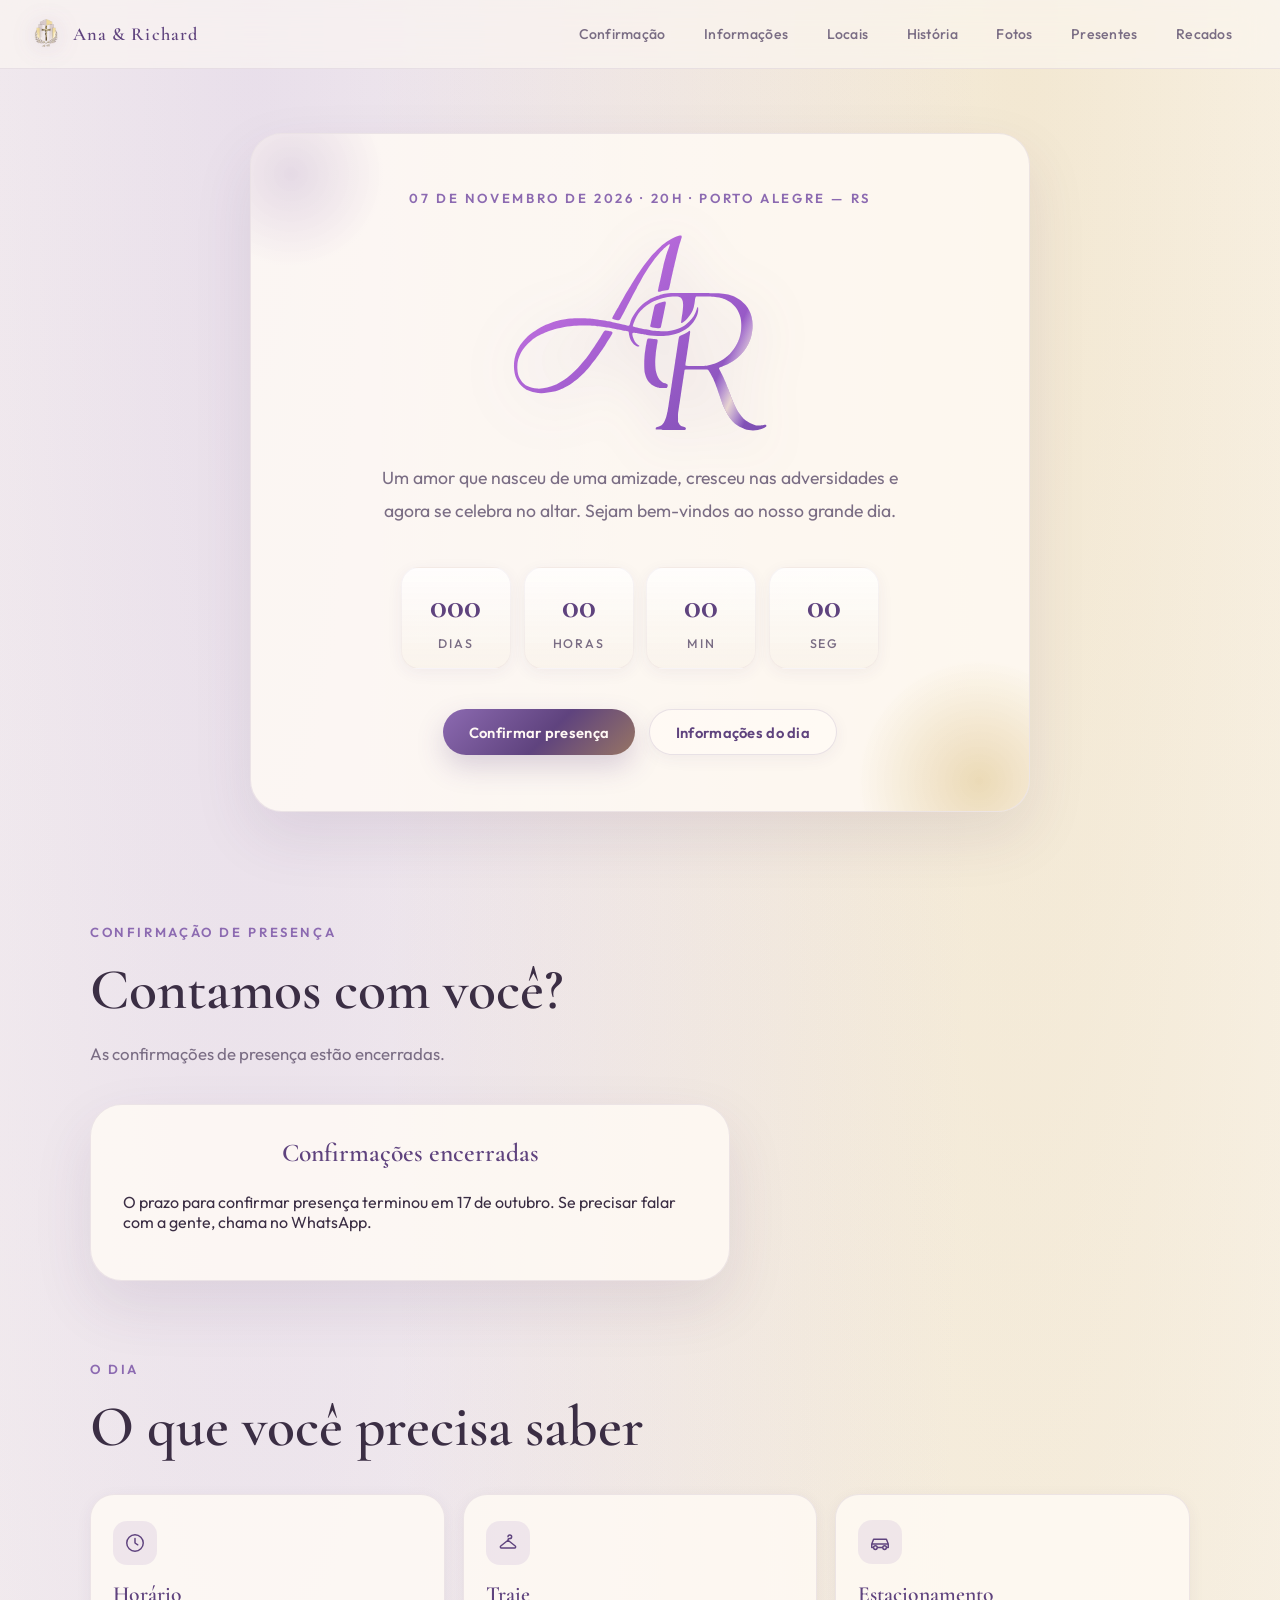
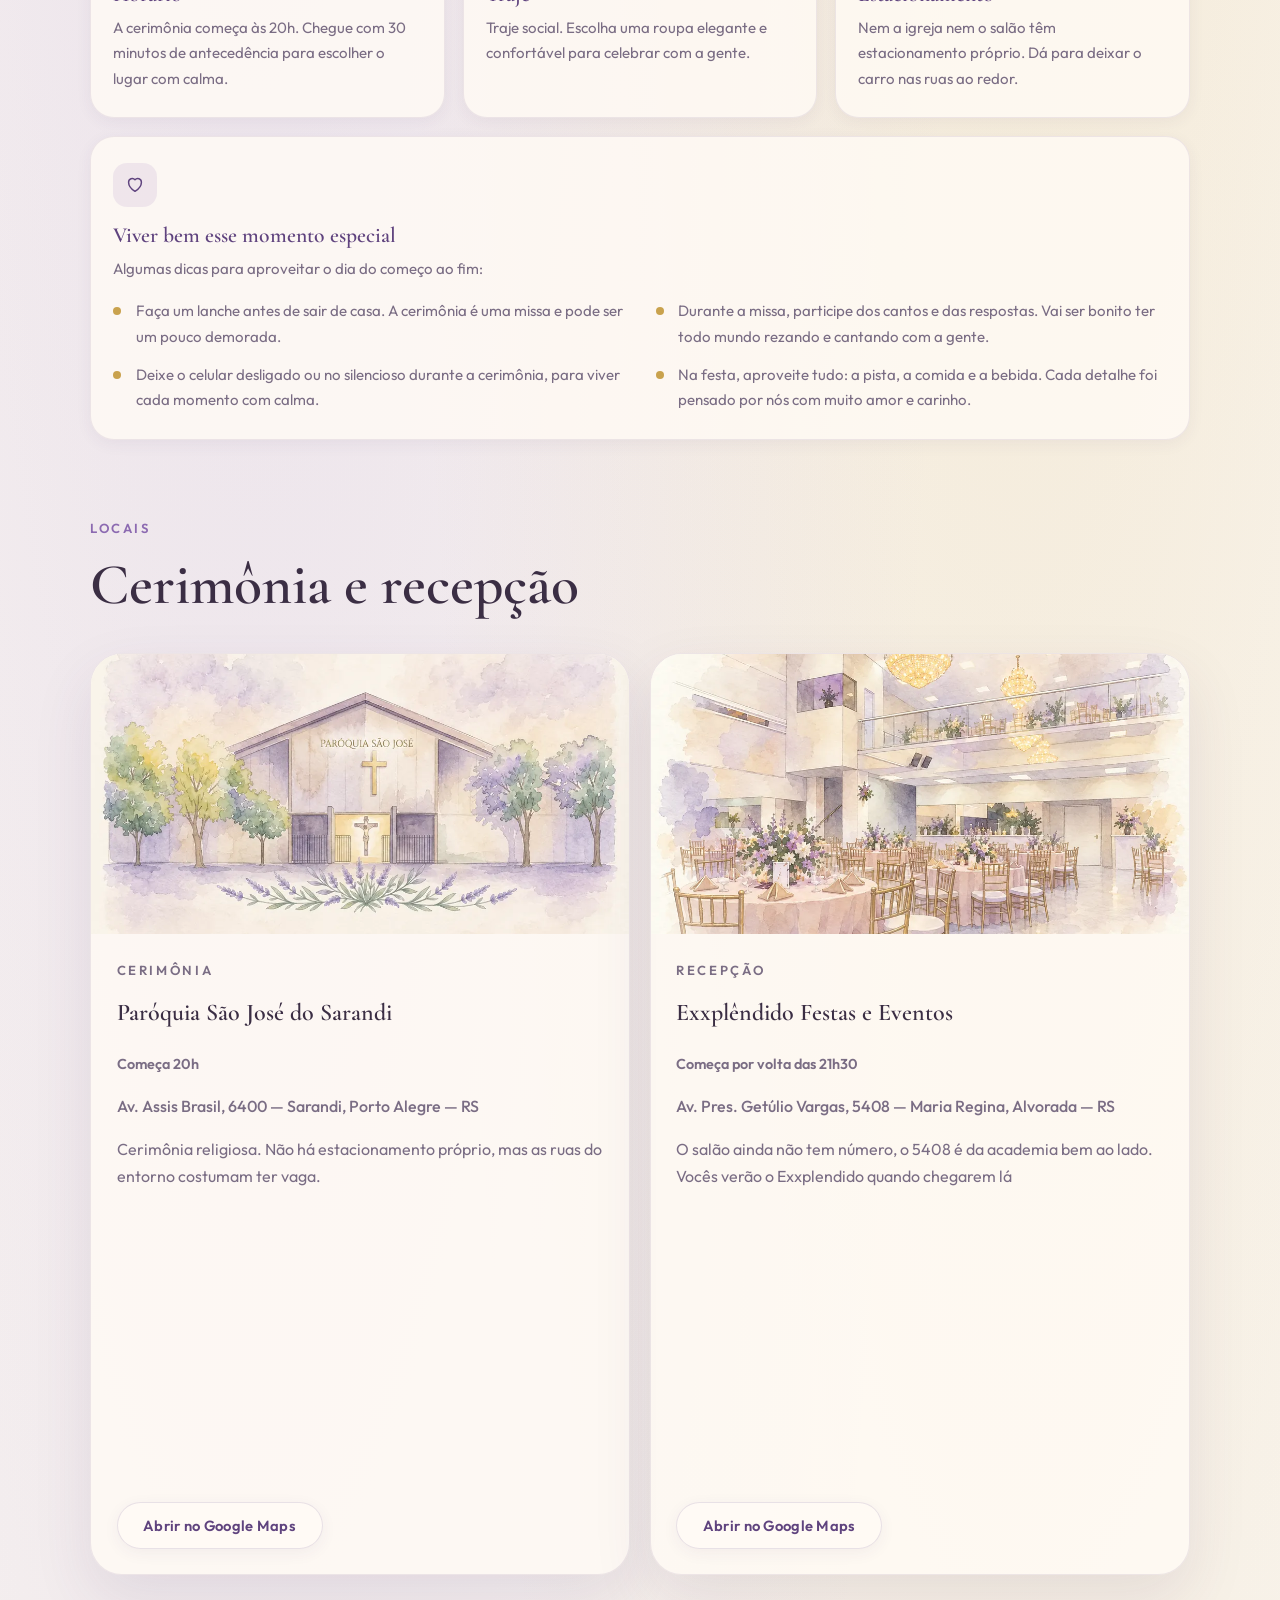
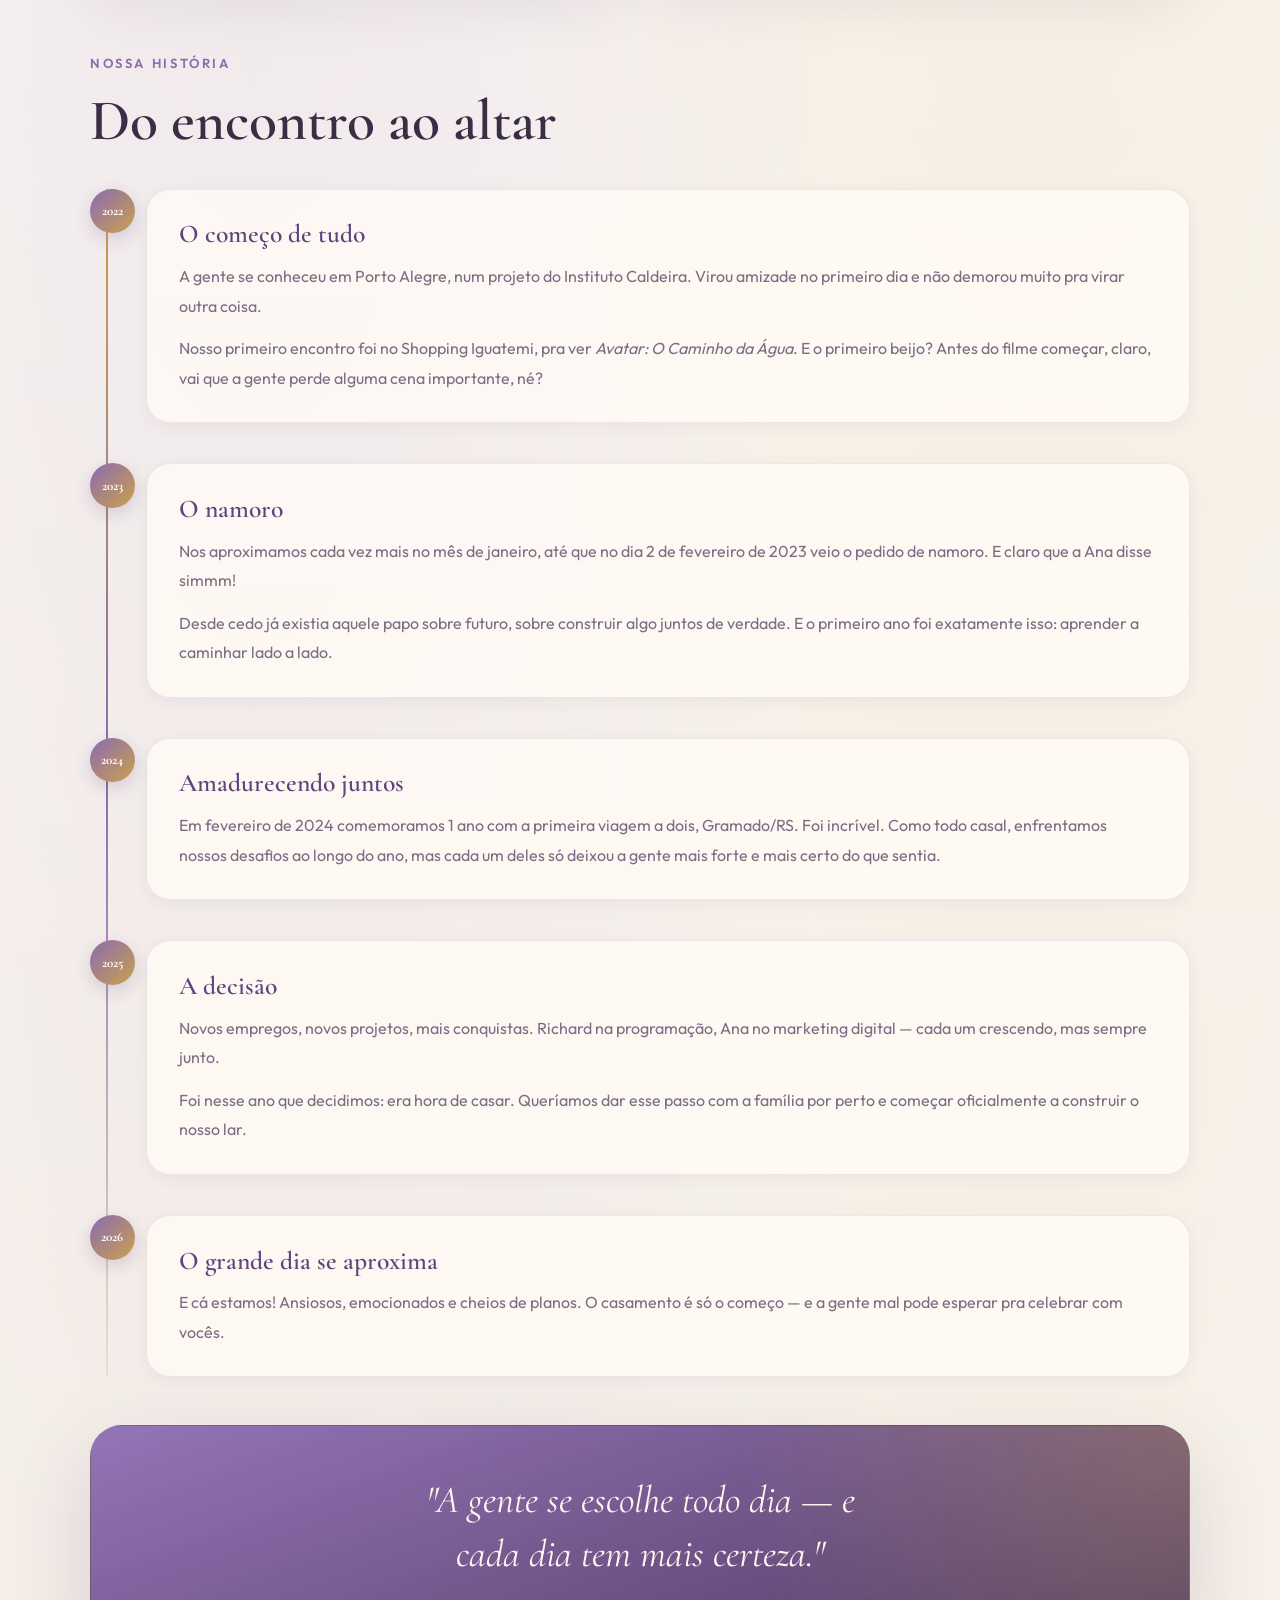
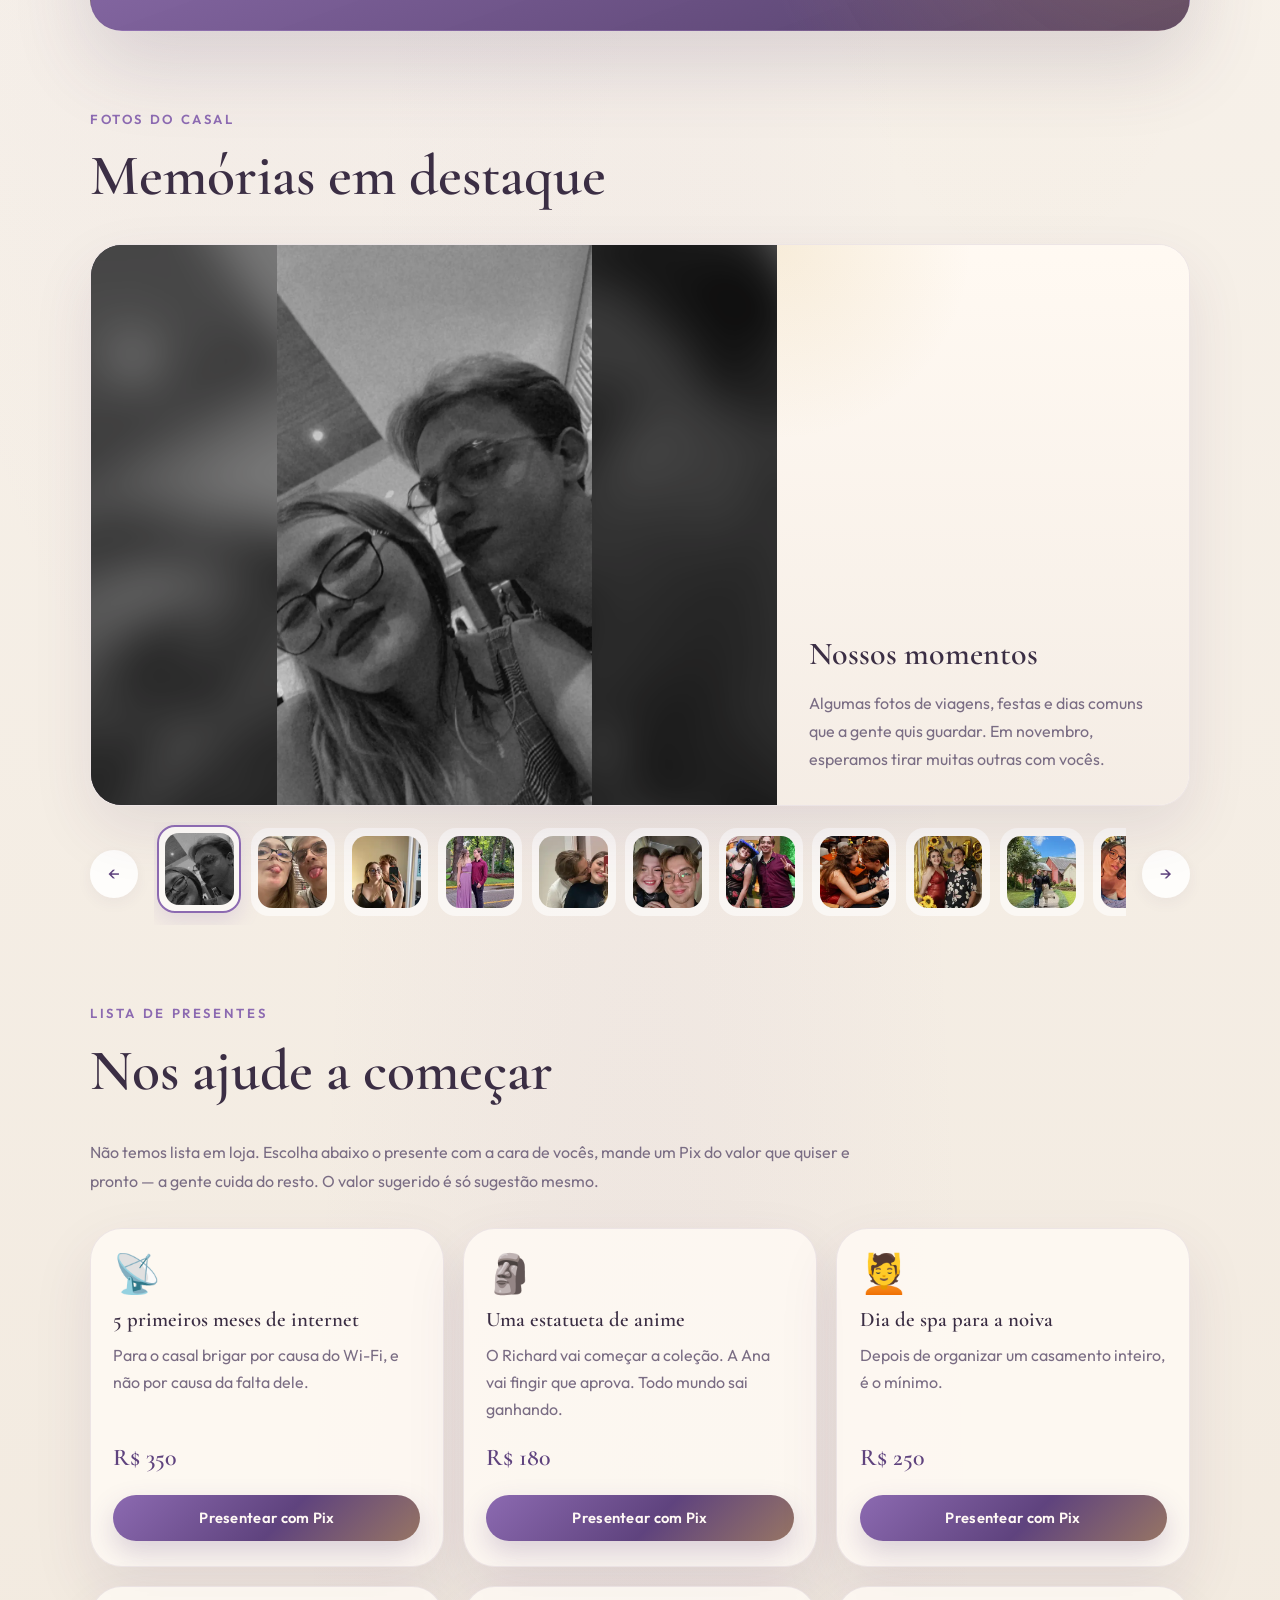
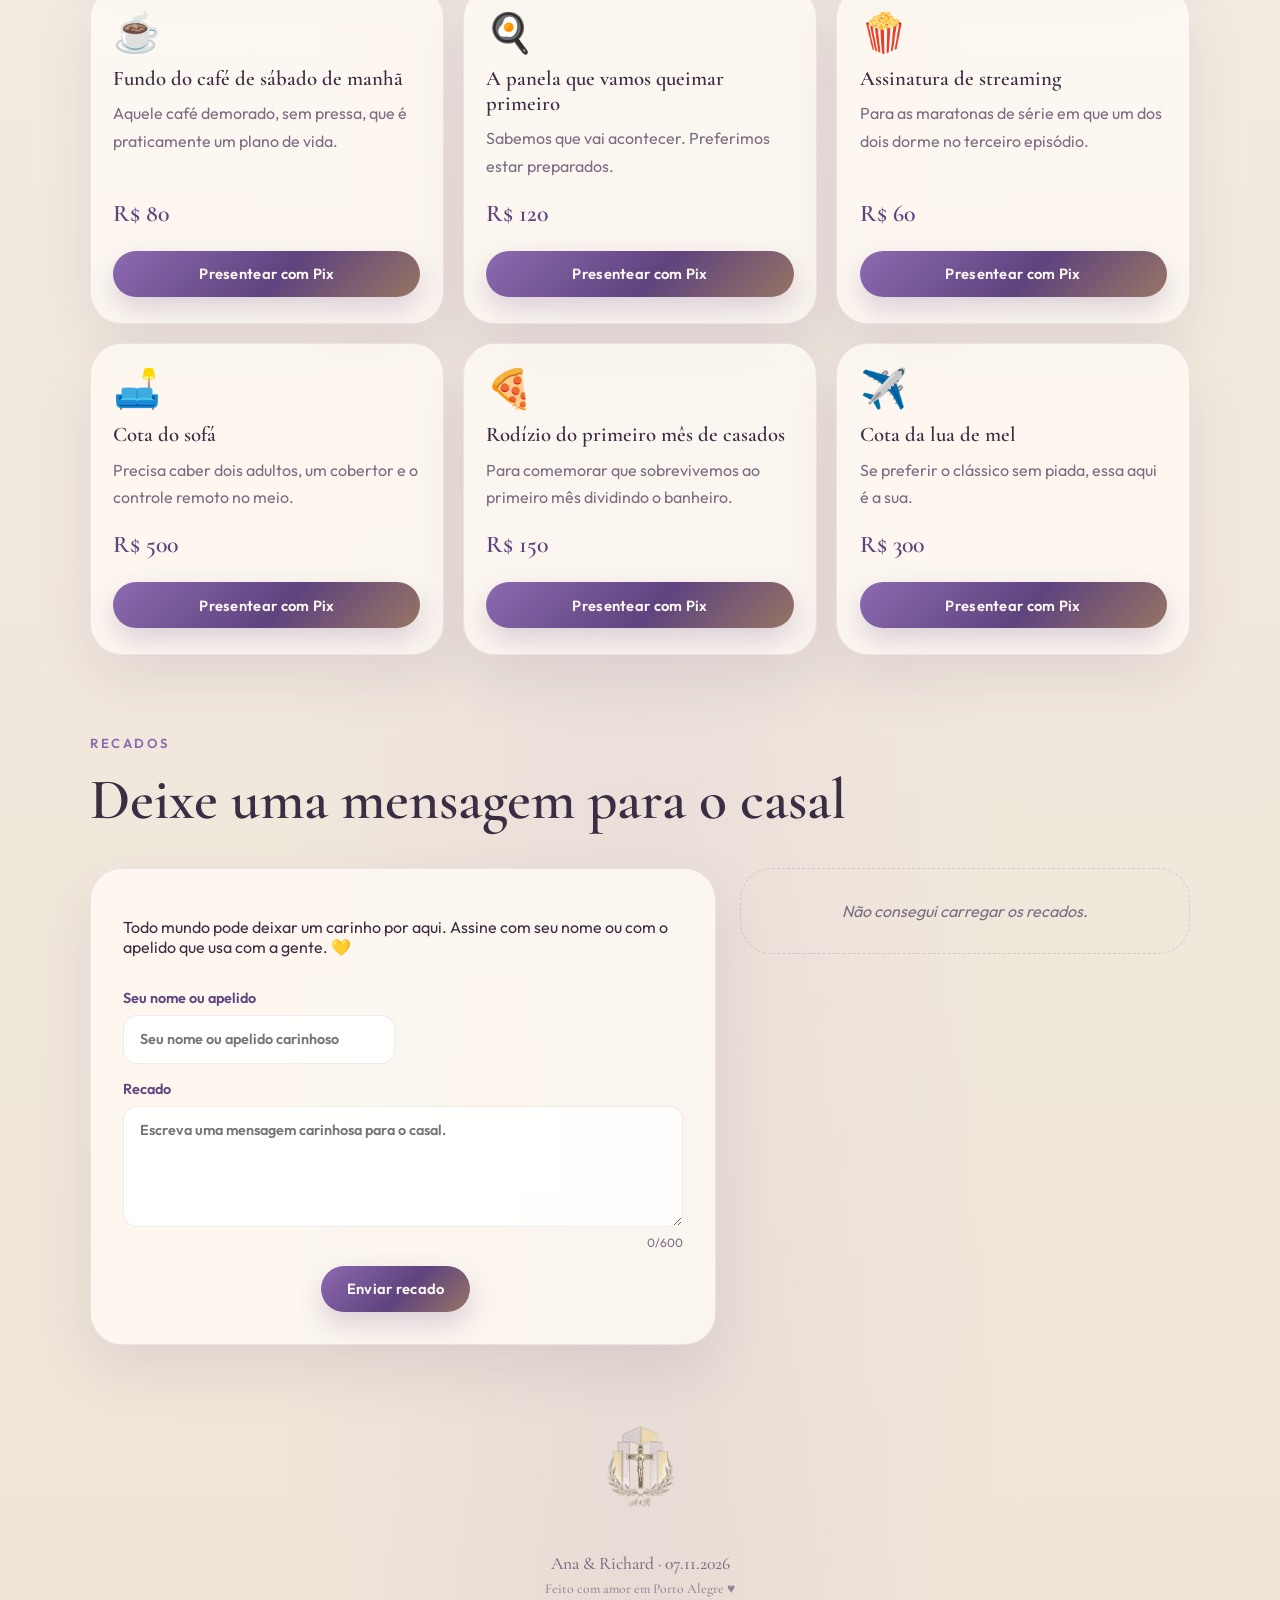
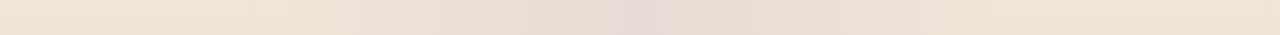
==== index.html @ f7d7b6b7 "Publica site (2026-09-29 02:08 UTC)" ====
<!DOCTYPE html>
<html lang="pt-BR">

<head>
  <meta charset="UTF-8" />
  <meta name="viewport" content="width=device-width, initial-scale=1.0, viewport-fit=cover" />
  <meta name="theme-color" content="#faf6f1" />

  <title>Ana &amp; Richard | 07 de novembro de 2026</title>
  <meta name="description"
    content="Ana e Richard vão casar em 07 de novembro de 2026, às 20h, em Porto Alegre. Confirme sua presença, veja os locais e deixe um recado." />

  <!-- Preview do link (WhatsApp, Instagram, iMessage) -->
  <meta property="og:type" content="website" />
  <meta property="og:locale" content="pt_BR" />
  <meta property="og:site_name" content="Ana &amp; Richard" />
  <meta property="og:title" content="Ana &amp; Richard vão casar!" />
  <meta property="og:description"
    content="07 de novembro de 2026, às 20h, em Porto Alegre. Abra para confirmar sua presença." />
  <meta property="og:url" content="https://rixhards.github.io/casamento/" />
  <meta property="og:image" content="https://rixhards.github.io/casamento/assets/og-convite.jpg?v=3a384e11" />
  <meta property="og:image:width" content="1200" />
  <meta property="og:image:height" content="630" />
  <meta property="og:image:alt" content="Monograma AR — Ana e Richard, 07 de novembro de 2026" />
  <meta name="twitter:card" content="summary_large_image" />

  <link rel="canonical" href="https://rixhards.github.io/casamento/" />
  <link rel="icon" href="./assets/favicon-32.png?v=09eaf8c3" sizes="32x32" type="image/png" />
  <link rel="icon" href="./assets/favicon-64.png?v=bd033d4a" sizes="64x64" type="image/png" />
  <link rel="apple-touch-icon" href="./assets/apple-touch-icon.png?v=81f79ce5" />

  <link rel="preconnect" href="https://fonts.googleapis.com" />
  <link rel="preconnect" href="https://fonts.gstatic.com" crossorigin />
  <link
    href="https://fonts.googleapis.com/css2?family=Cormorant+Garamond:ital,wght@0,400;0,500;0,600;0,700;1,400&family=Outfit:wght@300;400;500;600&display=swap"
    rel="stylesheet" />

  <link rel="stylesheet" href="./styles.css?v=9831dfb0" />
  <script type="module" src="./main.js?v=76864391"></script>
</head>

<body>
  <a class="skip-link" href="#conteudo">Pular para o conteúdo</a>

  <header class="topbar">
    <a class="brand" href="#inicio" aria-label="Ana e Richard — ir para o início">
      <picture>
        <source srcset="./assets/brasao-main.webp?v=7b367770" type="image/webp" />
        <img class="brand__brasao" src="./assets/brasao-main.png?v=a44445bd" alt="" width="42" height="63" />
      </picture>
      <span class="brand__names">Ana &amp; Richard</span>
    </a>

    <button class="menu-toggle" id="menu-toggle" type="button" aria-expanded="false" aria-controls="menu">
      <span class="menu-toggle__bars" aria-hidden="true"></span>
      <span class="menu-toggle__label">Menu</span>
    </button>

    <nav class="menu" id="menu" aria-label="Navegação principal">
      <a href="#rsvp">Confirmação</a>
      <a href="#informacoes">Informações</a>
      <a href="#locais">Locais</a>
      <a href="#historia">História</a>
      <a href="#fotos">Fotos</a>
      <a href="#presentes">Presentes</a>
      <a href="#recados">Recados</a>
    </nav>
  </header>

  <main id="conteudo">

    <!-- ============ HERO ============ -->
    <section class="hero" id="inicio">
      <div class="hero__content">
        <p class="eyebrow" id="hero-date">07 de novembro de 2026 · 20h · Porto Alegre — RS</p>
        <h1 class="hero__title">
          <img class="hero__logo" src="./assets/logo-ar.svg?v=6f6c7d0e" alt="Ana &amp; Richard" width="254" height="200"
            fetchpriority="high" />
        </h1>
        <p class="hero__lead">
          Um amor que nasceu de uma amizade, cresceu nas adversidades e agora
          se celebra no altar. Sejam bem-vindos ao nosso grande dia.
        </p>

        <div class="countdown" aria-label="Contagem regressiva para o casamento">
          <div class="countdown__item"><strong id="days">000</strong><span>dias</span></div>
          <div class="countdown__item"><strong id="hours">00</strong><span>horas</span></div>
          <div class="countdown__item"><strong id="minutes">00</strong><span>min</span></div>
          <div class="countdown__item"><strong id="seconds">00</strong><span>seg</span></div>
        </div>

        <div class="hero__actions">
          <a class="button button--solid" href="#rsvp">Confirmar presença</a>
          <a class="button button--ghost" href="#informacoes">Informações do dia</a>
        </div>
      </div>
    </section>

    <!-- ============ RSVP ============ -->
    <section class="rsvp section" id="rsvp">
      <div class="section__heading">
        <p class="eyebrow">Confirmação de presença</p>
        <h2>Contamos com você?</h2>
        <p class="rsvp-deadline">Confirme até <strong>15 de outubro de 2026</strong>.</p>
      </div>

      <div class="rsvp-flow panel" id="rsvp-flow">

        <div class="rsvp-step" id="rsvp-carregando">
          <p class="rsvp-loading">Carregando seu convite…</p>
        </div>

        <div class="rsvp-step rsvp-step--hidden" id="rsvp-busca">
          <h3 class="rsvp-confirm__title">Encontre seu convite</h3>
          <p>Comece a digitar seu nome e selecione na lista. Depois, você pode responder por toda a família.</p>
          <form id="rsvp-search-form" class="form-grid">
            <div class="form-grid__full rsvp-autocomplete">
              <label for="rsvp-name">Seu nome</label>
              <input id="rsvp-name" name="nome" type="text" autocomplete="off" maxlength="160" required
                placeholder="Comece pelo seu nome ou sobrenome" role="combobox" aria-autocomplete="list"
                aria-expanded="false" aria-controls="rsvp-suggestions" aria-describedby="rsvp-search-status" />
              <ul id="rsvp-suggestions" class="rsvp-suggestions" role="listbox" aria-label="Nomes encontrados" hidden>
              </ul>
            </div>
            <div class="form-grid__full">
              <button class="button button--solid" type="submit">Buscar nomes</button>
              <p id="rsvp-search-status" class="status-message" aria-live="polite"></p>
            </div>
          </form>
          <p class="rsvp-hint">Não encontrou? Tente seu sobrenome ou o nome de um familiar, ou fale com a gente pelo
            WhatsApp.</p>
        </div>

        <div class="rsvp-step rsvp-step--hidden" id="rsvp-encerrado">
          <h3 class="rsvp-confirm__title">Confirmações encerradas</h3>
          <p>O prazo para confirmar presença terminou em 17 de outubro. Se precisar falar com a gente, chama no
            WhatsApp.</p>
        </div>

        <div class="rsvp-step rsvp-step--hidden" id="rsvp-erro">
          <h3 class="rsvp-confirm__title">Não deu certo</h3>
          <p class="status-message is-error" id="rsvp-erro-msg" aria-live="polite"></p>
          <p class="rsvp-hint">Se continuar assim, chama a gente no WhatsApp.</p>
          <button class="button button--ghost" id="rsvp-retry" type="button">Buscar pelo nome</button>
        </div>

        <div class="rsvp-step rsvp-step--hidden" id="rsvp-confirm">
          <h3 class="rsvp-confirm__title" id="rsvp-family-title" tabindex="-1"></h3>
          <p class="rsvp-summary" id="rsvp-summary" aria-live="polite"></p>
          <div class="rsvp-member-list" id="rsvp-member-list"></div>
          <p class="status-message" id="rsvp-saved-msg" aria-live="polite"></p>
          <p class="rsvp-hint">
            Responda por cada pessoa acima. Caso mude de ideia, basta voltar ao site, buscar seu nome e trocar a
            resposta.
          </p>
          <button class="button button--ghost" id="rsvp-change" type="button">Buscar outro convite</button>
        </div>

      </div>
    </section>

    <!-- ============ INFORMAÇÕES ============ -->
    <section class="info section" id="informacoes">
      <div class="section__heading">
        <p class="eyebrow">O dia</p>
        <h2>O que você precisa saber</h2>
      </div>
      <div class="info-grid" id="info-grid"></div>
    </section>

    <!-- ============ LOCAIS ============ -->
    <section class="venues section" id="locais">
      <div class="section__heading">
        <p class="eyebrow">Locais</p>
        <h2>Cerimônia e recepção</h2>
      </div>
      <div class="venue-grid" id="venue-grid"></div>
    </section>

    <!-- ============ HISTÓRIA ============ -->
    <section class="story section" id="historia">
      <div class="section__heading">
        <p class="eyebrow">Nossa história</p>
        <h2>Do encontro ao altar</h2>
      </div>

      <div class="story__timeline">
        <article class="story__chapter">
          <div class="story__year">2022</div>
          <div class="story__body">
            <h3>O começo de tudo</h3>
            <p>
              A gente se conheceu em Porto Alegre, num projeto do Instituto
              Caldeira. Virou amizade no primeiro dia e não demorou muito pra
              virar outra coisa.
            </p>
            <p>
              Nosso primeiro encontro foi no Shopping Iguatemi, pra ver
              <em>Avatar: O Caminho da Água</em>. E o primeiro beijo? Antes do
              filme começar, claro, vai que a gente perde alguma cena importante, né?
            </p>
          </div>
        </article>

        <article class="story__chapter">
          <div class="story__year">2023</div>
          <div class="story__body">
            <h3>O namoro</h3>
            <p>
              Nos aproximamos cada vez mais no mês de janeiro, até que no dia 2 de fevereiro de 2023 veio o pedido de
              namoro. E claro que a Ana disse simmm!
            </p>
            <p>
              Desde cedo já existia aquele papo sobre futuro, sobre construir algo juntos de verdade. E o primeiro ano
              foi exatamente isso: aprender a caminhar lado a lado.
            </p>
          </div>
        </article>

        <article class="story__chapter">
          <div class="story__year">2024</div>
          <div class="story__body">
            <h3>Amadurecendo juntos</h3>
            <p>
              Em fevereiro de 2024 comemoramos 1 ano com a primeira viagem a dois, Gramado/RS. Foi incrível. Como todo
              casal, enfrentamos nossos desafios ao longo do ano, mas cada um deles só deixou a gente mais forte e mais
              certo do que sentia.
            </p>
          </div>
        </article>

        <article class="story__chapter">
          <div class="story__year">2025</div>
          <div class="story__body">
            <h3>A decisão</h3>
            <p>
              Novos empregos, novos projetos, mais conquistas. Richard na
              programação, Ana no marketing digital — cada um crescendo, mas
              sempre junto.
            </p>
            <p>
              Foi nesse ano que decidimos: era hora de casar. Queríamos dar
              esse passo com a família por perto e começar oficialmente a
              construir o nosso lar.
            </p>
          </div>
        </article>

        <article class="story__chapter">
          <div class="story__year">2026</div>
          <div class="story__body">
            <h3>O grande dia se aproxima</h3>
            <p>
              E cá estamos! Ansiosos, emocionados e cheios de planos. O
              casamento é só o começo — e a gente mal pode esperar pra
              celebrar com vocês.
            </p>
          </div>
        </article>
      </div>

      <div class="story__highlight">
        <p class="story__quote">
          "A gente se escolhe todo dia — e cada dia tem mais certeza."
        </p>
      </div>
    </section>

    <!-- ============ FOTOS ============ -->
    <section class="gallery section" id="fotos">
      <div class="section__heading">
        <p class="eyebrow">Fotos do casal</p>
        <h2>Memórias em destaque</h2>
      </div>

      <div class="carousel" id="carousel" tabindex="0" role="group" aria-roledescription="carrossel"
        aria-label="Fotos do casal — use as setas do teclado para navegar">
        <div class="carousel__stage">
          <div class="carousel__frame" id="carousel-frame">
            <img id="carousel-image" src="./assets/fotos/foto-0003.webp?v=d44427f1" alt="" decoding="async" />
          </div>
          <div class="carousel__caption">
            <h3 id="carousel-title">Richard &amp; Ana</h3>
            <p id="carousel-description"></p>
          </div>
        </div>

        <div class="carousel__controls">
          <button class="carousel__arrow" id="prev-slide" type="button" aria-label="Foto anterior">←</button>
          <div class="carousel__thumbs" id="carousel-thumbs"></div>
          <button class="carousel__arrow" id="next-slide" type="button" aria-label="Próxima foto">→</button>
        </div>
      </div>
    </section>

    <!-- ============ PRESENTES ============ -->
    <section class="gifts section" id="presentes">
      <div class="section__heading">
        <p class="eyebrow">Lista de presentes</p>
        <h2>Nos ajude a começar</h2>
      </div>

      <div class="section__intro">
        <p>
          Não temos lista em loja. Escolha abaixo o presente com a cara de
          vocês, mande um Pix do valor que quiser e pronto — a gente cuida do
          resto. O valor sugerido é só sugestão mesmo.
        </p>
      </div>

      <div class="gift-grid" id="gift-grid"></div>
    </section>

    <!-- ============ RECADOS ============ -->
    <section class="messages section" id="recados">
      <div class="section__heading">
        <p class="eyebrow">Recados</p>
        <h2>Deixe uma mensagem para o casal</h2>
      </div>

      <div class="messages__layout">
        <div>
          <form class="panel form-grid" id="message-form">
            <p class="form-grid__full">Todo mundo pode deixar um carinho por aqui. Assine com seu nome ou com o apelido
              que usa com a gente. 💛</p>
            <label>
              Seu nome ou apelido
              <input id="message-name" name="messageName" type="text" autocomplete="name"
                placeholder="Seu nome ou apelido carinhoso" maxlength="60" required />
            </label>

            <label class="form-grid__full">
              Recado
              <textarea id="message-text" name="messageText" rows="5"
                placeholder="Escreva uma mensagem carinhosa para o casal." maxlength="600" required></textarea>
              <span class="form-counter" id="message-counter" aria-hidden="true"></span>
            </label>

            <div class="form-grid__full form-actions">
              <button class="button button--solid" type="submit">Enviar recado</button>
              <p class="status-message" id="message-status" aria-live="polite"></p>
            </div>
          </form>
        </div>

        <div class="message-wall" id="message-wall"></div>
      </div>
    </section>

    <footer class="site-footer">
      <picture>
        <source srcset="./assets/brasao-main.webp?v=7b367770" type="image/webp" />
        <img class="footer__brasao" src="./assets/brasao-main.png?v=a44445bd" alt="" width="64" height="96" loading="lazy" />
      </picture>
      <p>Ana &amp; Richard · 07.11.2026</p>
      <p class="footer__tagline">Feito com amor em Porto Alegre ♥</p>
    </footer>
  </main>

  <!-- ============ MODAL DO PIX ============ -->
  <dialog class="pix-modal" id="pix-modal" aria-labelledby="pix-modal-title">
    <div class="pix-modal__box">
      <button class="pix-modal__close" id="pix-modal-close" type="button" aria-label="Fechar">✕</button>

      <h3 id="pix-modal-title"></h3>
      <p class="pix-modal__description" id="pix-modal-description"></p>
      <p class="pix-modal__value" id="pix-modal-value"></p>

      <img class="pix-modal__qr" id="pix-qr" src="" alt="QR Code do Pix para presentear o casal" width="240"
        height="240" />

      <p class="pix-modal__label">Ou copie a chave Pix:</p>
      <code class="pix-modal__key" id="pix-key"></code>

      <button class="button button--solid" id="pix-copy" type="button">Copiar chave Pix</button>
      <p class="status-message" id="pix-copy-status" aria-live="polite"></p>
    </div>
  </dialog>
</body>

</html>
---- styles.css ----
/* ========================================
   Ana & Richard — Wedding Site
   ======================================== */

[hidden] { display: none !important; }
.admin-page { max-width: 1200px; margin: auto; padding: 40px 20px; }
.admin-page h1 { margin: 20px 0; }
.admin-actions { display: flex; gap: 12px; flex-wrap: wrap; margin: 24px 0; }
.admin-summary { display: grid; grid-template-columns: repeat(auto-fit, minmax(200px, 1fr)); gap: 16px; margin: 24px 0; }
.admin-summary strong { font-size: 1.8rem; }
.admin-table-scroll { overflow-x: auto; }
.admin-table { width: 100%; border-collapse: collapse; text-align: left; }
.admin-table th, .admin-table td { padding: 12px; border-bottom: 1px solid #d8ccd8; }
.admin-page select { font: inherit; padding: 12px; border-radius: 8px; width: 100%; }
.rsvp-toggle:disabled { opacity: .6; cursor: wait; }
.admin-summary .admin-card--vai { background: #e6f4eb; }
.admin-summary .admin-card--vai strong { color: #1f6b43; }
.admin-summary .admin-card--nao-vai { background: #fbe8ec; }
.admin-summary .admin-card--nao-vai strong { color: #8f2c40; }
.admin-summary .admin-card--sem-resposta strong { color: #5d5268; }
.admin-row--vai { background: rgba(63, 157, 107, 0.08); }
.admin-row--nao-vai { background: rgba(194, 86, 107, 0.08); }
.admin-badge { display: inline-block; padding: 4px 12px; border-radius: 999px; font-size: .88rem; font-weight: 600; white-space: nowrap; }
.admin-badge--vai { background: #dcf1e4; color: #1f6b43; }
.admin-badge--nao-vai { background: #f8dde2; color: #8f2c40; }
.admin-badge--sem-resposta { background: #ece7f0; color: #5d5268; }
.rsvp-deadline { margin: 1rem 0 0; color: var(--muted); font-size: 1.05rem; }
.hero__title { line-height: 1; }
.hero__logo {
  display: block;
  height: clamp(140px, 24vw, 210px);
  width: auto;
  margin: 1.4rem auto 0.6rem;
  animation: float 5s ease-in-out infinite;
  filter: drop-shadow(0 10px 28px rgba(95, 67, 126, 0.18));
}
@media (prefers-reduced-motion: reduce) { .hero__logo { animation: none; } }
.rsvp-deadline strong { color: var(--accent-dark); }

:root {
  --bg: #faf6f1;
  --bg-soft: #fffaf4;
  --surface: rgba(255, 250, 245, 0.82);
  --surface-strong: rgba(74, 53, 97, 0.95);
  --text: #3b2e44;
  --muted: #7a6d84;
  --accent: #8c6ab1;
  --accent-dark: #5f437e;
  --accent-light: rgba(140, 106, 177, 0.12);
  --gold: #c9a24d;
  --gold-soft: rgba(201, 162, 77, 0.18);
  --border: rgba(112, 88, 143, 0.12);
  --shadow-sm: 0 4px 16px rgba(74, 53, 97, 0.06);
  --shadow: 0 24px 60px rgba(74, 53, 97, 0.1);
  --shadow-lg: 0 32px 80px rgba(74, 53, 97, 0.16);
  --radius-xl: 32px;
  --radius-lg: 24px;
  --radius-md: 18px;
  --content-width: 1100px;
  --font-display: "Cormorant Garamond", "Iowan Old Style", "Palatino Linotype", serif;
  --font-body: "Outfit", "Avenir Next", "Segoe UI", sans-serif;
}

/* --- Reset & base ---------------------- */

* {
  box-sizing: border-box;
}

html {
  scroll-behavior: smooth;
}

body {
  margin: 0;
  min-height: 100vh;
  font-family: var(--font-body);
  font-weight: 400;
  color: var(--text);
  background:
    radial-gradient(ellipse at 20% 0%, rgba(160, 130, 204, 0.22), transparent 50%),
    radial-gradient(ellipse at 80% 0%, rgba(201, 162, 77, 0.2), transparent 45%),
    radial-gradient(ellipse at 50% 100%, rgba(139, 106, 177, 0.08), transparent 40%),
    linear-gradient(180deg, #fdf9f3 0%, var(--bg) 40%, #efe5d8 100%);
}

body::before {
  content: "";
  position: fixed;
  inset: 0;
  pointer-events: none;
  background-image:
    linear-gradient(rgba(255, 255, 255, 0.1) 1px, transparent 1px),
    linear-gradient(90deg, rgba(255, 255, 255, 0.06) 1px, transparent 1px);
  background-size: 40px 40px;
  mask-image: radial-gradient(circle at center, black 30%, transparent 80%);
  opacity: 0.18;
}

img {
  display: block;
  max-width: 100%;
}

a {
  color: inherit;
  text-decoration: none;
}

button,
input,
select,
textarea {
  font: inherit;
}

button {
  cursor: pointer;
}

/* --- Animations / entrance ------------- */

@keyframes fadeInUp {
  from {
    opacity: 0;
    transform: translateY(28px);
  }
  to {
    opacity: 1;
    transform: translateY(0);
  }
}

@keyframes fadeIn {
  from { opacity: 0; }
  to { opacity: 1; }
}

@keyframes float {
  0%, 100% { transform: translateY(0); }
  50% { transform: translateY(-8px); }
}

@keyframes shimmer {
  0% { background-position: -200% center; }
  100% { background-position: 200% center; }
}

.section,
.hero {
  animation: fadeInUp 0.8s ease both;
}

/* --- Topbar / Navigation --------------- */

.topbar {
  position: sticky;
  top: 0;
  z-index: 20;
  display: flex;
  align-items: center;
  justify-content: space-between;
  gap: 1.5rem;
  width: 100%;
  padding: 0.8rem 2rem;
  backdrop-filter: blur(20px) saturate(1.4);
  background: rgba(250, 246, 241, 0.7);
  border-bottom: 1px solid var(--border);
}

.brand {
  display: inline-flex;
  align-items: center;
  gap: 0.8rem;
}

.brand__brasao {
  height: 42px;
  width: auto;
  object-fit: contain;
  filter: drop-shadow(0 4px 12px rgba(95, 67, 126, 0.2));
  transition: transform 0.3s ease;
}

.brand:hover .brand__brasao {
  transform: scale(1.08) rotate(-2deg);
}

.brand__names {
  font-family: var(--font-display);
  font-weight: 600;
  font-size: 1.15rem;
  letter-spacing: 0.06em;
  color: var(--accent-dark);
}

.menu {
  display: flex;
  flex-wrap: wrap;
  justify-content: flex-end;
  gap: 0.4rem;
}

.menu a {
  padding: 0.6rem 1rem;
  border-radius: 999px;
  color: var(--muted);
  font-size: 0.88rem;
  font-weight: 500;
  letter-spacing: 0.02em;
  transition: background-color 200ms ease, color 200ms ease, transform 200ms ease;
}

.menu a:hover,
.menu a:focus-visible {
  background: rgba(255, 250, 245, 0.9);
  color: var(--accent-dark);
  transform: translateY(-1px);
}

/* --- Shared layout --------------------- */

main {
  padding: 0 1.5rem 0;
}

.section,
.hero {
  max-width: var(--content-width);
  margin: 0 auto;
}

/* --- Hero ------------------------------ */

.hero {
  display: flex;
  flex-direction: column;
  align-items: center;
  text-align: center;
  padding: 4rem 0 2rem;
}

.hero__content {
  position: relative;
  overflow: hidden;
  padding: 3.5rem 3rem;
  border-radius: var(--radius-xl);
  background: var(--surface);
  border: 1px solid var(--border);
  box-shadow: var(--shadow);
  backdrop-filter: blur(14px);
  max-width: 780px;
  width: 100%;
}

.hero__content::after {
  content: "";
  position: absolute;
  inset: auto -80px -100px auto;
  width: 260px;
  height: 260px;
  border-radius: 50%;
  background: radial-gradient(circle, rgba(201, 162, 77, 0.35), transparent 66%);
  pointer-events: none;
}

.hero__content::before {
  content: "";
  position: absolute;
  top: -60px;
  left: -60px;
  width: 200px;
  height: 200px;
  border-radius: 50%;
  background: radial-gradient(circle, rgba(140, 106, 177, 0.2), transparent 66%);
  pointer-events: none;
}

.hero__brasao {
  height: 120px;
  width: auto;
  margin: 0 auto 1.5rem;
  animation: float 5s ease-in-out infinite;
  filter: drop-shadow(0 8px 24px rgba(95, 67, 126, 0.15));
}

.eyebrow {
  margin: 0 0 0.8rem;
  color: var(--accent);
  font-size: 0.82rem;
  font-weight: 600;
  letter-spacing: 0.2em;
  text-transform: uppercase;
}

.hero h1,
.section__heading h2 {
  margin: 0;
  font-family: var(--font-display);
  font-weight: 600;
  line-height: 0.95;
}

.hero h1 {
  font-size: clamp(3.5rem, 8vw, 6.5rem);
  background: linear-gradient(135deg, var(--accent-dark) 0%, var(--gold) 100%);
  -webkit-background-clip: text;
  -webkit-text-fill-color: transparent;
  background-clip: text;
}

.hero__lead {
  max-width: 34rem;
  margin: 1.5rem auto 2.5rem;
  font-size: 1.1rem;
  line-height: 1.85;
  color: var(--muted);
}

.countdown {
  display: grid;
  grid-template-columns: repeat(4, minmax(0, 110px));
  gap: 0.8rem;
  justify-content: center;
  margin-bottom: 2.5rem;
}

.countdown__item {
  padding: 1rem 0.6rem;
  border-radius: var(--radius-md);
  background: linear-gradient(180deg, rgba(255, 255, 255, 0.78), rgba(249, 242, 234, 0.85));
  text-align: center;
  border: 1px solid rgba(112, 88, 143, 0.06);
  box-shadow: var(--shadow-sm);
  transition: transform 0.3s ease;
}

.countdown__item:hover {
  transform: translateY(-3px);
}

.countdown__item strong {
  display: block;
  margin-bottom: 0.3rem;
  font-family: var(--font-display);
  font-size: 2.2rem;
  font-weight: 700;
  color: var(--accent-dark);
}

.countdown__item span {
  color: var(--muted);
  font-size: 0.78rem;
  text-transform: uppercase;
  letter-spacing: 0.14em;
  font-weight: 500;
}

/* --- Buttons --------------------------- */

.hero__actions,
.form-actions {
  display: flex;
  flex-wrap: wrap;
  gap: 0.9rem;
  align-items: center;
  justify-content: center;
}

.button {
  display: inline-flex;
  align-items: center;
  justify-content: center;
  min-height: 3rem;
  padding: 0.8rem 1.6rem;
  border: none;
  border-radius: 999px;
  font-weight: 600;
  font-size: 0.92rem;
  letter-spacing: 0.02em;
  transition: transform 220ms ease, box-shadow 220ms ease, background-color 220ms ease;
}

.button:hover,
.button:focus-visible {
  transform: translateY(-2px);
}

.button--solid {
  background: linear-gradient(135deg, var(--accent) 0%, var(--accent-dark) 55%, var(--gold) 140%);
  color: #fff9f5;
  box-shadow: 0 12px 28px rgba(95, 67, 126, 0.22);
}

.button--solid:hover {
  box-shadow: 0 16px 36px rgba(95, 67, 126, 0.3);
}

.button--ghost {
  background: rgba(255, 250, 245, 0.8);
  color: var(--accent-dark);
  border: 1px solid rgba(112, 88, 143, 0.16);
  box-shadow: var(--shadow-sm);
}

.button--ghost:hover {
  background: rgba(255, 250, 245, 1);
}

.button:disabled {
  cursor: not-allowed;
  opacity: 0.5;
  transform: none;
  box-shadow: none;
}

/* --- Section shared -------------------- */

.section {
  padding: 5rem 0 0;
}

.section__heading {
  display: flex;
  flex-direction: column;
  gap: 0.6rem;
  margin-bottom: 2.5rem;
}

.section__heading h2 {
  font-size: clamp(2.4rem, 4.5vw, 4rem);
}

.section__intro {
  max-width: 48rem;
  margin-bottom: 2rem;
  color: var(--muted);
  line-height: 1.8;
}

/* --- Story / Timeline ------------------ */

.story__timeline {
  position: relative;
  padding-left: 3.5rem;
  margin-bottom: 3rem;
}

.story__timeline::before {
  content: "";
  position: absolute;
  left: 1rem;
  top: 0;
  bottom: 0;
  width: 2px;
  background: linear-gradient(180deg, var(--gold), var(--accent), var(--gold-soft));
  border-radius: 999px;
}

.story__chapter {
  position: relative;
  margin-bottom: 2.5rem;
  animation: fadeInUp 0.6s ease both;
}

.story__chapter:last-child {
  margin-bottom: 0;
}

.story__year {
  position: absolute;
  left: -3.5rem;
  top: 0;
  width: 2.8rem;
  height: 2.8rem;
  display: grid;
  place-items: center;
  background: linear-gradient(135deg, var(--accent), var(--gold));
  color: #fff;
  font-family: var(--font-display);
  font-size: 0.82rem;
  font-weight: 700;
  border-radius: 50%;
  box-shadow: 0 6px 18px rgba(95, 67, 126, 0.2);
  z-index: 1;
}

.story__body {
  padding: 1.8rem 2rem;
  border-radius: var(--radius-lg);
  background: var(--surface);
  border: 1px solid var(--border);
  box-shadow: var(--shadow-sm);
  backdrop-filter: blur(12px);
  transition: transform 0.3s ease, box-shadow 0.3s ease;
}

.story__body:hover {
  transform: translateY(-3px);
  box-shadow: var(--shadow);
}

.story__body h3 {
  margin: 0 0 0.8rem;
  font-family: var(--font-display);
  font-size: 1.6rem;
  font-weight: 600;
  color: var(--accent-dark);
}

.story__body p {
  margin: 0 0 0.8rem;
  line-height: 1.85;
  color: var(--muted);
}

.story__body p:last-child {
  margin-bottom: 0;
}

.story__highlight {
  display: grid;
  place-items: center;
  padding: 3rem 2.5rem;
  border-radius: var(--radius-xl);
  background:
    radial-gradient(circle at top right, rgba(201, 162, 77, 0.3), transparent 40%),
    linear-gradient(160deg, rgba(140, 106, 177, 0.92), rgba(74, 53, 97, 0.96));
  border: 1px solid var(--border);
  box-shadow: var(--shadow-lg);
}

.story__quote {
  max-width: 28rem;
  margin: 0;
  color: #fff6f0;
  font-family: var(--font-display);
  font-size: clamp(1.5rem, 3vw, 2.4rem);
  font-style: italic;
  line-height: 1.4;
  text-align: center;
}

/* --- Shared glass cards ---------------- */

.hero__content,
.panel,
.carousel__stage,
.gift-card,
.venue-card,
.message-card {
  background: var(--surface);
  border: 1px solid var(--border);
  box-shadow: var(--shadow);
  backdrop-filter: blur(14px);
}

/* --- Gallery / Carousel ---------------- */

.carousel {
  display: grid;
  gap: 1rem;
}

.carousel__stage {
  display: grid;
  grid-template-columns: minmax(0, 1.25fr) minmax(280px, 0.75fr);
  overflow: hidden;
  border-radius: var(--radius-xl);
}

.carousel__stage img {
  width: 100%;
  height: 100%;
  min-height: 460px;
  object-fit: cover;
  transition: transform 0.6s ease;
}

.carousel__stage:hover img {
  transform: scale(1.03);
}

.carousel__caption {
  display: flex;
  flex-direction: column;
  justify-content: flex-end;
  gap: 1rem;
  padding: 2rem;
  background:
    radial-gradient(circle at top left, rgba(201, 162, 77, 0.15), transparent 28%),
    linear-gradient(180deg, rgba(255, 249, 242, 0.96), rgba(244, 236, 228, 0.96));
}

.carousel__caption h3 {
  margin: 0;
  font-family: var(--font-display);
  font-size: 2rem;
  font-weight: 600;
}

.carousel__caption p {
  margin: 0;
  color: var(--muted);
  line-height: 1.75;
}

.carousel__controls {
  display: grid;
  grid-template-columns: auto 1fr auto;
  gap: 1rem;
  align-items: center;
}

.carousel__arrow {
  width: 3rem;
  height: 3rem;
  border: none;
  border-radius: 999px;
  background: rgba(255, 255, 255, 0.85);
  color: var(--accent-dark);
  box-shadow: var(--shadow-sm);
  font-size: 1.1rem;
  transition: transform 0.2s ease, box-shadow 0.2s ease;
}

.carousel__arrow:hover {
  transform: scale(1.1);
  box-shadow: var(--shadow);
}

.carousel__thumbs {
  display: grid;
  grid-template-columns: repeat(4, minmax(0, 1fr));
  gap: 0.9rem;
}

.carousel__thumb {
  padding: 0.35rem;
  border: 2px solid transparent;
  border-radius: 18px;
  background: rgba(255, 255, 255, 0.6);
  transition: transform 200ms ease, border-color 200ms ease, box-shadow 200ms ease;
  cursor: pointer;
}

.carousel__thumb img {
  width: 100%;
  height: 80px;
  border-radius: 14px;
  object-fit: cover;
}

.carousel__thumb.is-active {
  border-color: var(--accent);
  transform: translateY(-3px);
  box-shadow: 0 8px 20px rgba(140, 106, 177, 0.18);
}

.carousel__thumb:hover:not(.is-active) {
  border-color: rgba(140, 106, 177, 0.3);
  transform: translateY(-2px);
}

/* --- Forms ----------------------------- */

.inline-form,
.form-grid {
  display: grid;
  gap: 1rem;
}

.inline-form {
  max-width: 26rem;
}

.form-grid {
  grid-template-columns: repeat(2, minmax(0, 1fr));
}

.form-grid__full {
  grid-column: 1 / -1;
}

.panel {
  padding: 2rem;
  border-radius: var(--radius-xl);
}

label {
  display: grid;
  gap: 0.5rem;
  font-weight: 600;
  font-size: 0.9rem;
  color: var(--accent-dark);
}

input,
select,
textarea {
  width: 100%;
  padding: 0.9rem 1rem;
  border-radius: 14px;
  border: 1px solid var(--border);
  background: rgba(255, 255, 255, 0.85);
  color: var(--text);
  outline: none;
  transition: border-color 180ms ease, box-shadow 180ms ease, background-color 180ms ease;
}

input:focus,
select:focus,
textarea:focus {
  border-color: rgba(140, 106, 177, 0.7);
  box-shadow: 0 0 0 4px rgba(140, 106, 177, 0.1);
  background: #fffdfb;
}

textarea {
  resize: vertical;
}

/* --- Gift grid ------------------------- */

.gift-grid,
.venue-grid {
  display: grid;
  grid-template-columns: repeat(3, minmax(0, 1fr));
  gap: 1.2rem;
}

.gift-card,
.venue-card,
.message-card {
  overflow: hidden;
  border-radius: var(--radius-xl);
  transition: transform 0.3s ease, box-shadow 0.3s ease;
}

.gift-card:hover,
.venue-card:hover,
.message-card:hover {
  transform: translateY(-4px);
  box-shadow: var(--shadow-lg);
}

.gift-card__image {
  width: 100%;
  height: 220px;
  object-fit: cover;
  transition: transform 0.5s ease;
}

.venue-card__image {
  width: 100%;
  height: 280px;
  object-fit: cover;
  transition: transform 0.5s ease;
}

.gift-card:hover .gift-card__image,
.venue-card:hover .venue-card__image {
  transform: scale(1.05);
}

.gift-card__body,
.venue-card__body,
.message-card__body {
  padding: 1.4rem;
}

.gift-card__body h3,
.venue-card__body h3,
.message-card__body h3 {
  margin: 0 0 0.6rem;
  font-family: var(--font-display);
  font-size: 1.5rem;
  font-weight: 600;
}

.gift-card__body p,
.venue-card__body p,
.message-card__body p {
  margin: 0;
  color: var(--muted);
  line-height: 1.7;
}

.gift-card__meta {
  display: flex;
  justify-content: space-between;
  align-items: center;
  margin: 1rem 0;
  gap: 1rem;
}

.gift-card__price {
  color: var(--accent-dark);
  font-weight: 700;
  font-size: 1.1rem;
}

.gift-card__badge {
  display: inline-flex;
  align-items: center;
  min-height: 2rem;
  padding: 0.2rem 0.9rem;
  border-radius: 999px;
  font-size: 0.82rem;
  font-weight: 700;
  letter-spacing: 0.02em;
}

.gift-card__badge--available {
  background: rgba(95, 160, 71, 0.12);
  color: #4a7a3a;
}

.gift-card__badge--taken {
  background: var(--accent-light);
  color: var(--accent-dark);
}

.gift-card__actions {
  display: grid;
  gap: 0.75rem;
}

.gift-card__reservation {
  font-size: 0.88rem;
}

.status-message {
  min-height: 1.5rem;
  margin: 0;
  color: var(--accent-dark);
  font-weight: 600;
  font-size: 0.92rem;
}

.status-message.is-error {
  color: #8b425d;
}

.status-message.is-success {
  color: #5f6f47;
}

/* --- RSVP Flow ------------------------- */

.rsvp-flow {
  max-width: 640px;
}

.rsvp-step--hidden {
  display: none !important;
}

.rsvp-autocomplete {
  position: relative;
}

.rsvp-autocomplete input {
  margin-top: 0.5rem;
}

.rsvp-suggestions {
  position: absolute;
  z-index: 10;
  inset: 100% 0 auto;
  max-height: 18rem;
  overflow-y: auto;
  overscroll-behavior: contain;
  margin: 0.35rem 0 0;
  padding: 0.35rem;
  list-style: none;
  border: 1px solid var(--border);
  border-radius: var(--radius-md);
  background: var(--bg-soft);
  box-shadow: var(--shadow-sm);
}

.rsvp-suggestion {
  display: grid;
  gap: 0.15rem;
  padding: 0.8rem 1rem;
  border-radius: var(--radius-md);
  cursor: pointer;
  overflow-wrap: anywhere;
}

.rsvp-suggestion:hover,
.rsvp-suggestion[aria-selected="true"] {
  background: var(--accent-light);
}

.rsvp-suggestion__family {
  color: var(--muted);
  font-size: 0.85rem;
}

.rsvp-search-box {
  display: flex;
  gap: 0.8rem;
  align-items: stretch;
}

.rsvp-search-box input {
  flex: 1;
}

.rsvp-search-box .button {
  white-space: nowrap;
}

/* Results step */

.rsvp-results__count {
  margin: 0 0 1.2rem;
  color: var(--accent);
  font-weight: 600;
  font-size: 0.95rem;
}

.rsvp-results__list {
  display: grid;
  gap: 0.6rem;
  margin-bottom: 1.5rem;
}

.rsvp-result-item {
  display: flex;
  align-items: center;
  justify-content: space-between;
  gap: 1rem;
  padding: 1rem 1.2rem;
  border-radius: var(--radius-md);
  background: rgba(255, 255, 255, 0.6);
  border: 1px solid var(--border);
  transition: background-color 200ms ease;
}

.rsvp-result-item:hover {
  background: rgba(255, 255, 255, 0.9);
}

.rsvp-result-item__label {
  font-family: var(--font-display);
  font-size: 1.15rem;
  font-weight: 600;
  color: var(--text);
}

.rsvp-result-item__select {
  padding: 0.5rem 1.2rem;
  border: none;
  border-radius: 999px;
  background: none;
  color: var(--accent);
  font-weight: 700;
  font-size: 0.92rem;
  cursor: pointer;
  transition: color 200ms ease, background 200ms ease;
}

.rsvp-result-item__select:hover {
  background: var(--accent-light);
  color: var(--accent-dark);
}

/* Confirm step */

.rsvp-confirm__title {
  margin: 0 0 1.5rem;
  font-family: var(--font-display);
  font-size: 1.6rem;
  font-weight: 600;
  color: var(--accent-dark);
  text-align: center;
}

.rsvp-member-list {
  display: grid;
  gap: 0.8rem;
  margin-bottom: 1.5rem;
}

.rsvp-member {
  display: flex;
  align-items: center;
  justify-content: space-between;
  gap: 1rem;
  padding: 1rem 1.4rem;
  border-radius: var(--radius-md);
  background: rgba(255, 255, 255, 0.55);
  border: 1px solid var(--border);
  transition: background-color 200ms ease;
}

.rsvp-member:hover {
  background: rgba(255, 255, 255, 0.85);
}

.rsvp-member__name {
  font-family: var(--font-display);
  font-size: 1.15rem;
  font-weight: 600;
  color: var(--text);
}

.rsvp-member__controls {
  display: flex;
  gap: 0.5rem;
  flex-shrink: 0;
}

.rsvp-toggle {
  display: inline-flex;
  align-items: center;
  gap: 0.4rem;
  padding: 0.5rem 1rem;
  border: 1.5px solid var(--border);
  border-radius: 999px;
  background: rgba(255, 255, 255, 0.6);
  color: var(--muted);
  font-size: 0.85rem;
  font-weight: 600;
  cursor: pointer;
  transition: all 200ms ease;
}

.rsvp-toggle:hover {
  border-color: rgba(140, 106, 177, 0.4);
  background: rgba(255, 255, 255, 0.9);
}

.rsvp-toggle__icon {
  display: inline-flex;
  align-items: center;
  justify-content: center;
  width: 1.4rem;
  height: 1.4rem;
  border-radius: 50%;
  border: 1.5px solid var(--border);
  font-size: 0.7rem;
  transition: all 200ms ease;
}

.rsvp-toggle--active[data-value="sim"] {
  border-color: rgba(95, 160, 71, 0.4);
  background: rgba(95, 160, 71, 0.08);
  color: #4a7a3a;
}

.rsvp-toggle--active[data-value="sim"] .rsvp-toggle__icon {
  background: #6aaa55;
  border-color: #6aaa55;
  color: #fff;
}

.rsvp-toggle--active[data-value="nao"] {
  border-color: rgba(180, 80, 100, 0.35);
  background: rgba(180, 80, 100, 0.06);
  color: #8b425d;
}

.rsvp-toggle--active[data-value="nao"] .rsvp-toggle__icon {
  background: #b4506a;
  border-color: #b4506a;
  color: #fff;
}

.rsvp-confirm__footer {
  display: flex;
  flex-wrap: wrap;
  align-items: center;
  justify-content: space-between;
  gap: 1rem;
}

.rsvp-confirm__footer .status-message {
  flex: 1;
  min-width: 200px;
}

/* --- Venues ---------------------------- */

.venue-grid {
  grid-template-columns: repeat(2, minmax(0, 1fr));
}

.venue-card {
  display: grid;
  gap: 0;
  overflow: hidden;
}

.venue-card__body {
  display: grid;
  gap: 1rem;
  padding: 1.6rem;
}

.venue-card__map {
  width: 100%;
  min-height: 280px;
  border: 0;
  border-radius: 20px;
}

.venue-card__link {
  justify-self: flex-start;
}

/* --- Messages / Recados ---------------- */

.messages__layout {
  display: grid;
  grid-template-columns: minmax(0, 1.25fr) minmax(280px, 0.9fr);
  gap: 1.5rem;
}

.message-wall {
  display: grid;
  gap: 1rem;
  align-content: start;
}

.message-card__meta {
  margin-bottom: 0.5rem;
  color: var(--accent-dark);
  font-size: 0.85rem;
  font-weight: 700;
  letter-spacing: 0.04em;
  text-transform: uppercase;
}

.message-card--empty {
  padding: 2rem;
  border: 1px dashed rgba(112, 88, 143, 0.2);
  border-radius: var(--radius-xl);
  color: var(--muted);
  text-align: center;
  font-style: italic;
}

/* --- Footer ---------------------------- */

.site-footer {
  max-width: var(--content-width);
  margin: 0 auto;
  padding: 4rem 1.5rem 3rem;
  text-align: center;
  color: var(--muted);
  font-size: 0.92rem;
}

.footer__brasao {
  height: 120px;
  width: auto;
  margin: 0 auto 1.5rem;
  opacity: 0.8;
  filter: grayscale(0.2);
  transition: opacity 0.3s ease, filter 0.3s ease;
}

.footer__brasao:hover {
  opacity: 1;
  filter: grayscale(0);
}

.site-footer p {
  margin: 0 0 0.4rem;
  font-family: var(--font-display);
  font-size: 1.1rem;
  font-weight: 500;
}

.footer__tagline {
  font-family: var(--font-body);
  font-size: 0.85rem !important;
  font-weight: 400;
  color: var(--muted);
  opacity: 0.8;
}

/* --- Responsive ------------------------ */

@media (max-width: 980px) {
  .carousel__stage,
  .gift-grid,
  .venue-grid,
  .messages__layout {
    grid-template-columns: 1fr;
  }

  .topbar {
    flex-wrap: wrap;
    justify-content: center;
    padding: 0.8rem 1.5rem 0.4rem;
  }

  .menu {
    justify-content: center;
  }

  .countdown {
    grid-template-columns: repeat(2, minmax(0, 1fr));
  }

  .form-grid {
    grid-template-columns: 1fr;
  }

  .carousel__controls {
    grid-template-columns: 1fr;
  }

  .carousel__thumbs {
    grid-template-columns: repeat(2, minmax(0, 1fr));
  }

  .story__timeline {
    padding-left: 3rem;
  }

  .story__year {
    left: -3rem;
    width: 2.4rem;
    height: 2.4rem;
    font-size: 0.72rem;
  }
}

@media (max-width: 640px) {
  main {
    padding: 0 1rem 0;
  }

  .topbar {
    padding: 0.6rem 1rem;
  }

  .hero {
    padding-top: 2rem;
  }

  .hero__content {
    padding: 2rem 1.4rem;
  }

  .hero__brasao {
    height: 100px;
    width: auto;
  }

  .hero h1 {
    font-size: 3rem;
  }

  .panel {
    padding: 1.4rem;
  }

  .carousel__stage img {
    min-height: 280px;
  }

  .gift-card__image {
    height: 180px;
  }

  .venue-card__image {
    height: 220px;
  }

  .story__timeline {
    padding-left: 2.6rem;
  }

  .story__year {
    left: -2.6rem;
    width: 2.2rem;
    height: 2.2rem;
    font-size: 0.68rem;
  }

  .story__body {
    padding: 1.4rem;
  }

  .story__body h3 {
    font-size: 1.35rem;
  }

  .story__highlight {
    padding: 2rem 1.4rem;
  }

  .section {
    padding-top: 3.5rem;
  }
}

/* ============================================================
   Ajustes 2026 — mobile, acessibilidade e blocos novos
   ============================================================ */

/* --- Movimento reduzido ---------------- */

@media (prefers-reduced-motion: reduce) {
  html {
    scroll-behavior: auto;
  }

  *,
  *::before,
  *::after {
    animation-duration: 0.01ms !important;
    animation-iteration-count: 1 !important;
    transition-duration: 0.01ms !important;
  }
}

/* --- Foco visível ---------------------- */

:where(a, button, input, textarea, select, [tabindex]):focus-visible {
  outline: 3px solid rgba(140, 106, 177, 0.55);
  outline-offset: 3px;
  border-radius: 10px;
}

.skip-link {
  position: absolute;
  left: -9999px;
  top: 0;
  z-index: 100;
  padding: 0.8rem 1.2rem;
  background: var(--accent-dark);
  color: #fff;
  border-radius: 0 0 12px 0;
}

.skip-link:focus {
  left: 0;
}

/* --- Topbar e menu --------------------- */

.menu-toggle {
  display: none;
  align-items: center;
  gap: 0.55rem;
  min-height: 44px;
  padding: 0.5rem 0.9rem;
  border: 1px solid var(--border);
  border-radius: 999px;
  background: rgba(255, 250, 245, 0.9);
  color: var(--accent-dark);
  font-size: 0.85rem;
  font-weight: 600;
}

.menu-toggle__bars,
.menu-toggle__bars::before,
.menu-toggle__bars::after {
  display: block;
  width: 18px;
  height: 2px;
  border-radius: 2px;
  background: currentColor;
  content: "";
}

.menu-toggle__bars {
  position: relative;
}

.menu-toggle__bars::before {
  position: absolute;
  top: -6px;
}

.menu-toggle__bars::after {
  position: absolute;
  top: 6px;
}

@media (max-width: 900px) {
  .topbar {
    flex-wrap: wrap;
    justify-content: space-between;
    align-items: center;
    padding: 0.6rem 1rem;
    gap: 0.75rem;
  }

  .menu-toggle {
    display: inline-flex;
  }

  .menu {
    display: none;
    flex-basis: 100%;
    flex-direction: column;
    gap: 0.15rem;
    padding-bottom: 0.5rem;
  }

  .menu.is-open {
    display: flex;
    animation: fadeIn 180ms ease both;
  }

  .menu a {
    padding: 0.85rem 1rem;
    border-radius: 14px;
    font-size: 0.95rem;
    text-align: left;
  }
}

/* --- Alvos de toque -------------------- */

.button,
.rsvp-toggle,
.carousel__arrow,
.gift-card__button {
  min-height: 46px;
}

/* --- Hero: contagem em telas pequenas -- */

@media (max-width: 980px) {
  .countdown {
    grid-template-columns: repeat(4, minmax(0, 1fr));
    gap: 0.5rem;
  }

  .countdown__item {
    padding: 0.8rem 0.3rem;
  }
}

@media (max-width: 400px) {
  .hero h1 {
    font-size: 2.6rem;
  }

  .hero__actions {
    display: grid;
    gap: 0.7rem;
  }

  .hero__actions .button {
    width: 100%;
    justify-content: center;
  }
}

/* --- Informações do dia ---------------- */

.info-grid {
  display: grid;
  grid-template-columns: repeat(3, minmax(0, 1fr));
  gap: 1.1rem;
}

.info-card {
  padding: 1.6rem 1.4rem;
  border-radius: var(--radius-lg);
  background: var(--surface);
  border: 1px solid var(--border);
  box-shadow: var(--shadow-sm);
  backdrop-filter: blur(10px);
}

.info-card__icon {
  display: grid;
  place-items: center;
  width: 44px;
  height: 44px;
  margin-bottom: 1rem;
  border-radius: 14px;
  background: var(--accent-light);
  color: var(--accent-dark);
}

.info-card__icon svg {
  width: 22px;
  height: 22px;
}

.info-card h3 {
  margin: 0 0 0.5rem;
  font-family: var(--font-display);
  font-size: 1.35rem;
  font-weight: 600;
  color: var(--accent-dark);
}

.info-card p {
  margin: 0;
  font-size: 0.94rem;
  line-height: 1.7;
  color: var(--muted);
}

@media (max-width: 760px) {
  .info-grid {
    grid-template-columns: 1fr;
  }
}

@media (max-width: 560px) {
  .info-grid {
    grid-template-columns: 1fr;
  }
}

/* --- RSVP ------------------------------ */

.rsvp-loading,
.rsvp-hint {
  margin: 0;
  color: var(--muted);
  font-size: 0.92rem;
}

.rsvp-hint {
  margin-top: 1rem;
  font-size: 0.86rem;
}

.rsvp-summary {
  margin: 0 0 1.2rem;
  color: var(--muted);
  font-size: 0.95rem;
}

.rsvp-member {
  flex-wrap: wrap;
}

.rsvp-toggle[aria-pressed="true"] {
  font-weight: 600;
}

@media (max-width: 560px) {
  .rsvp-member {
    display: grid;
    gap: 0.7rem;
  }

  .rsvp-member__controls {
    display: grid;
    grid-template-columns: 1fr 1fr;
    gap: 0.5rem;
  }

  .rsvp-toggle {
    justify-content: center;
    width: 100%;
  }
}

/* --- Locais ---------------------------- */

.venue-card__time {
  margin: 0 0 0.3rem;
  color: var(--gold);
  font-weight: 600;
  font-size: 0.9rem;
}

.venue-card__address {
  font-weight: 500;
}

@media (max-width: 900px) {
  .venue-grid {
    grid-template-columns: 1fr;
  }
}

/* --- Presentes ------------------------- */

.gift-grid {
  grid-template-columns: repeat(3, minmax(0, 1fr));
}

.gift-card {
  display: flex;
  flex-direction: column;
  padding: 1.6rem 1.4rem;
}

.gift-card__emoji {
  font-size: 2.4rem;
  line-height: 1;
  margin-bottom: 0.9rem;
}

.gift-card__body {
  display: flex;
  flex: 1;
  flex-direction: column;
  padding: 0;
}

.gift-card__body h3 {
  font-size: 1.3rem;
}

.gift-card__body p {
  flex: 1;
}

.gift-card__price {
  margin: 0.9rem 0 1rem !important;
  font-family: var(--font-display);
  font-size: 1.5rem !important;
  font-weight: 600;
  color: var(--accent-dark) !important;
  flex: 0 !important;
}

.gift-card__button {
  width: 100%;
  justify-content: center;
}

@media (max-width: 900px) {
  .gift-grid {
    grid-template-columns: repeat(2, minmax(0, 1fr));
  }
}

@media (max-width: 560px) {
  .gift-grid {
    grid-template-columns: 1fr;
  }
}

/* --- Modal do Pix ---------------------- */

.pix-modal {
  width: min(420px, calc(100vw - 2rem));
  padding: 0;
  border: none;
  border-radius: var(--radius-lg);
  background: transparent;
  color: var(--text);
}

.pix-modal::backdrop {
  background: rgba(59, 46, 68, 0.55);
  backdrop-filter: blur(4px);
}

.pix-modal__box {
  position: relative;
  padding: 2rem 1.6rem 1.8rem;
  border-radius: var(--radius-lg);
  background: var(--bg-soft);
  border: 1px solid var(--border);
  box-shadow: var(--shadow-lg);
  text-align: center;
}

.pix-modal__close {
  position: absolute;
  top: 0.7rem;
  right: 0.7rem;
  width: 40px;
  height: 40px;
  border: none;
  border-radius: 50%;
  background: transparent;
  color: var(--muted);
  font-size: 1rem;
}

.pix-modal__close:hover {
  background: var(--accent-light);
  color: var(--accent-dark);
}

.pix-modal__box h3 {
  margin: 0 0 0.5rem;
  font-family: var(--font-display);
  font-size: 1.6rem;
  font-weight: 600;
  color: var(--accent-dark);
}

.pix-modal__description {
  margin: 0 0 0.8rem;
  color: var(--muted);
  font-size: 0.92rem;
  line-height: 1.6;
}

.pix-modal__value {
  margin: 0 0 1.2rem;
  font-weight: 600;
  color: var(--gold);
  font-size: 0.92rem;
}

.pix-modal__qr {
  width: 240px;
  height: 240px;
  margin: 0 auto 1.2rem;
  border-radius: 14px;
  background: #fff;
  padding: 10px;
  box-shadow: var(--shadow-sm);
}

.pix-modal__label {
  margin: 0 0 0.5rem;
  font-size: 0.85rem;
  color: var(--muted);
}

.pix-modal__key {
  display: block;
  margin: 0 0 1.1rem;
  padding: 0.8rem;
  border-radius: 12px;
  background: var(--accent-light);
  color: var(--accent-dark);
  font-family: ui-monospace, "SF Mono", Menlo, monospace;
  font-size: 0.8rem;
  word-break: break-all;
  user-select: all;
}

.pix-modal .button {
  width: 100%;
  justify-content: center;
}

/* --- Recados --------------------------- */

.form-counter {
  justify-self: end;
  font-size: 0.75rem;
  font-weight: 400;
  color: var(--muted);
}

.message-card__date {
  margin-left: 0.5rem;
  font-weight: 400;
  color: var(--muted);
  opacity: 0.8;
}

@media (max-width: 900px) {
  .messages__layout {
    grid-template-columns: 1fr;
  }
}

/* --- Rodapé ---------------------------- */

.site-footer {
  padding-bottom: max(2rem, env(safe-area-inset-bottom));
}

/* --- Carrossel: proporção estável ------ */

.carousel__stage img {
  min-height: 0;
  aspect-ratio: 4 / 3;
  max-height: 520px;
}

@media (max-width: 980px) {
  .carousel__stage {
    grid-template-columns: 1fr;
  }

  .carousel__stage img {
    aspect-ratio: 3 / 2;
    max-height: none;
  }

  .carousel__caption {
    padding: 1.4rem;
  }

  .carousel__controls {
    grid-template-columns: auto 1fr auto;
    align-items: center;
    gap: 0.6rem;
  }

  .carousel__thumbs {
    grid-template-columns: repeat(4, minmax(0, 1fr));
    gap: 0.5rem;
  }
}

/* --- Carrossel com fotos reais (em pé e deitadas) --- */
.carousel__frame {
  position: relative;
  overflow: hidden;
  background: #2b2233;
  min-height: 0;
}
.carousel__frame::before {
  content: "";
  position: absolute;
  inset: -24px;
  background: var(--fundo-foto) center / cover no-repeat;
  filter: blur(22px) brightness(0.75) saturate(1.1);
  transform: scale(1.1);
}
.carousel__stage .carousel__frame img {
  position: relative;
  display: block;
  width: 100%;
  height: 560px;
  max-height: none;
  aspect-ratio: auto;
  min-height: 0;
  object-fit: contain;
}
.carousel__stage:hover .carousel__frame img { transform: none; }
.carousel__caption p[hidden] { display: none; }
.carousel__thumbs {
  display: flex;
  grid-template-columns: none;
  gap: 0.6rem;
  overflow-x: auto;
  scroll-snap-type: x proximity;
  padding: 0.4rem 0.2rem 0.6rem;
  scrollbar-width: thin;
  min-width: 0;
}
.carousel__thumb {
  flex: 0 0 84px;
  scroll-snap-align: center;
}
.carousel__thumb img { height: 72px; }
@media (max-width: 980px) {
  .carousel__stage .carousel__frame img { height: min(70vh, 520px); }
  .carousel__thumbs { display: flex; grid-template-columns: none; }
  .carousel__thumb { flex-basis: 68px; }
  .carousel__thumb img { height: 58px; }
}

/* --- Card de dicas (largura toda) --- */
.info-card--dicas { grid-column: 1 / -1; }
.info-card__dicas {
  display: grid;
  grid-template-columns: repeat(2, minmax(0, 1fr));
  gap: 0.8rem 2rem;
  margin: 1rem 0 0;
  padding: 0;
  list-style: none;
}
.info-card__dicas li {
  position: relative;
  padding-left: 1.4rem;
  font-size: 0.94rem;
  line-height: 1.7;
  color: var(--muted);
}
.info-card__dicas li::before {
  content: "";
  position: absolute;
  left: 0;
  top: 0.62em;
  width: 0.5rem;
  height: 0.5rem;
  border-radius: 50%;
  background: var(--gold);
}
@media (max-width: 760px) {
  .info-card__dicas { grid-template-columns: 1fr; }
}
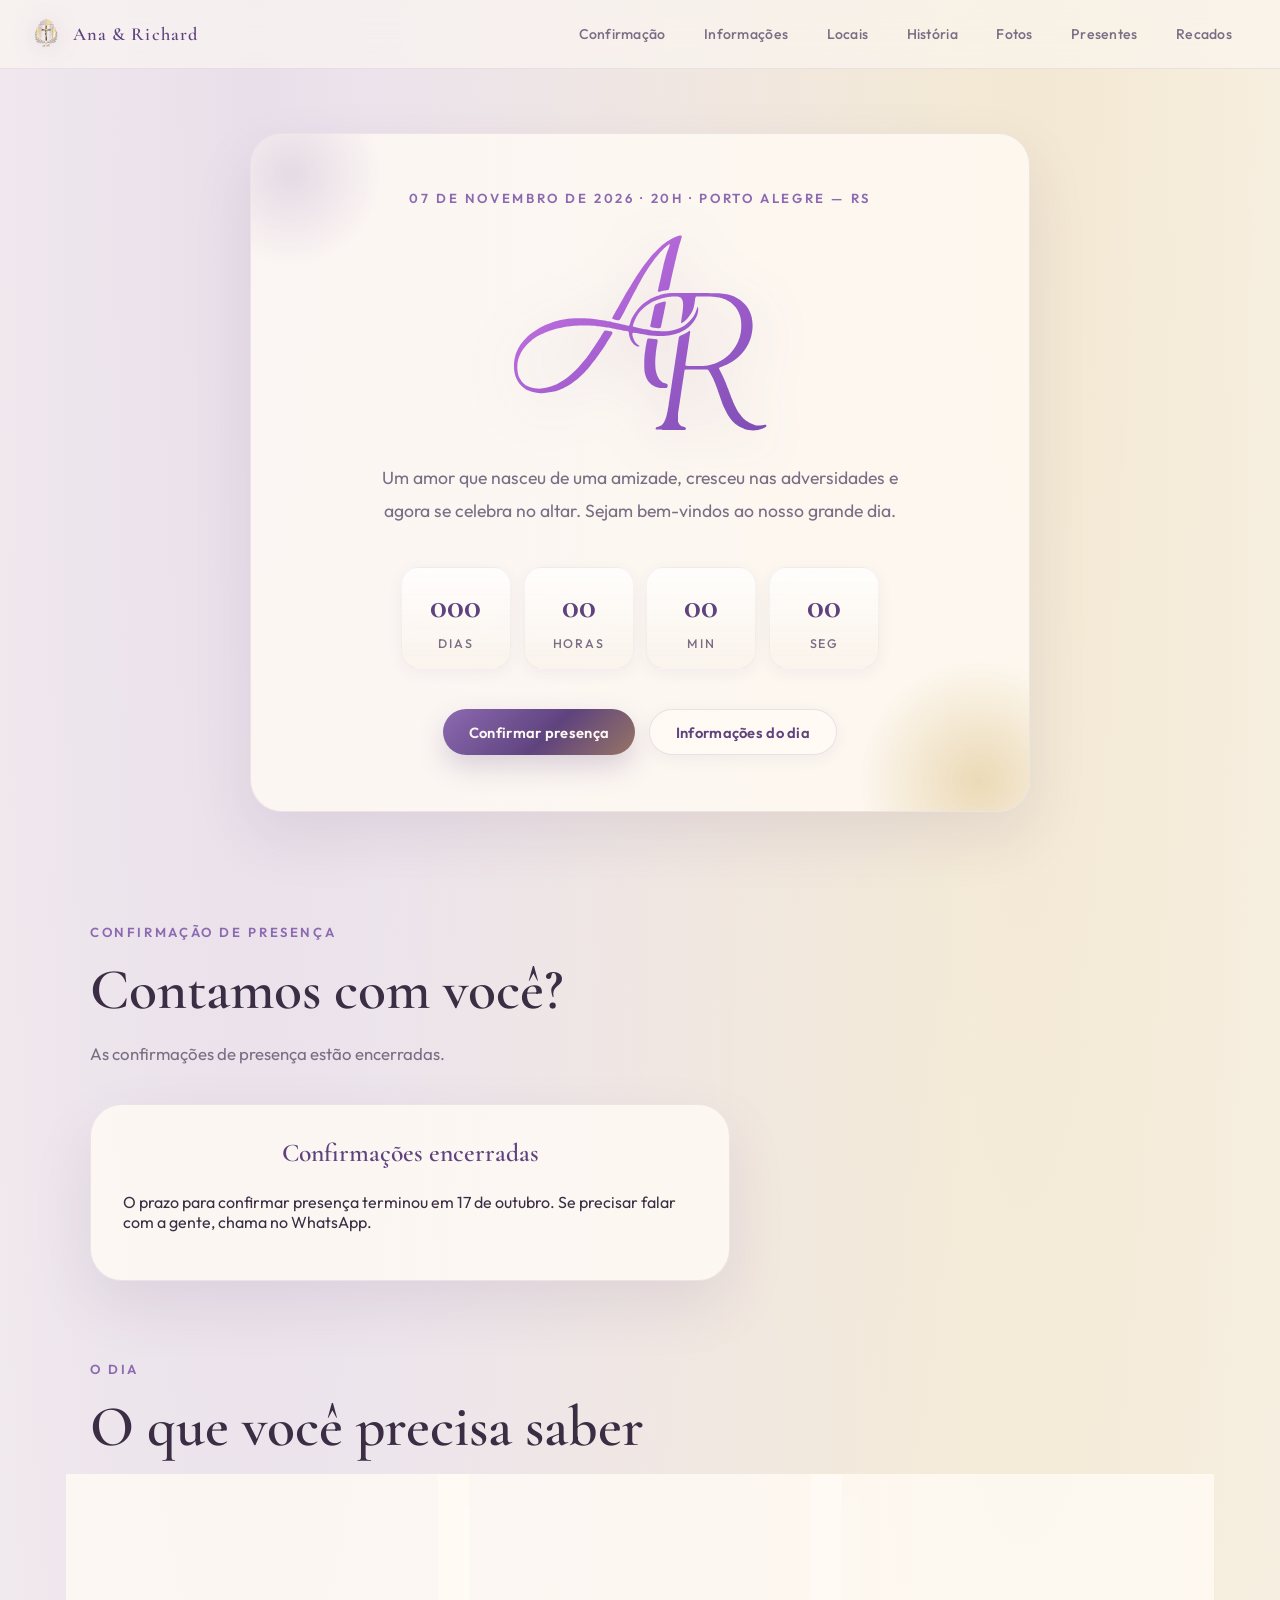
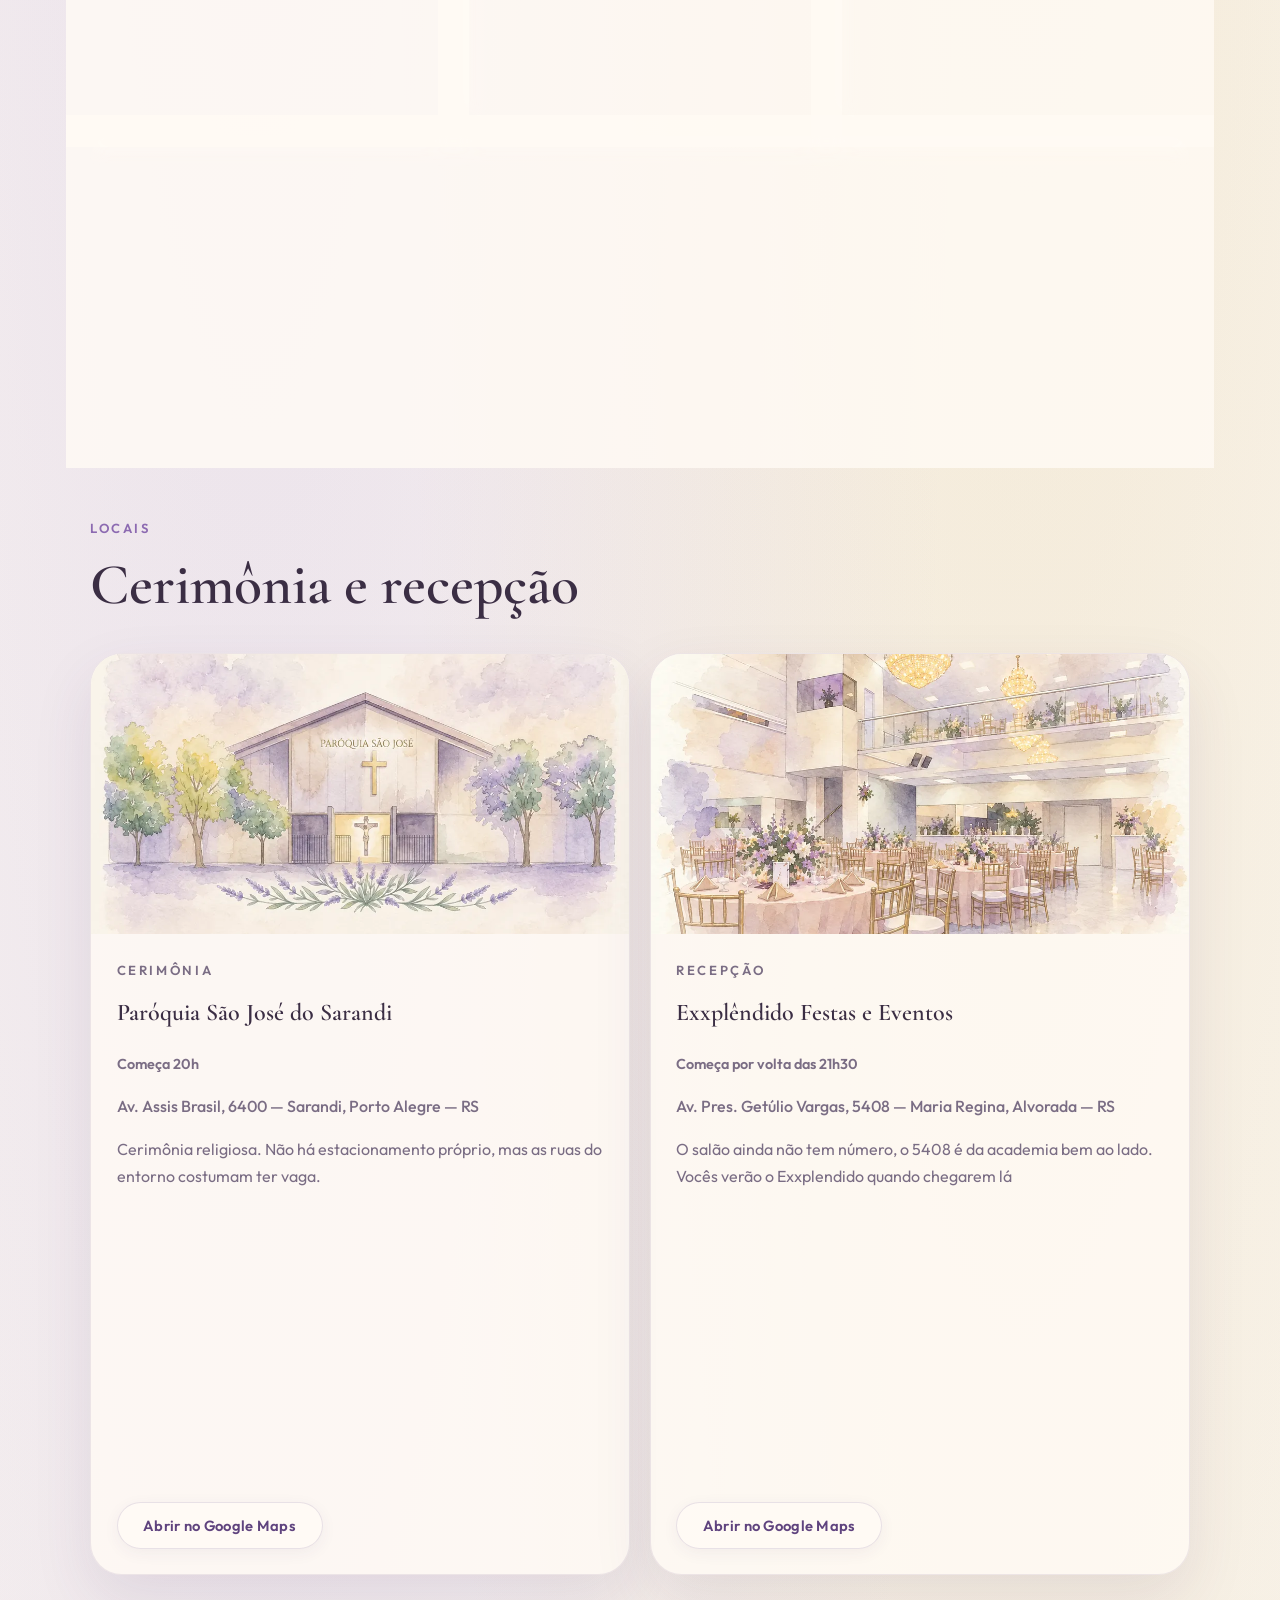
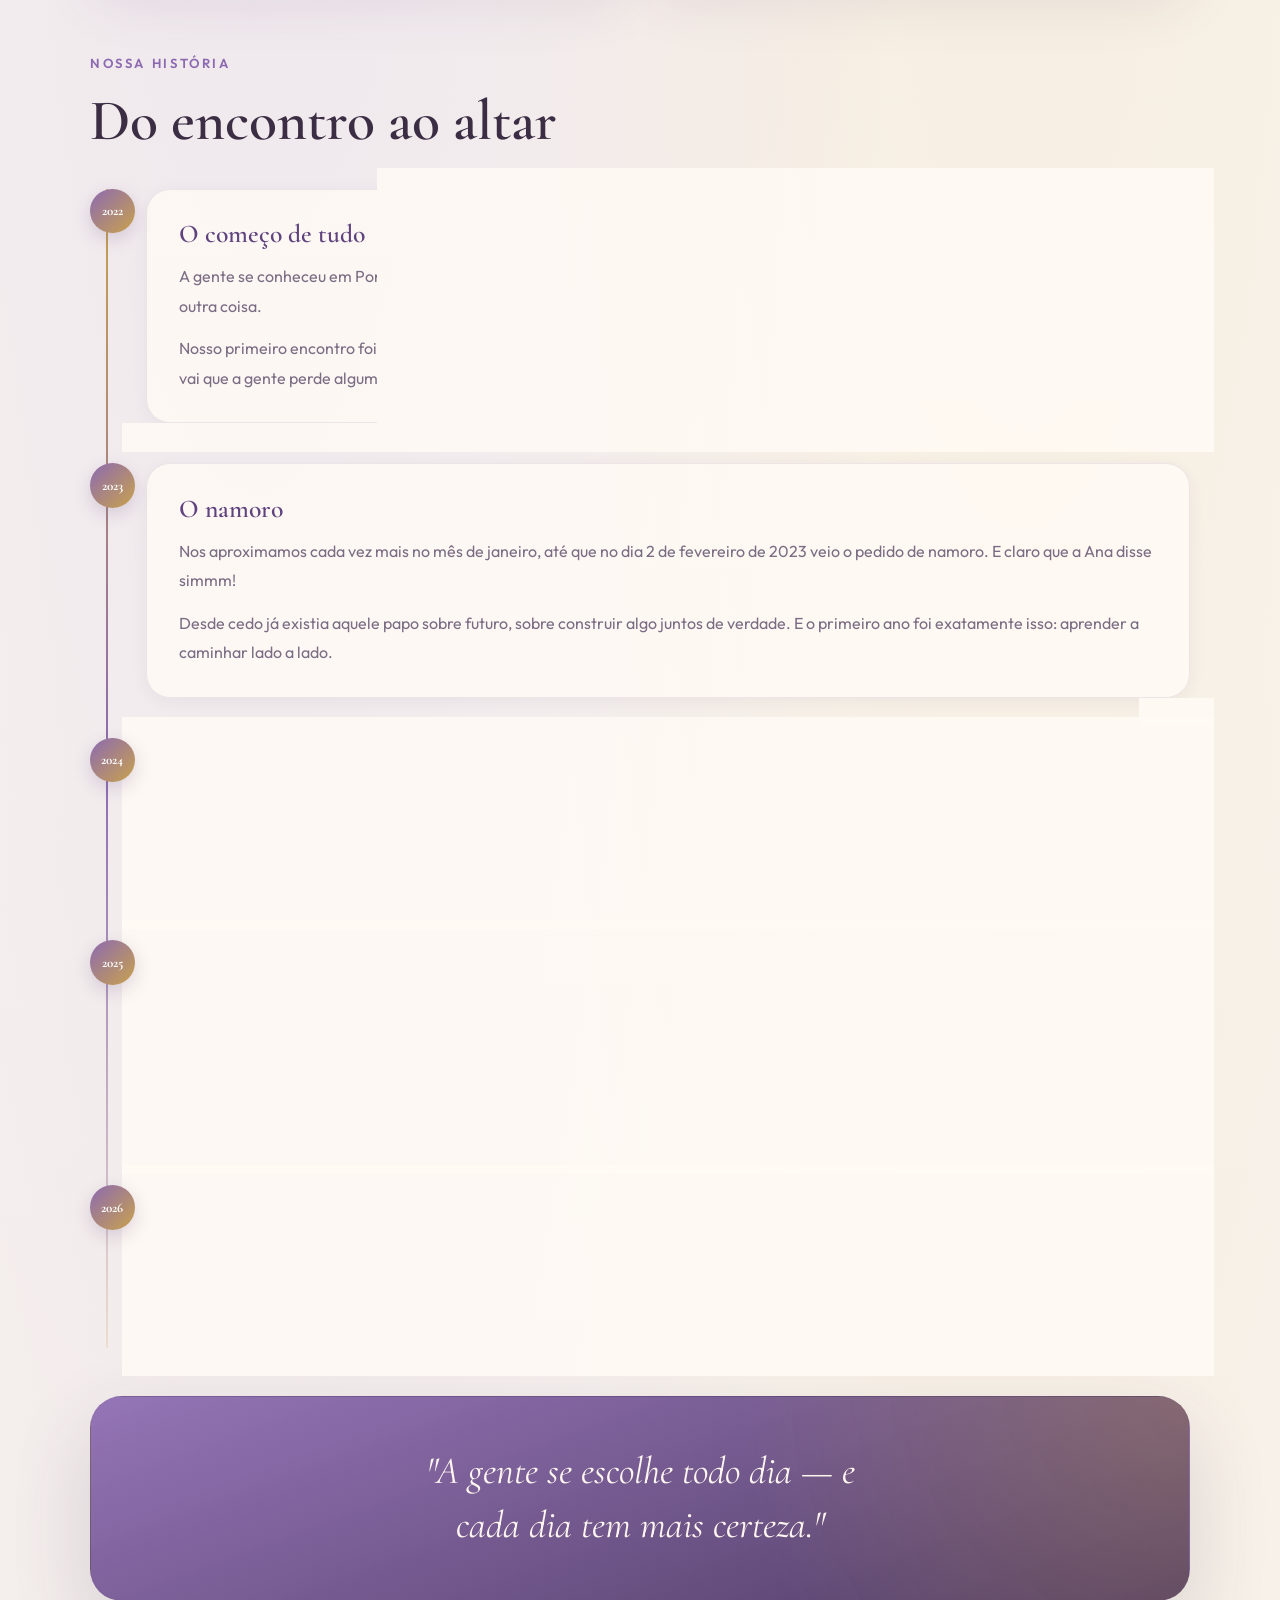
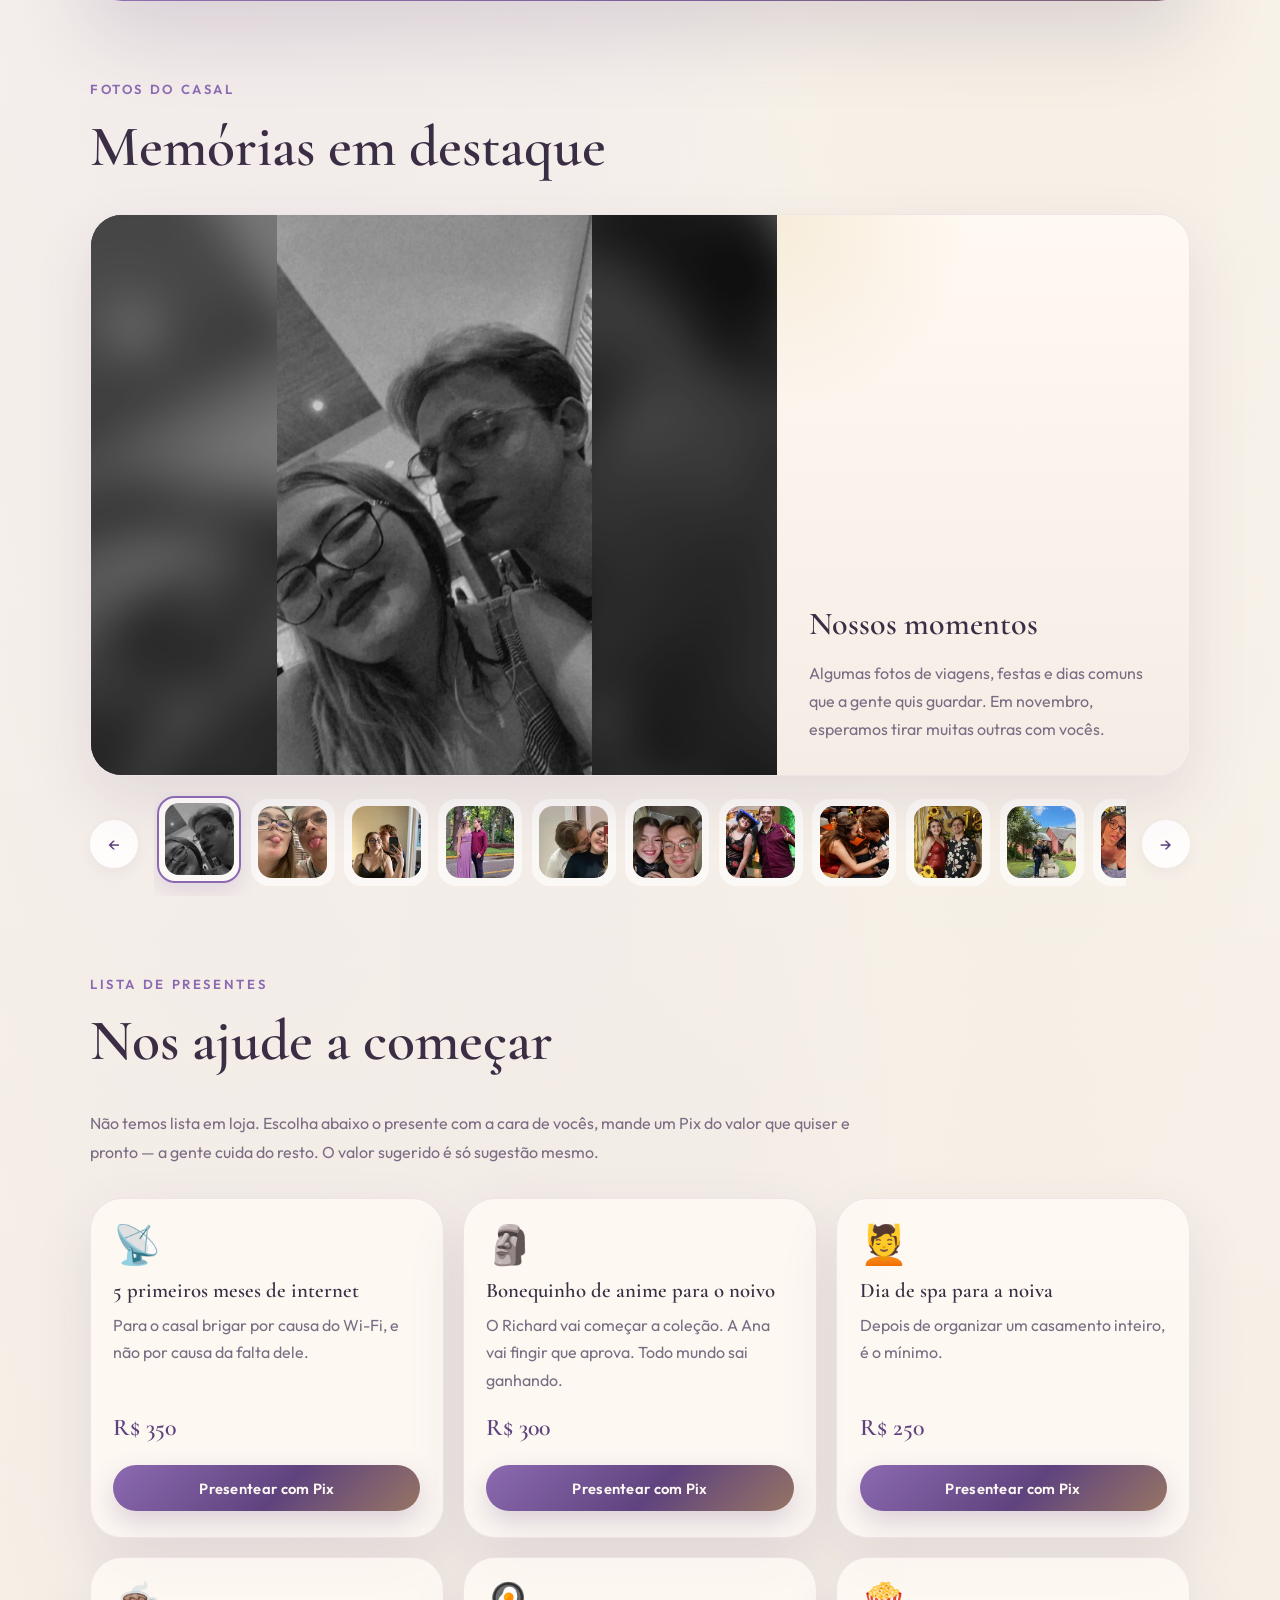
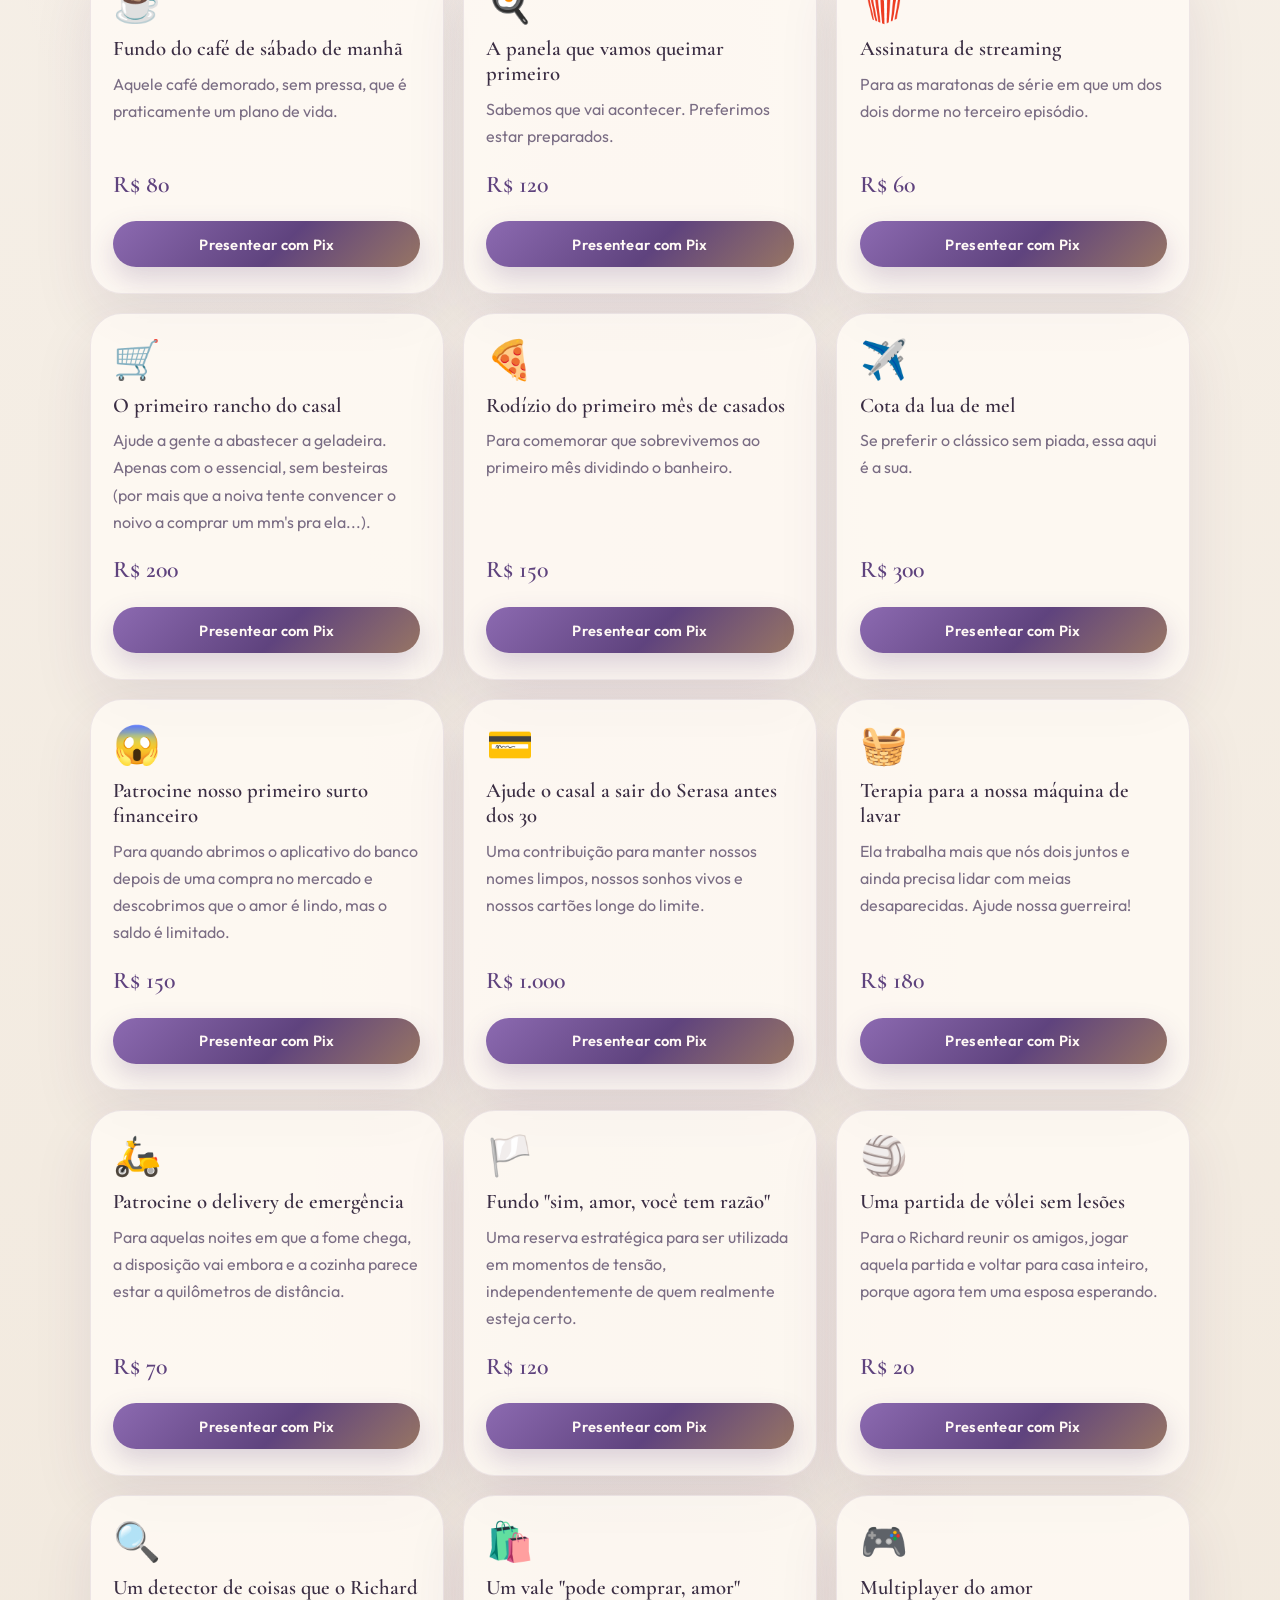
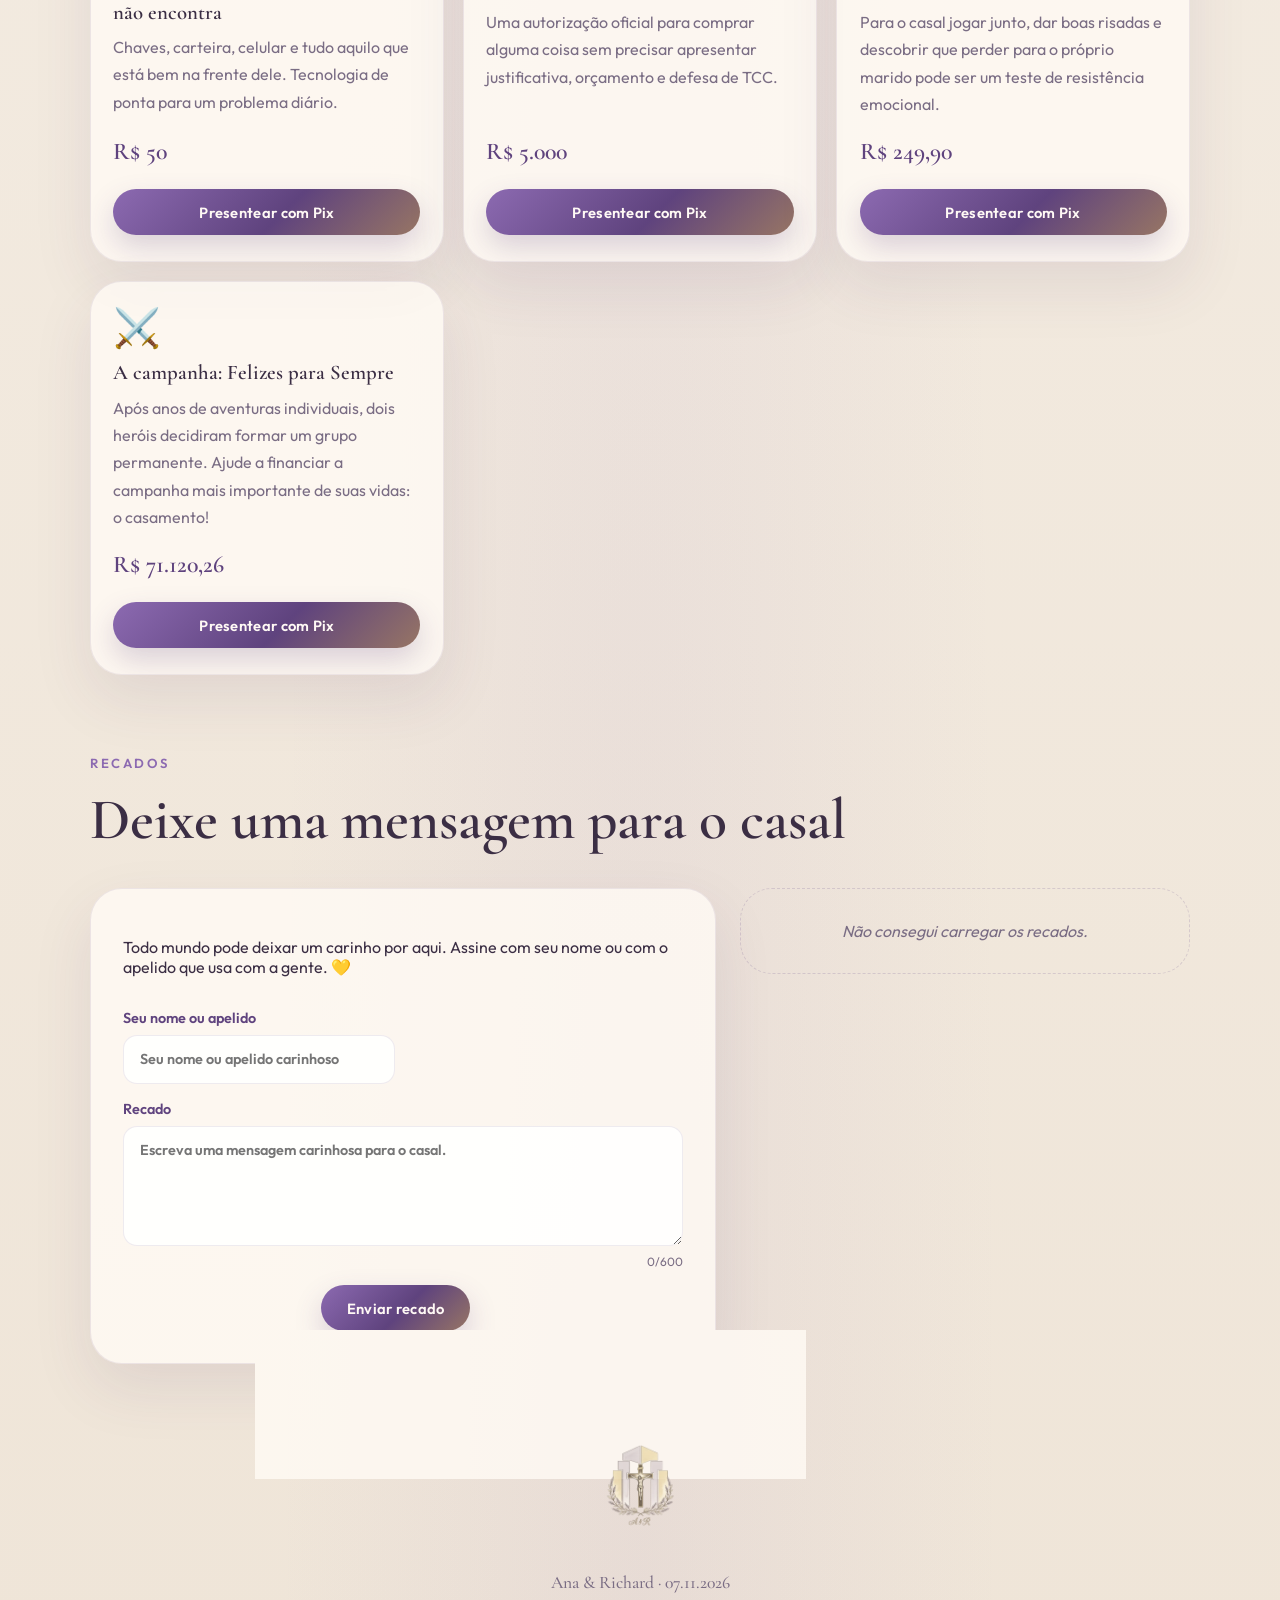
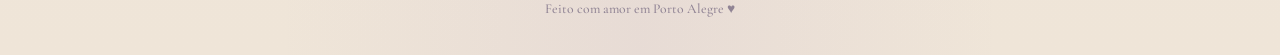
==== commit 30e0d279: "Publica site (2026-09-29 02:53 UTC)" ====
--- a/index.html
+++ b/index.html
@@ -36,7 +36,7 @@
     rel="stylesheet" />
 
   <link rel="stylesheet" href="./styles.css?v=9831dfb0" />
-  <script type="module" src="./main.js?v=76864391"></script>
+  <script type="module" src="./main.js?v=7193a5a3"></script>
 </head>
 
 <body>
@@ -234,14 +234,13 @@
           <div class="story__body">
             <h3>A decisão</h3>
             <p>
-              Novos empregos, novos projetos, mais conquistas. Richard na
-              programação, Ana no marketing digital — cada um crescendo, mas
-              sempre junto.
+              Novos empregos, projetos e conquistas. Richard na
+              programação, Ana se formando no marketing. Sempre crescendo juntos.
             </p>
             <p>
               Foi nesse ano que decidimos: era hora de casar. Queríamos dar
               esse passo com a família por perto e começar oficialmente a
-              construir o nosso lar.
+              construir o nosso lar. E assim veio o pedido no dia 13/09 durante a festa de formatura da Ana.
             </p>
           </div>
         </article>
@@ -251,9 +250,9 @@
           <div class="story__body">
             <h3>O grande dia se aproxima</h3>
             <p>
-              E cá estamos! Ansiosos, emocionados e cheios de planos. O
-              casamento é só o começo — e a gente mal pode esperar pra
-              celebrar com vocês.
+              E cá estamos! Ansiosos, emocionados e cheios de planos. O casamento é só o começo e mal podemos esperar
+              para
+              celebrar esse momento com vocês.
             </p>
           </div>
         </article>
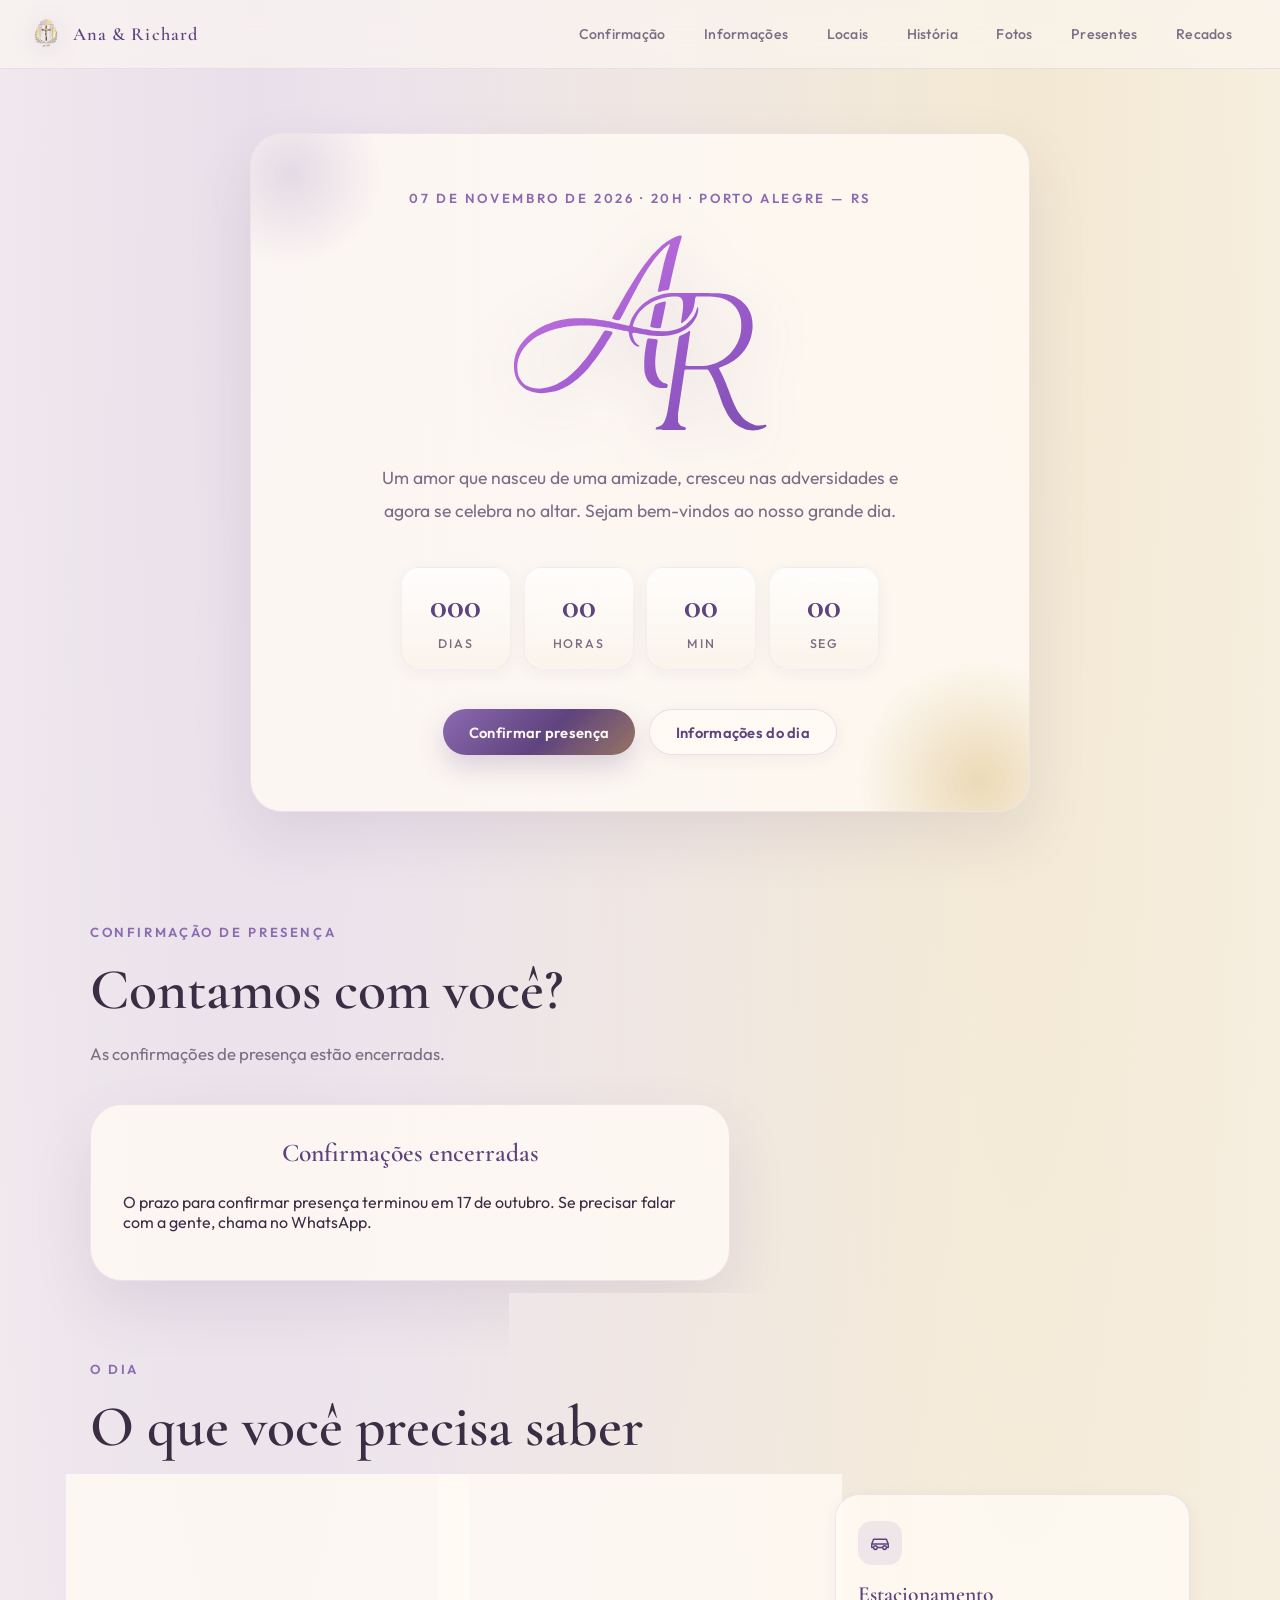
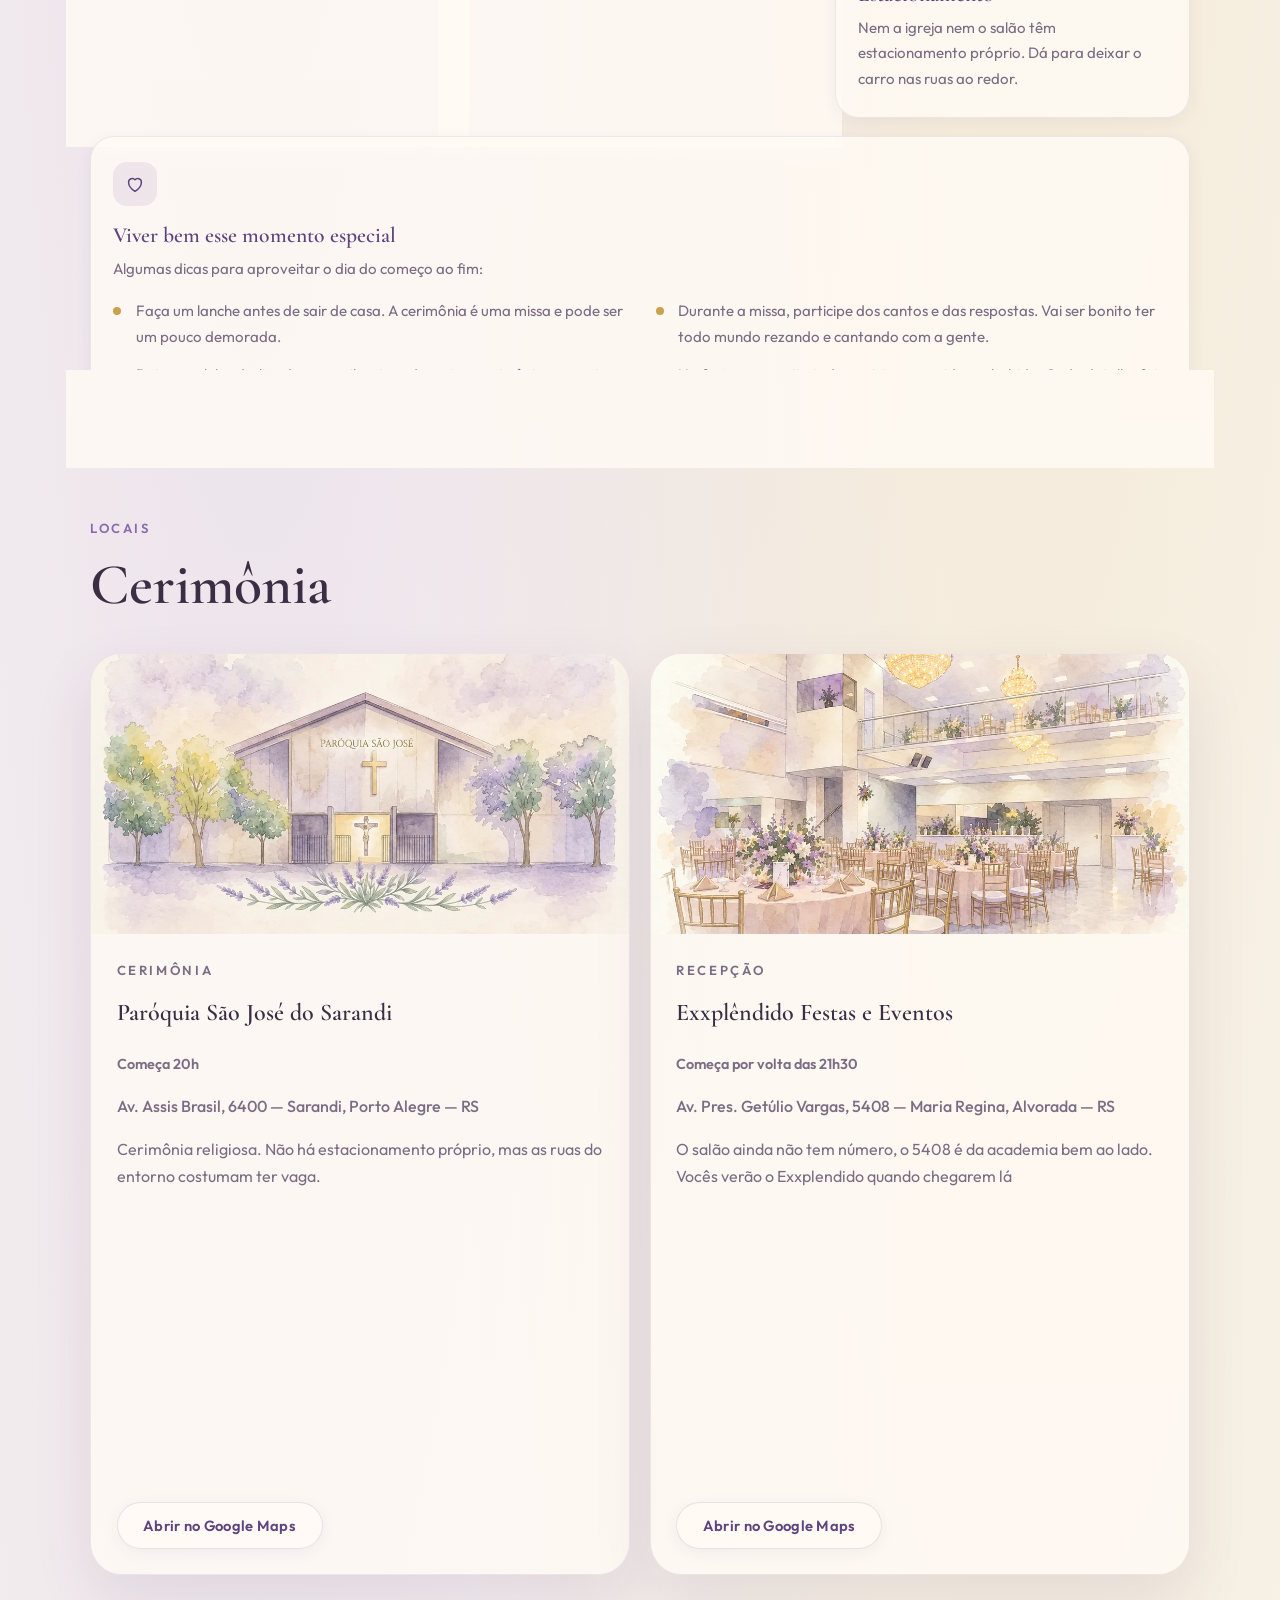
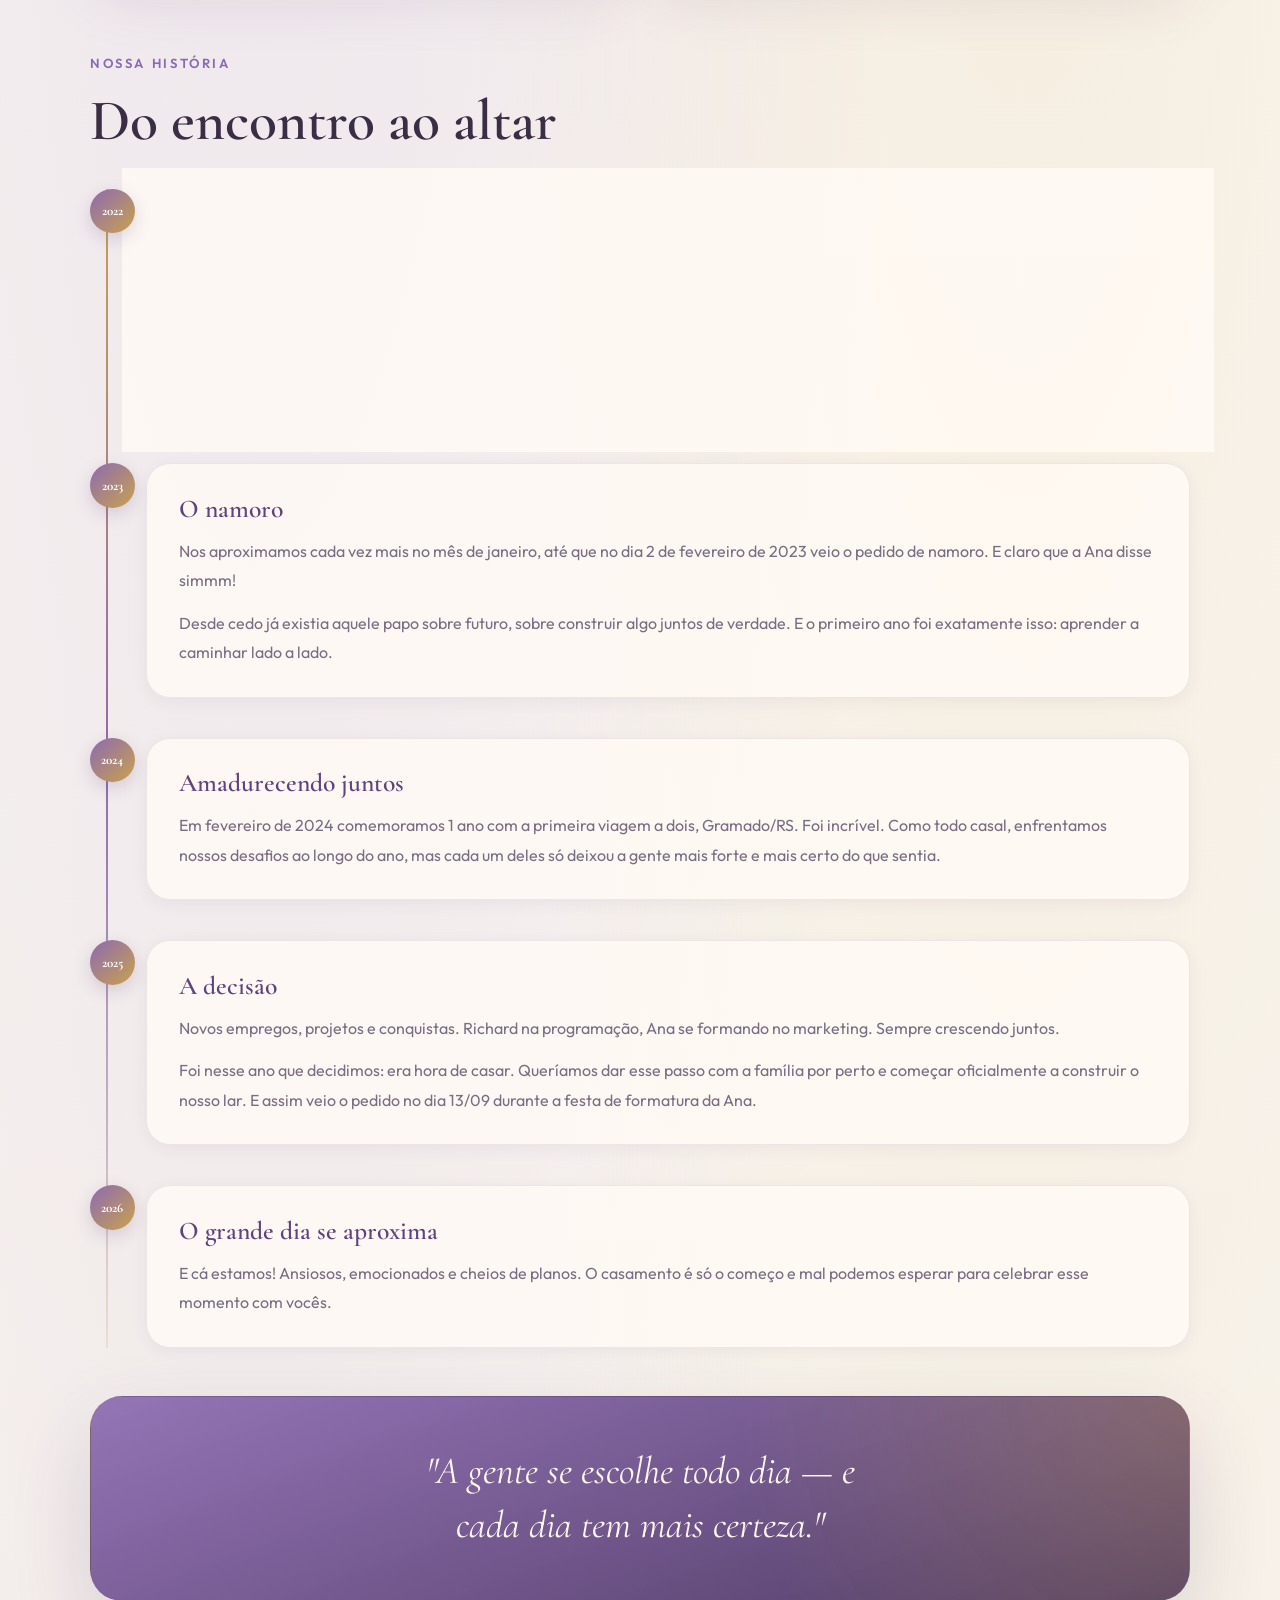
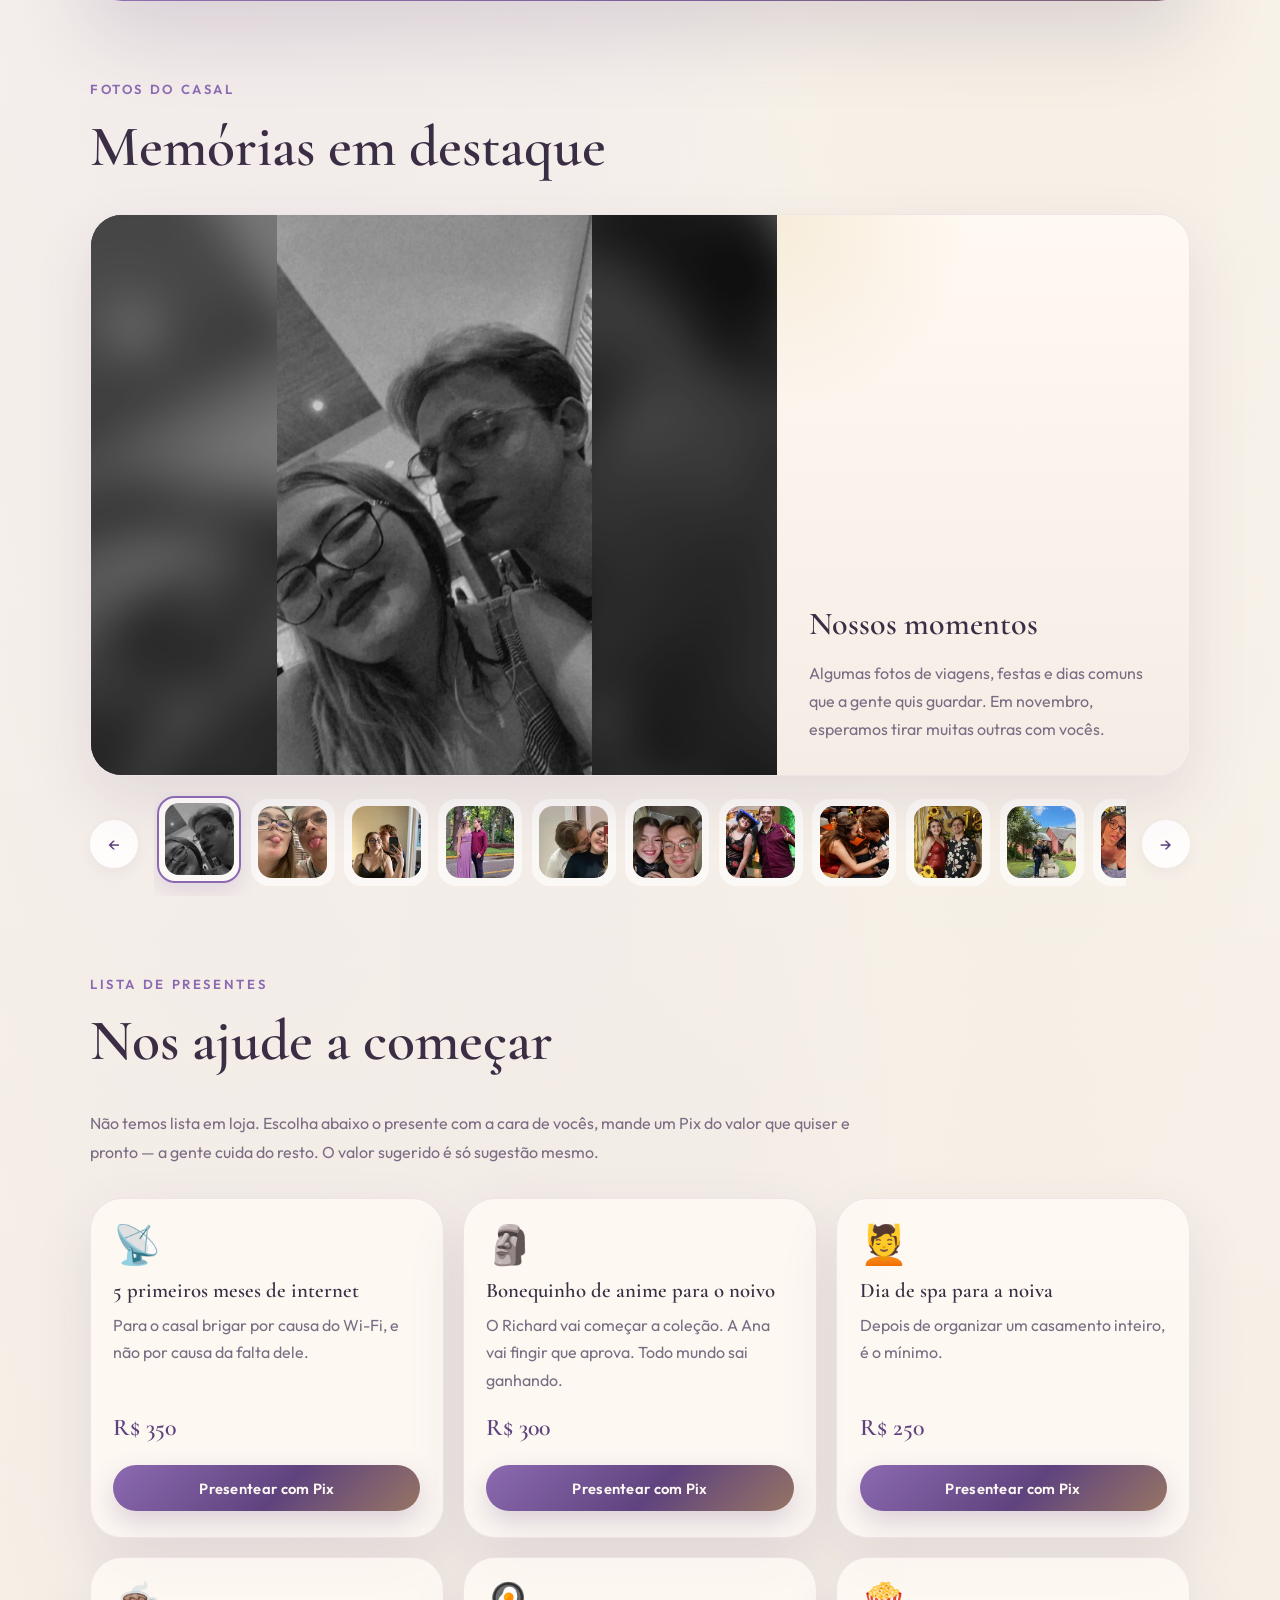
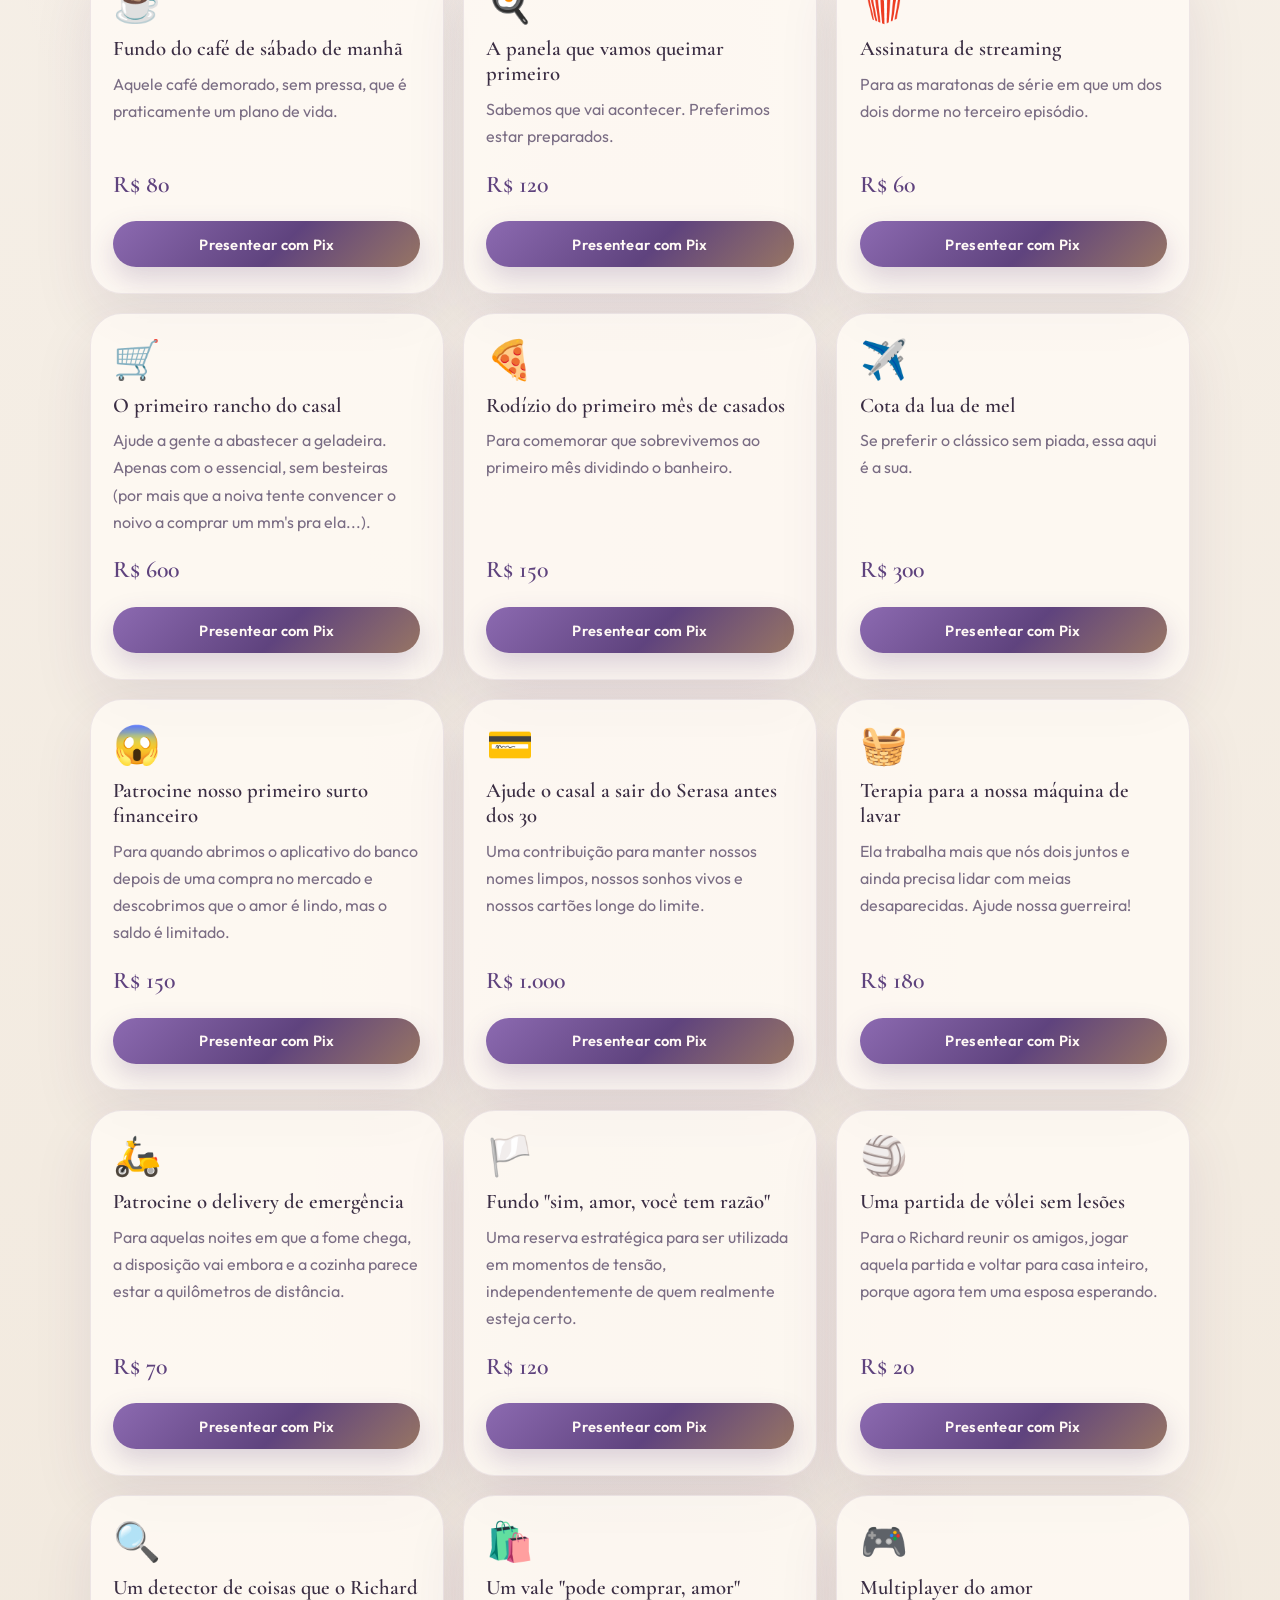
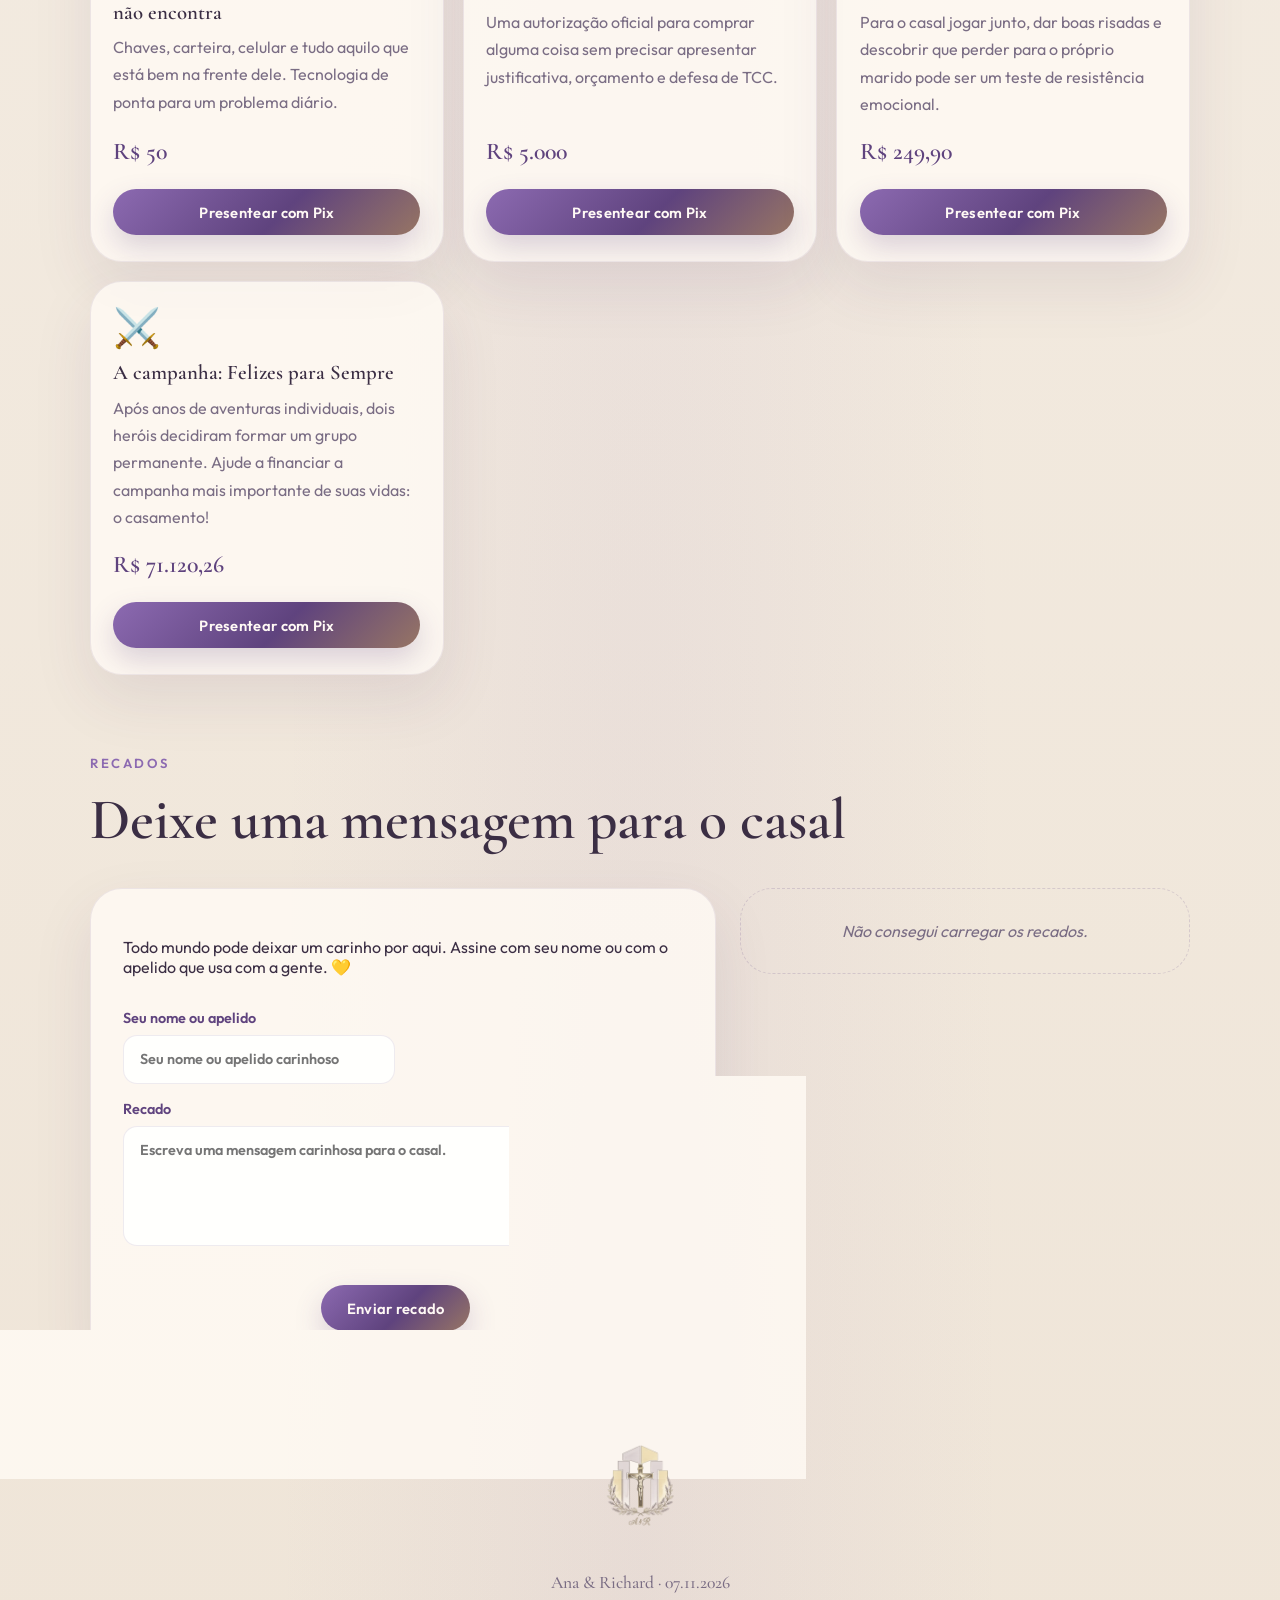
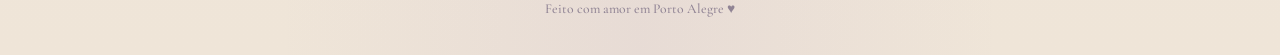
==== commit 075f52f3: "Publica site (2026-09-29 02:54 UTC)" ====
--- a/index.html
+++ b/index.html
@@ -36,7 +36,7 @@
     rel="stylesheet" />
 
   <link rel="stylesheet" href="./styles.css?v=9831dfb0" />
-  <script type="module" src="./main.js?v=7193a5a3"></script>
+  <script type="module" src="./main.js?v=0e789db8"></script>
 </head>
 
 <body>
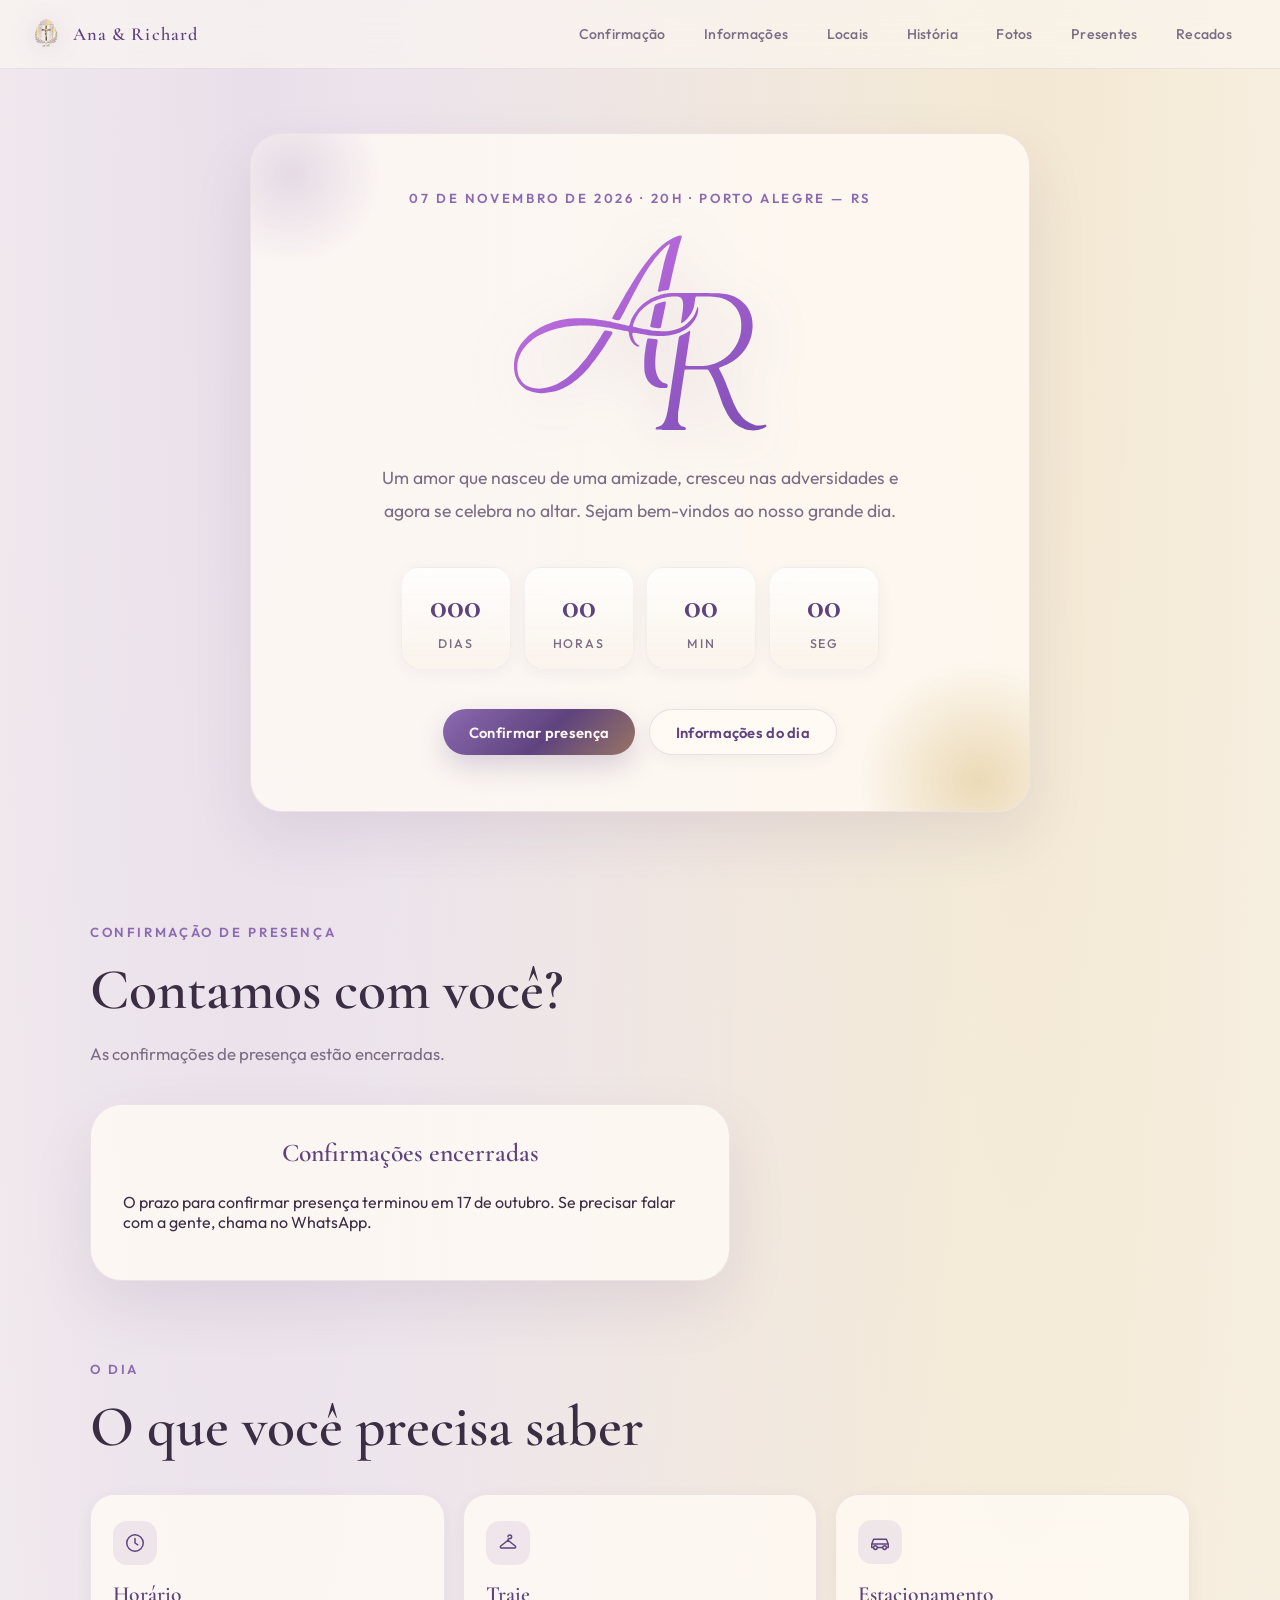
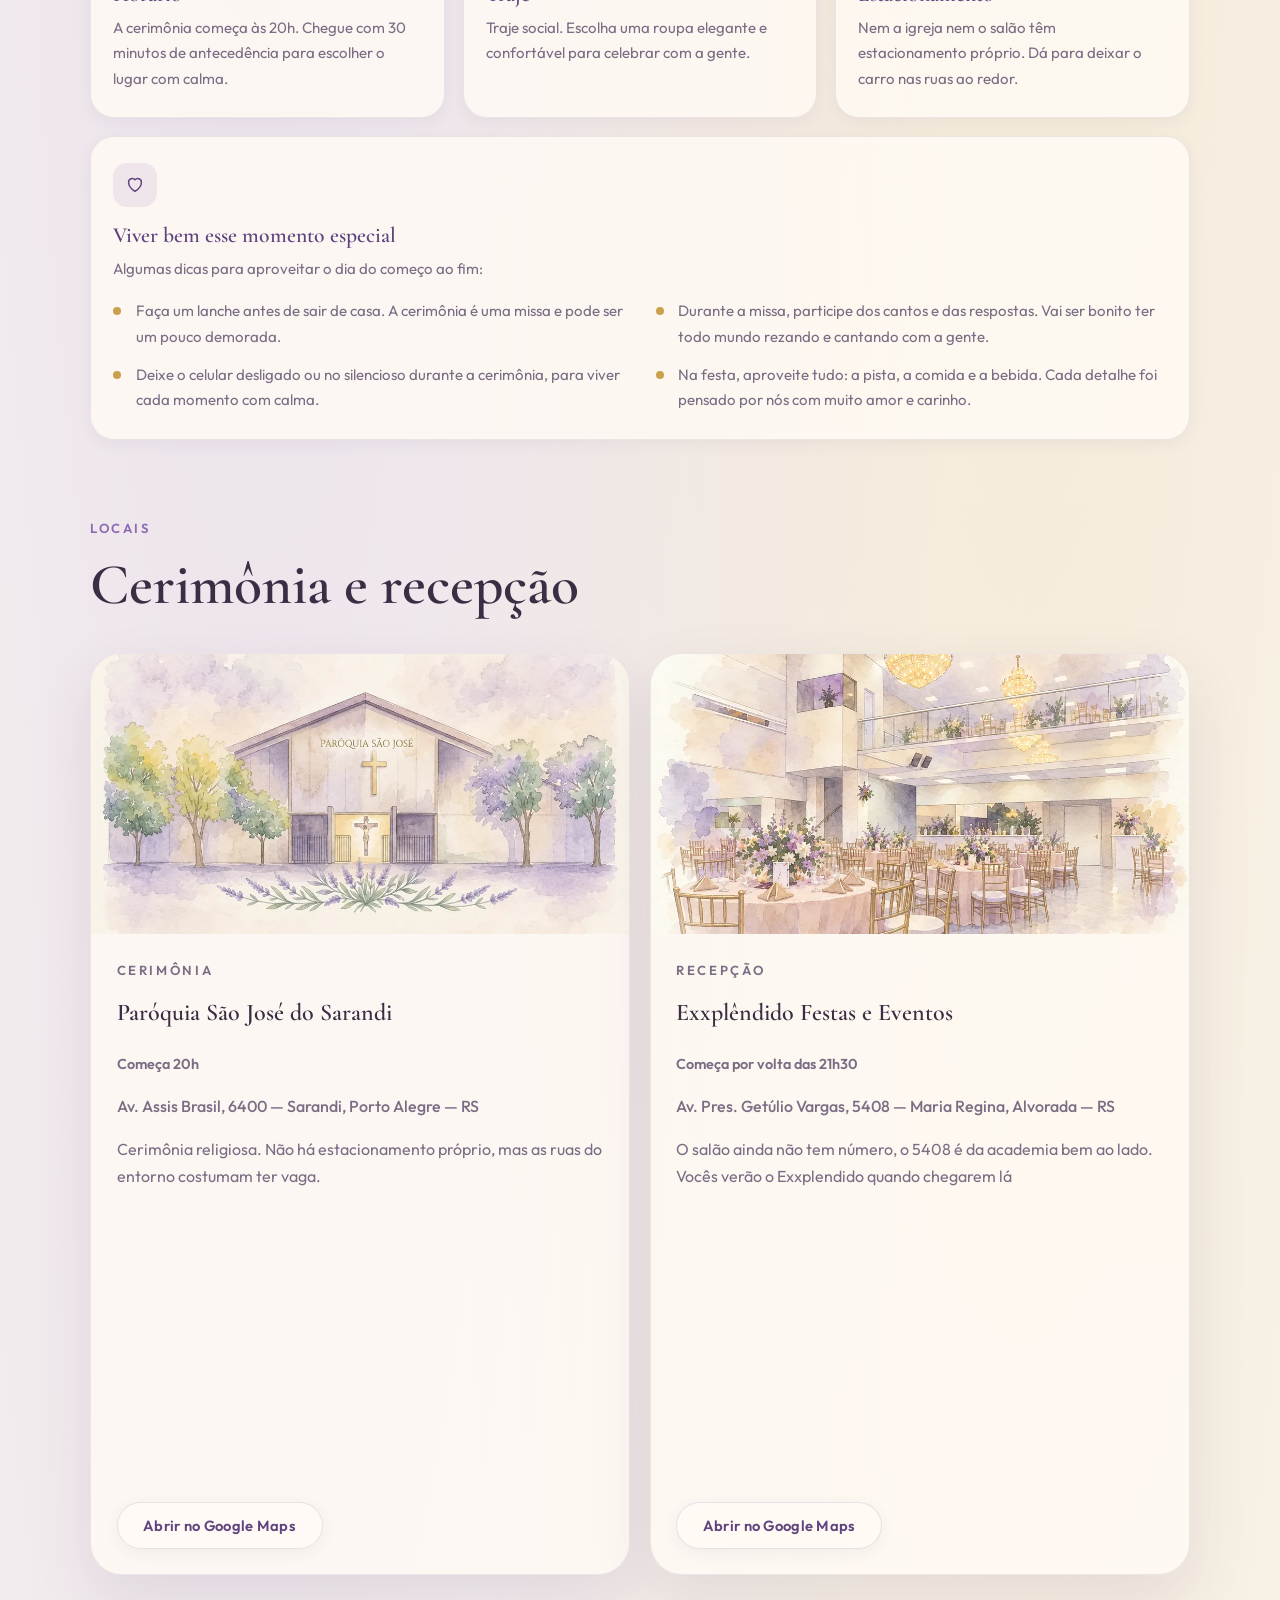
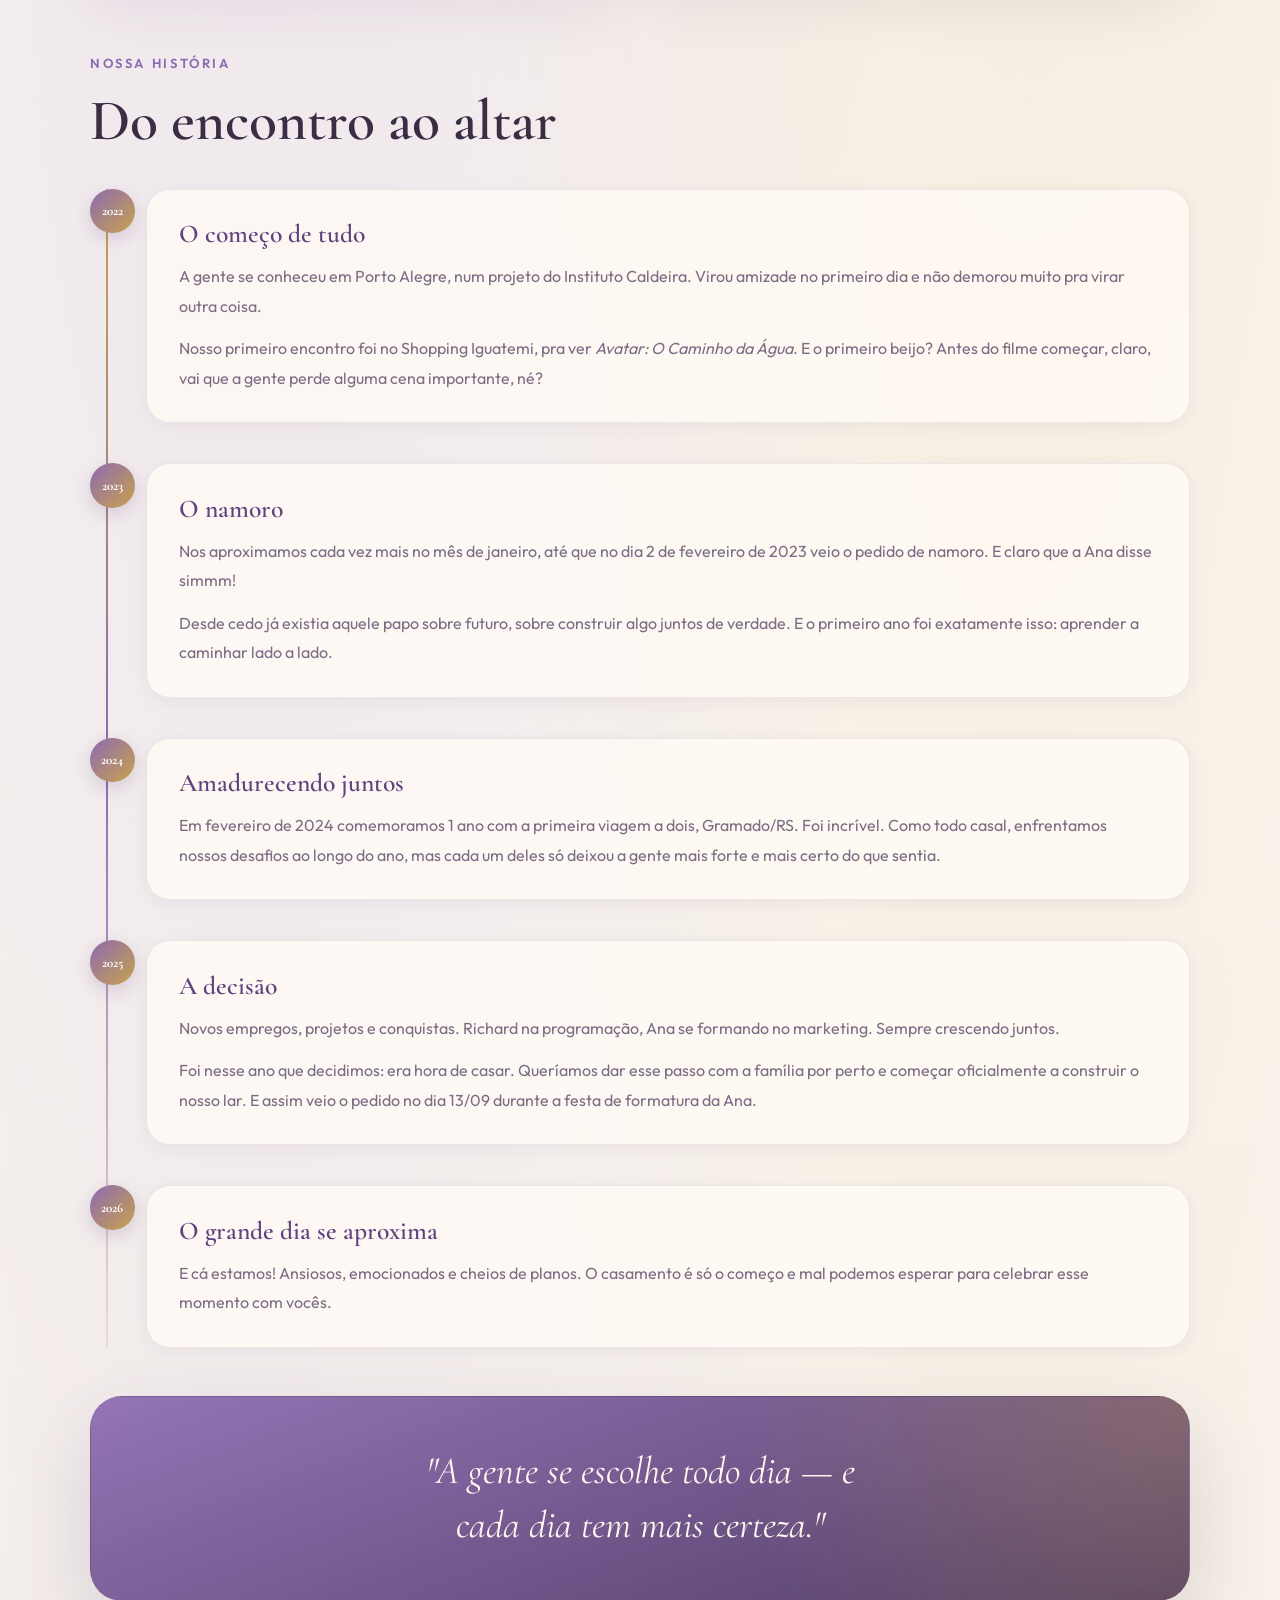
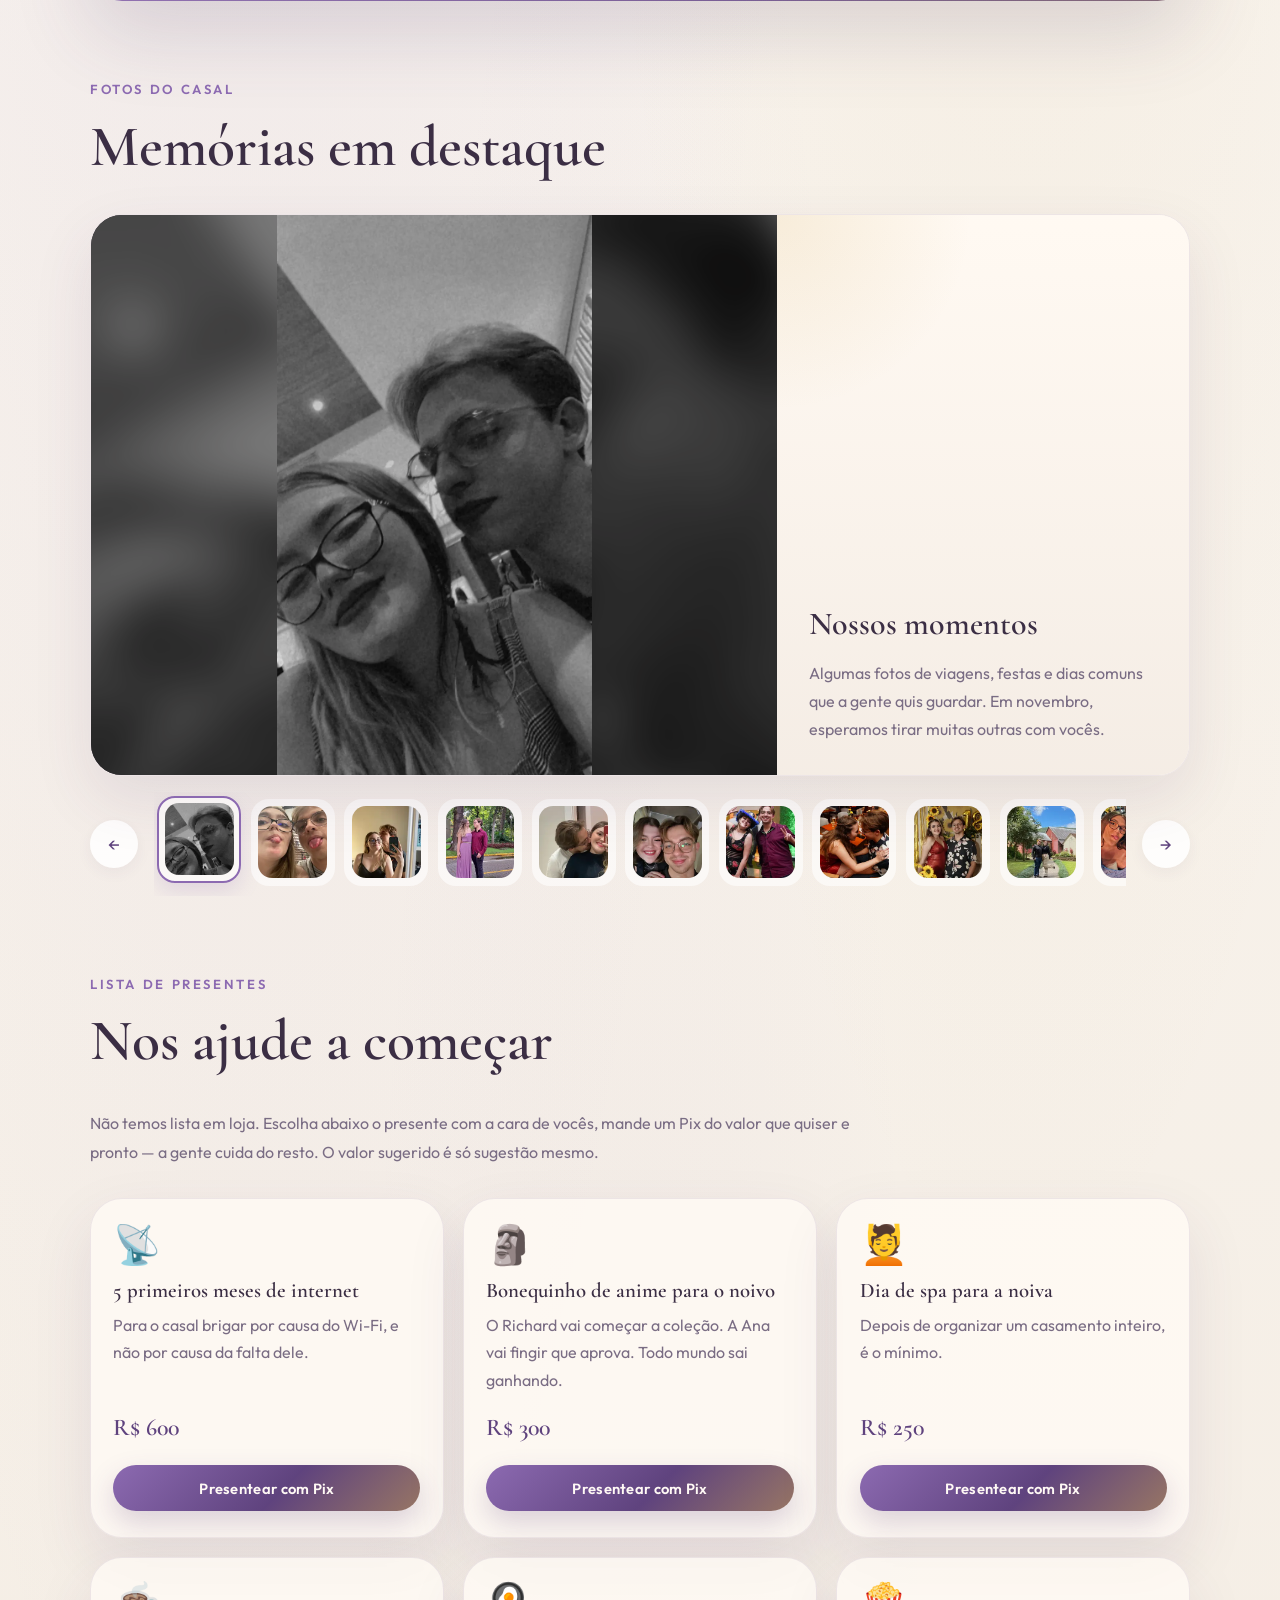
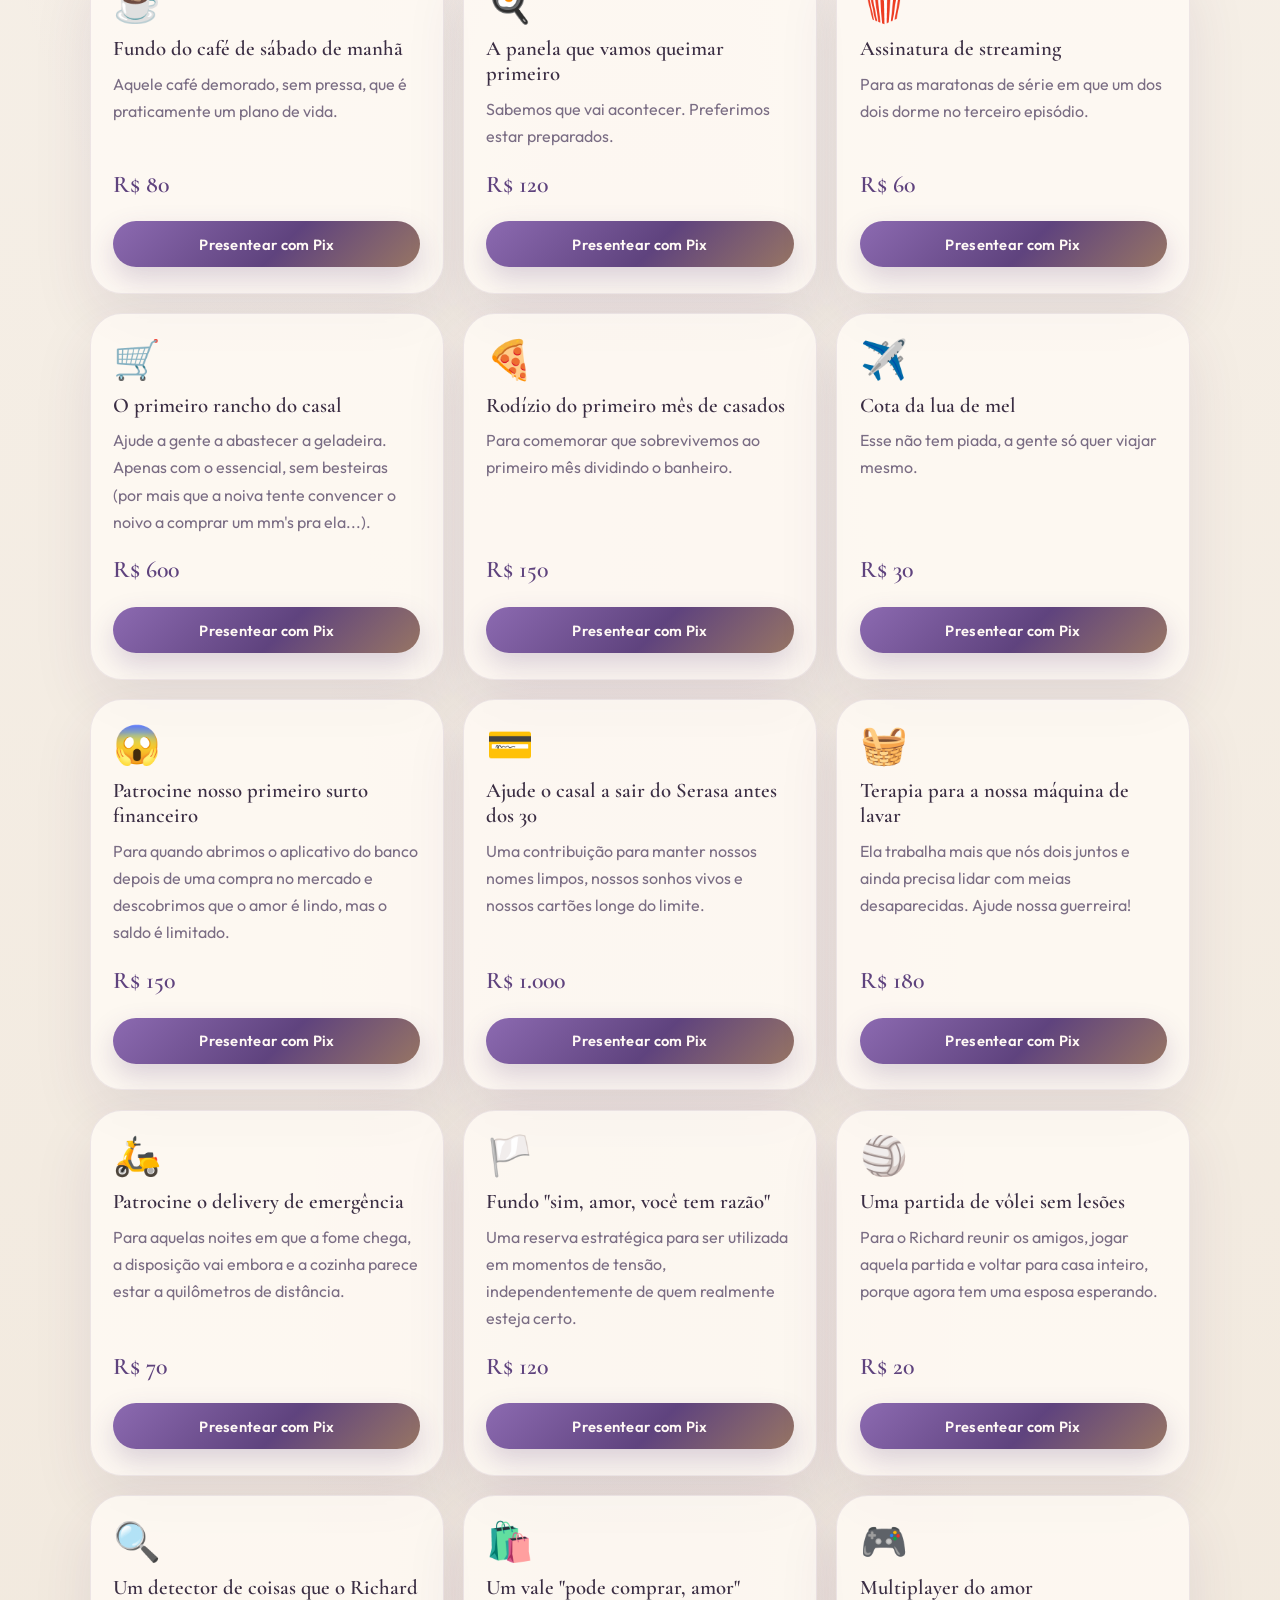
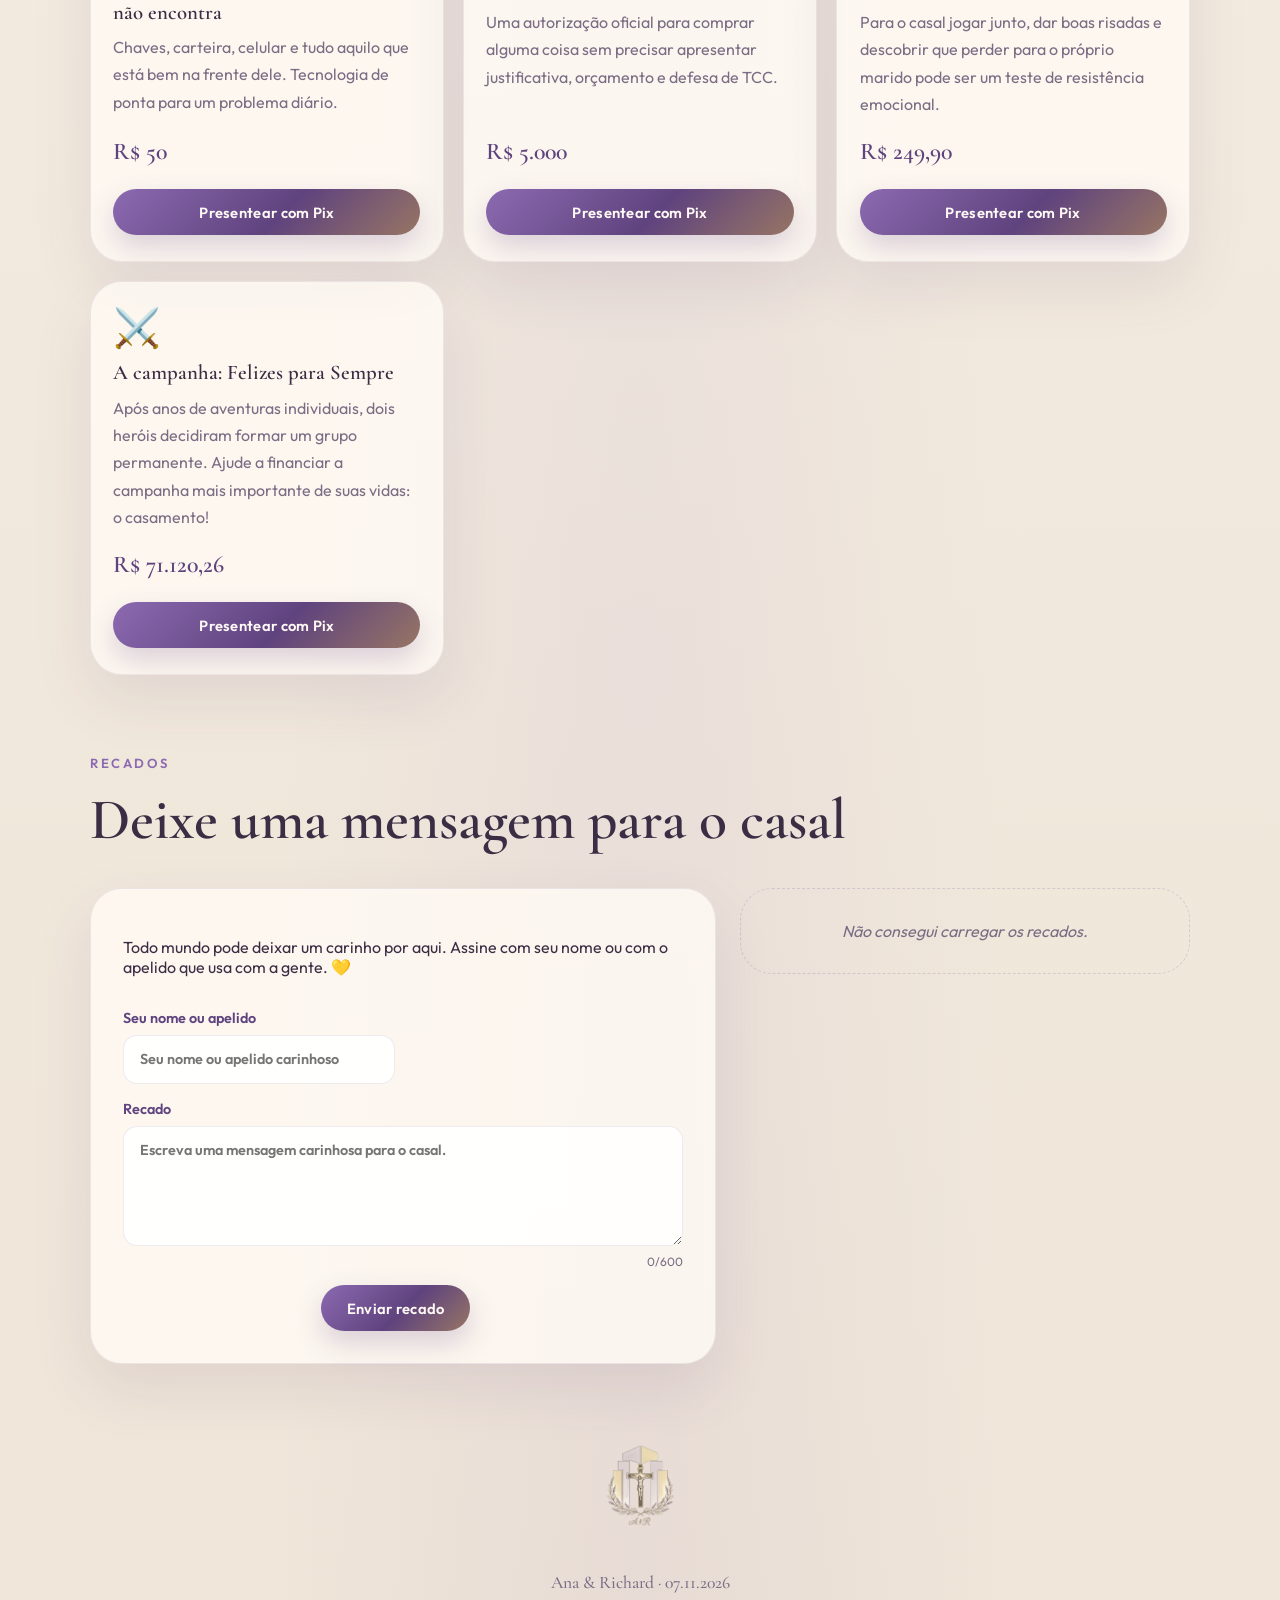
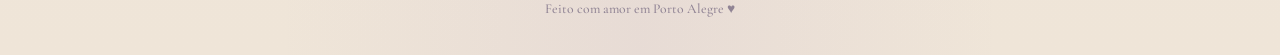
==== commit b9ae42e1: "Publica site (2026-09-29 03:01 UTC)" ====
--- a/index.html
+++ b/index.html
@@ -36,7 +36,7 @@
     rel="stylesheet" />
 
   <link rel="stylesheet" href="./styles.css?v=9831dfb0" />
-  <script type="module" src="./main.js?v=0e789db8"></script>
+  <script type="module" src="./main.js?v=33da6181"></script>
 </head>
 
 <body>
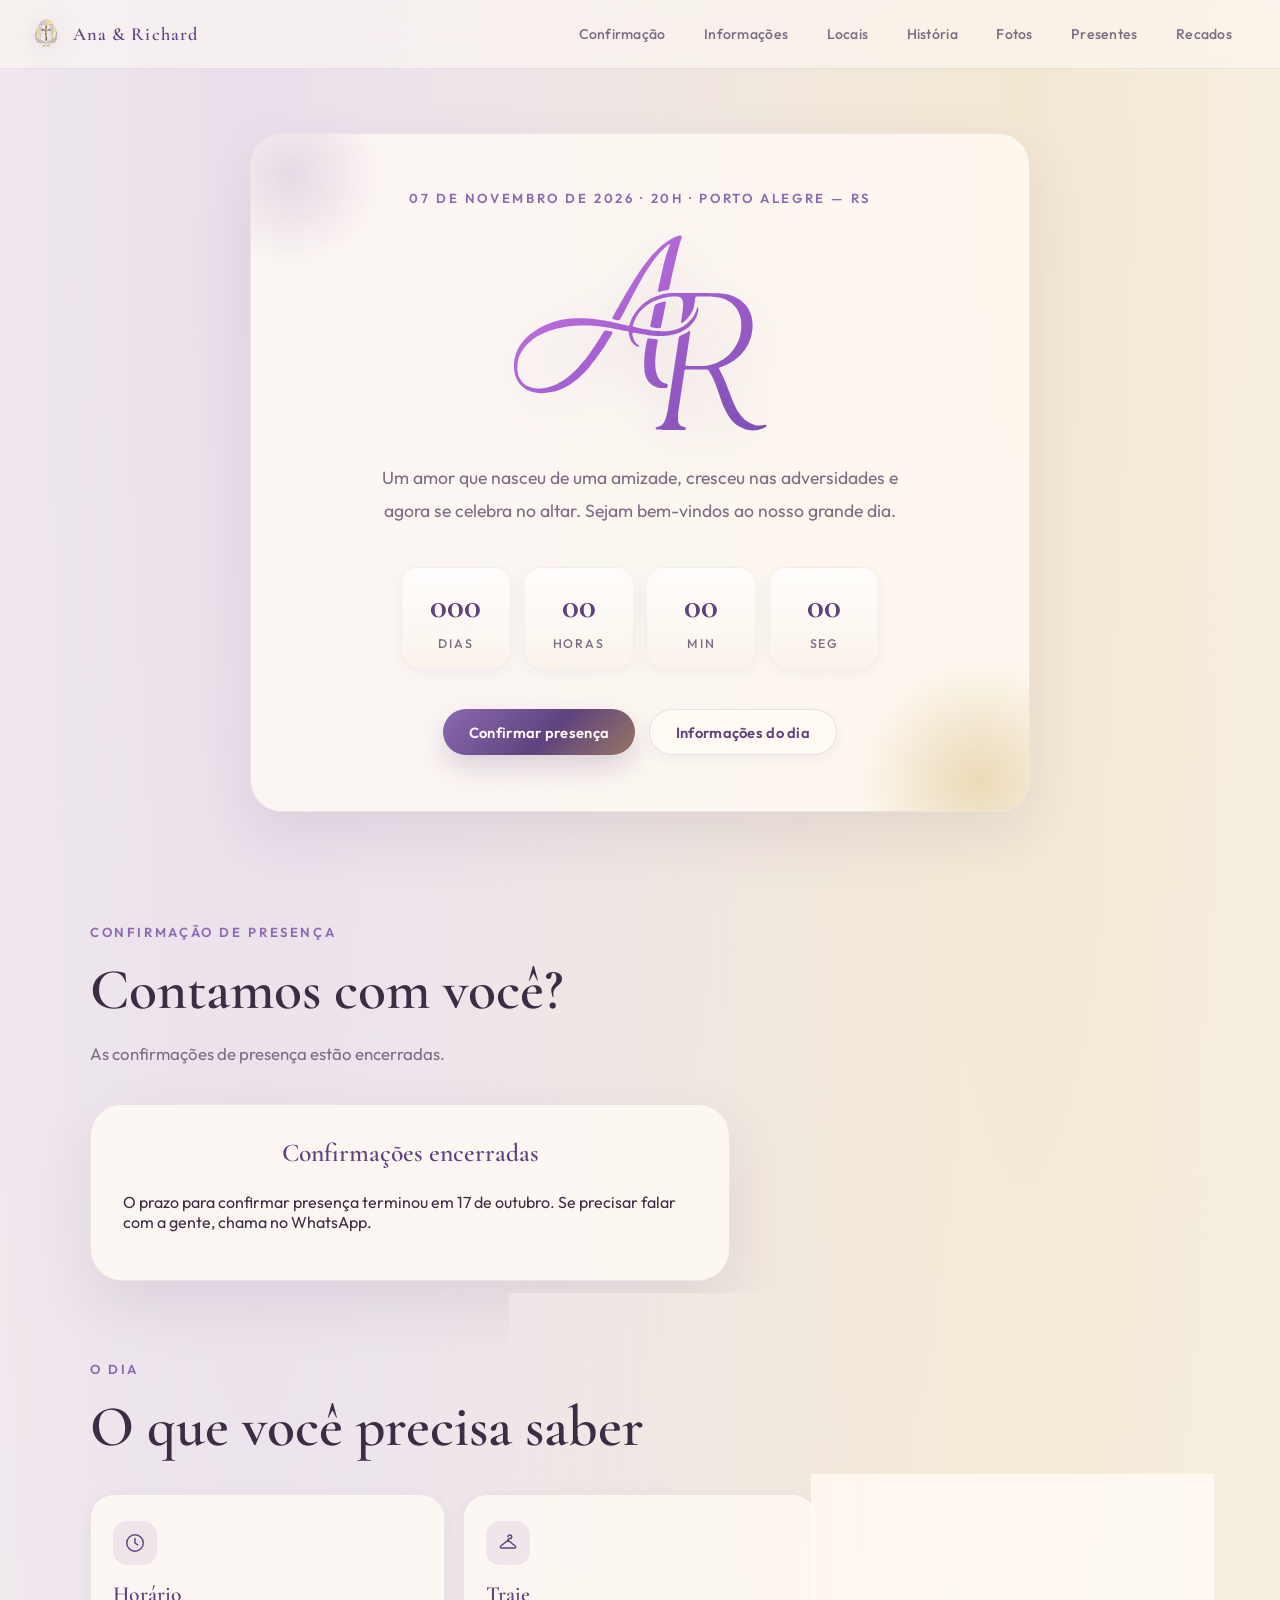
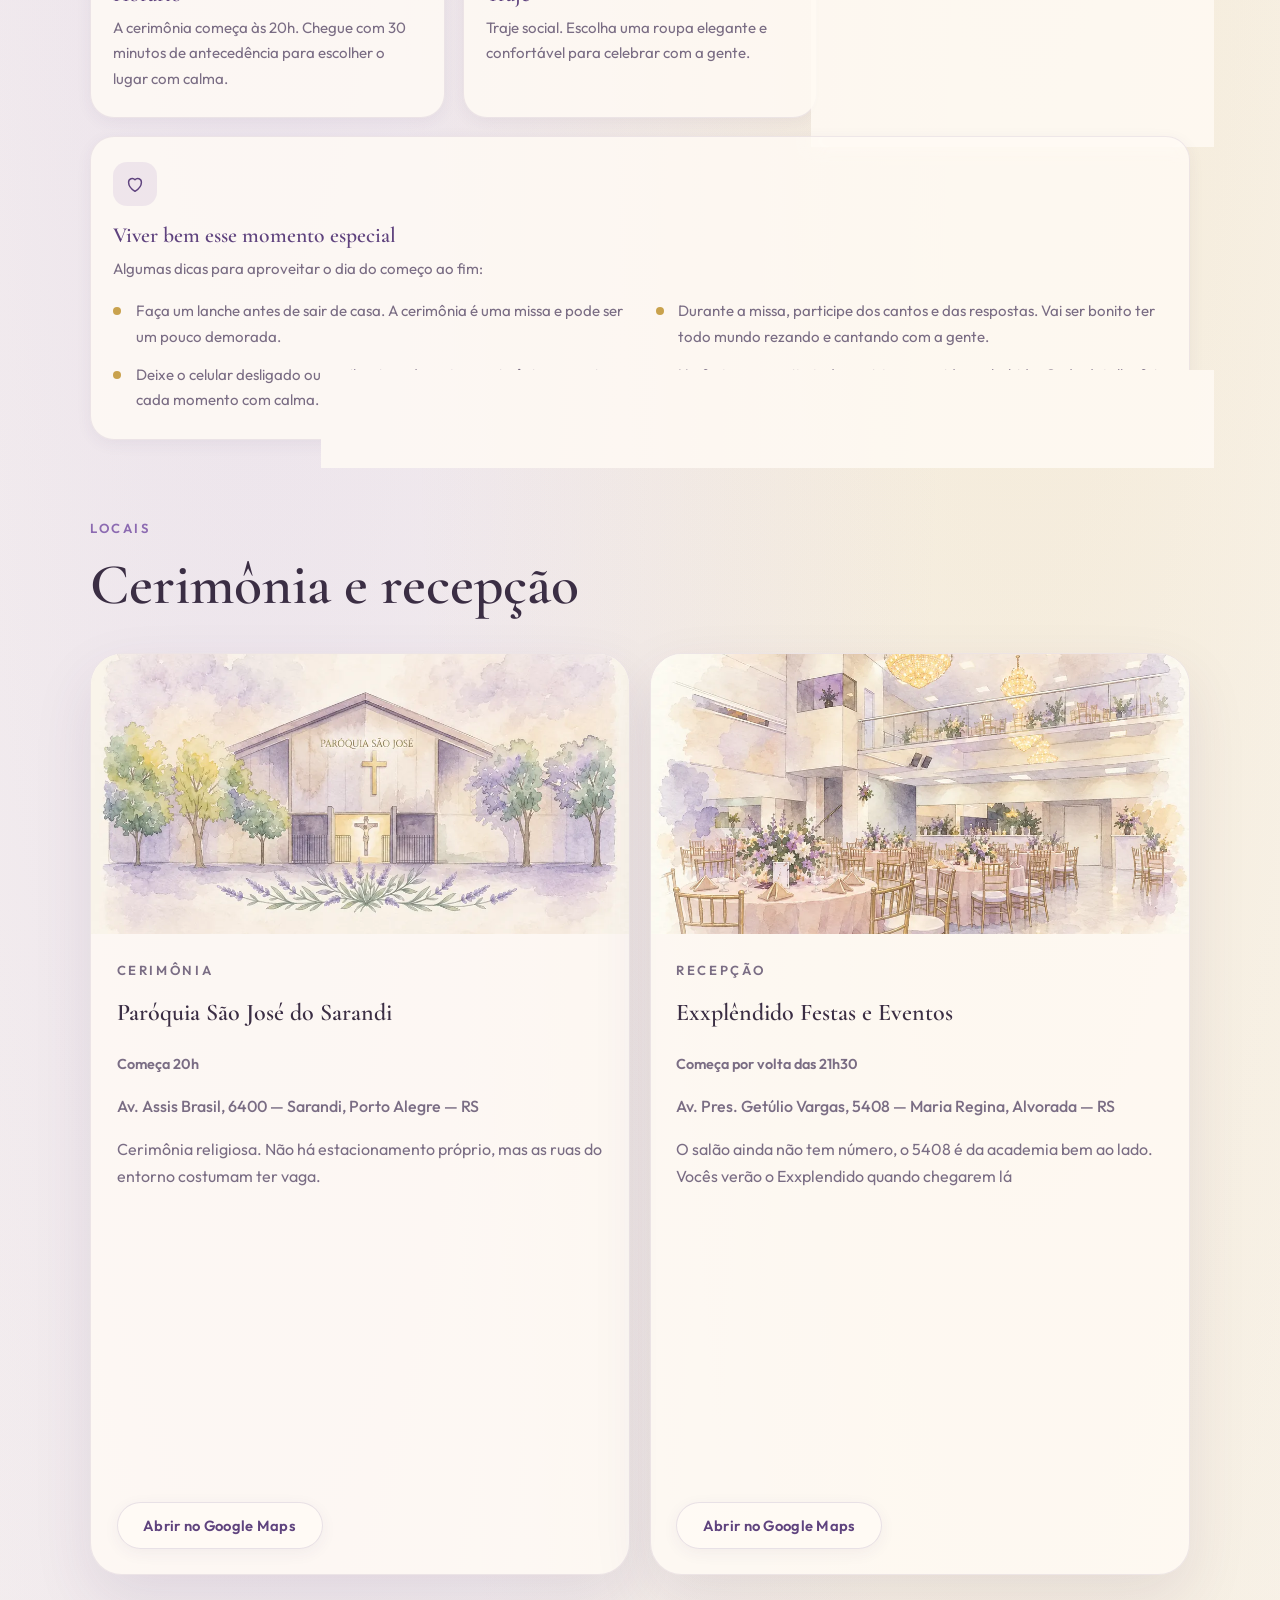
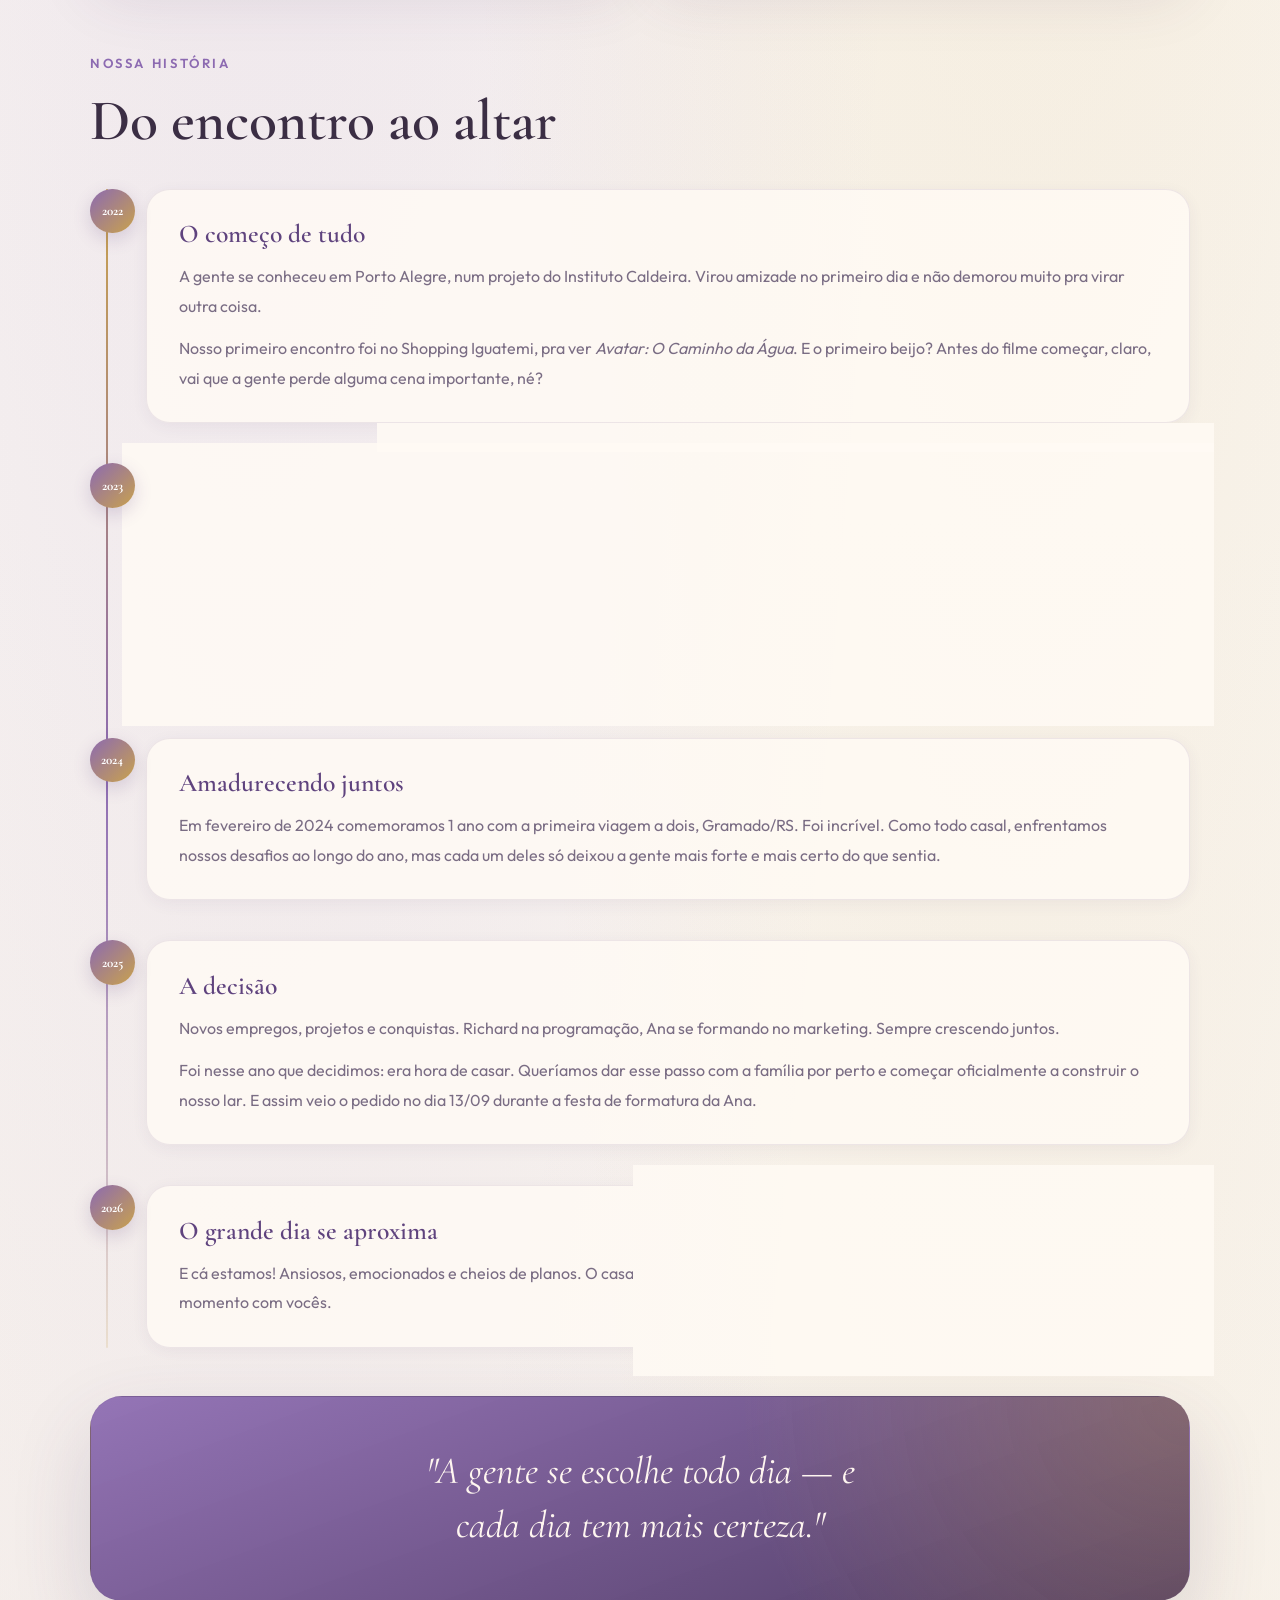
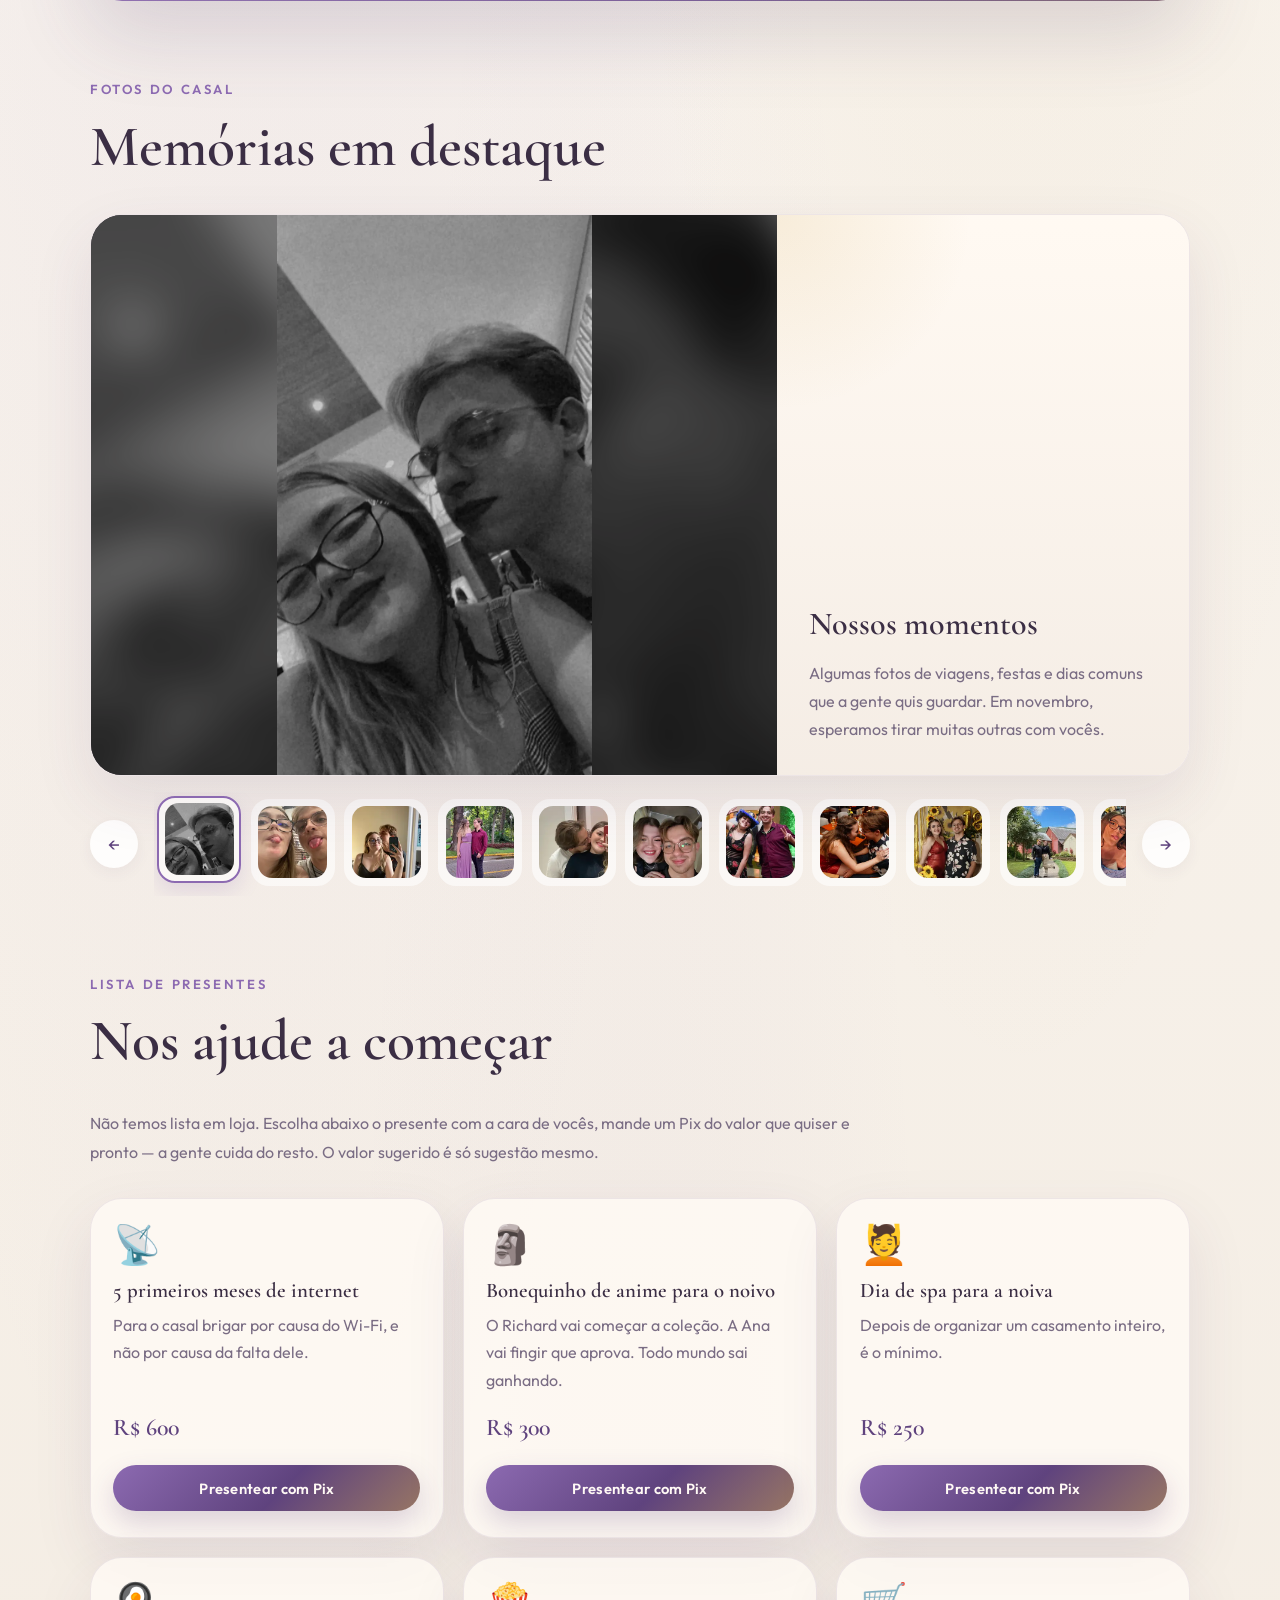
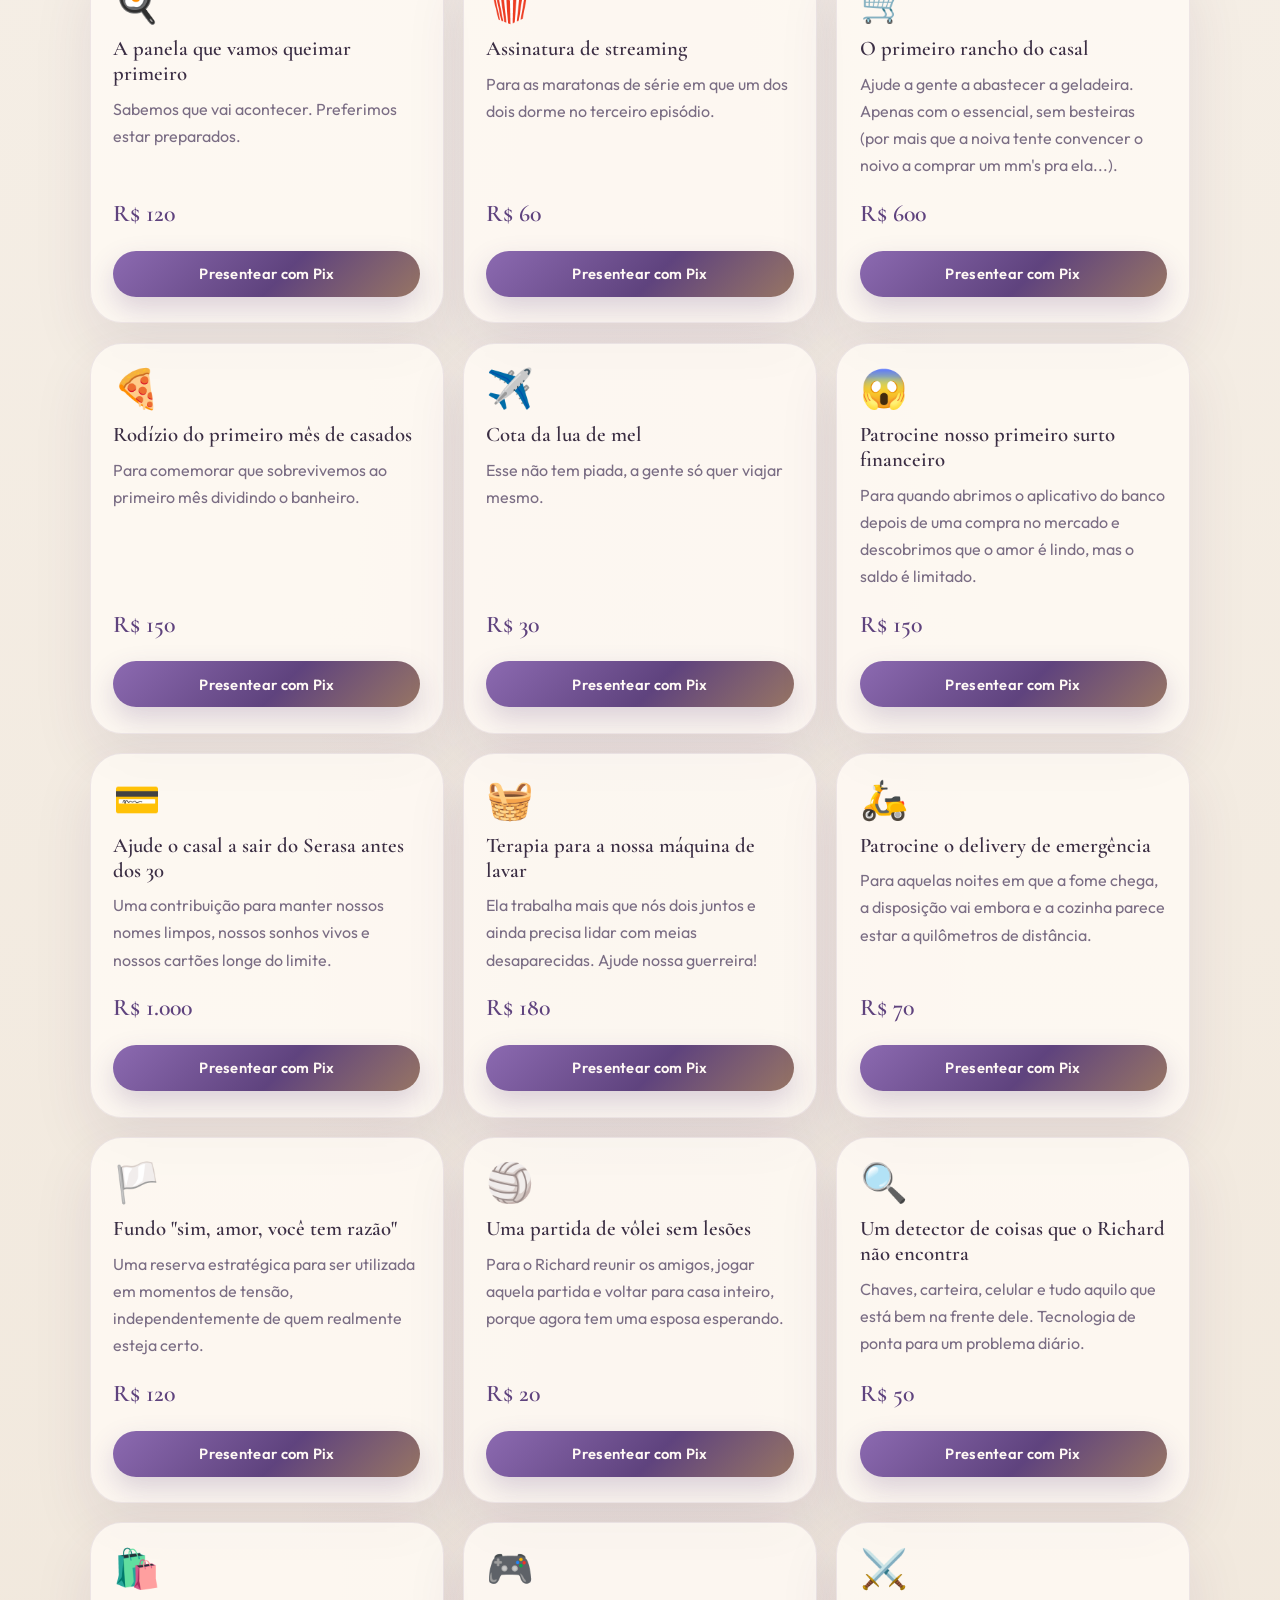
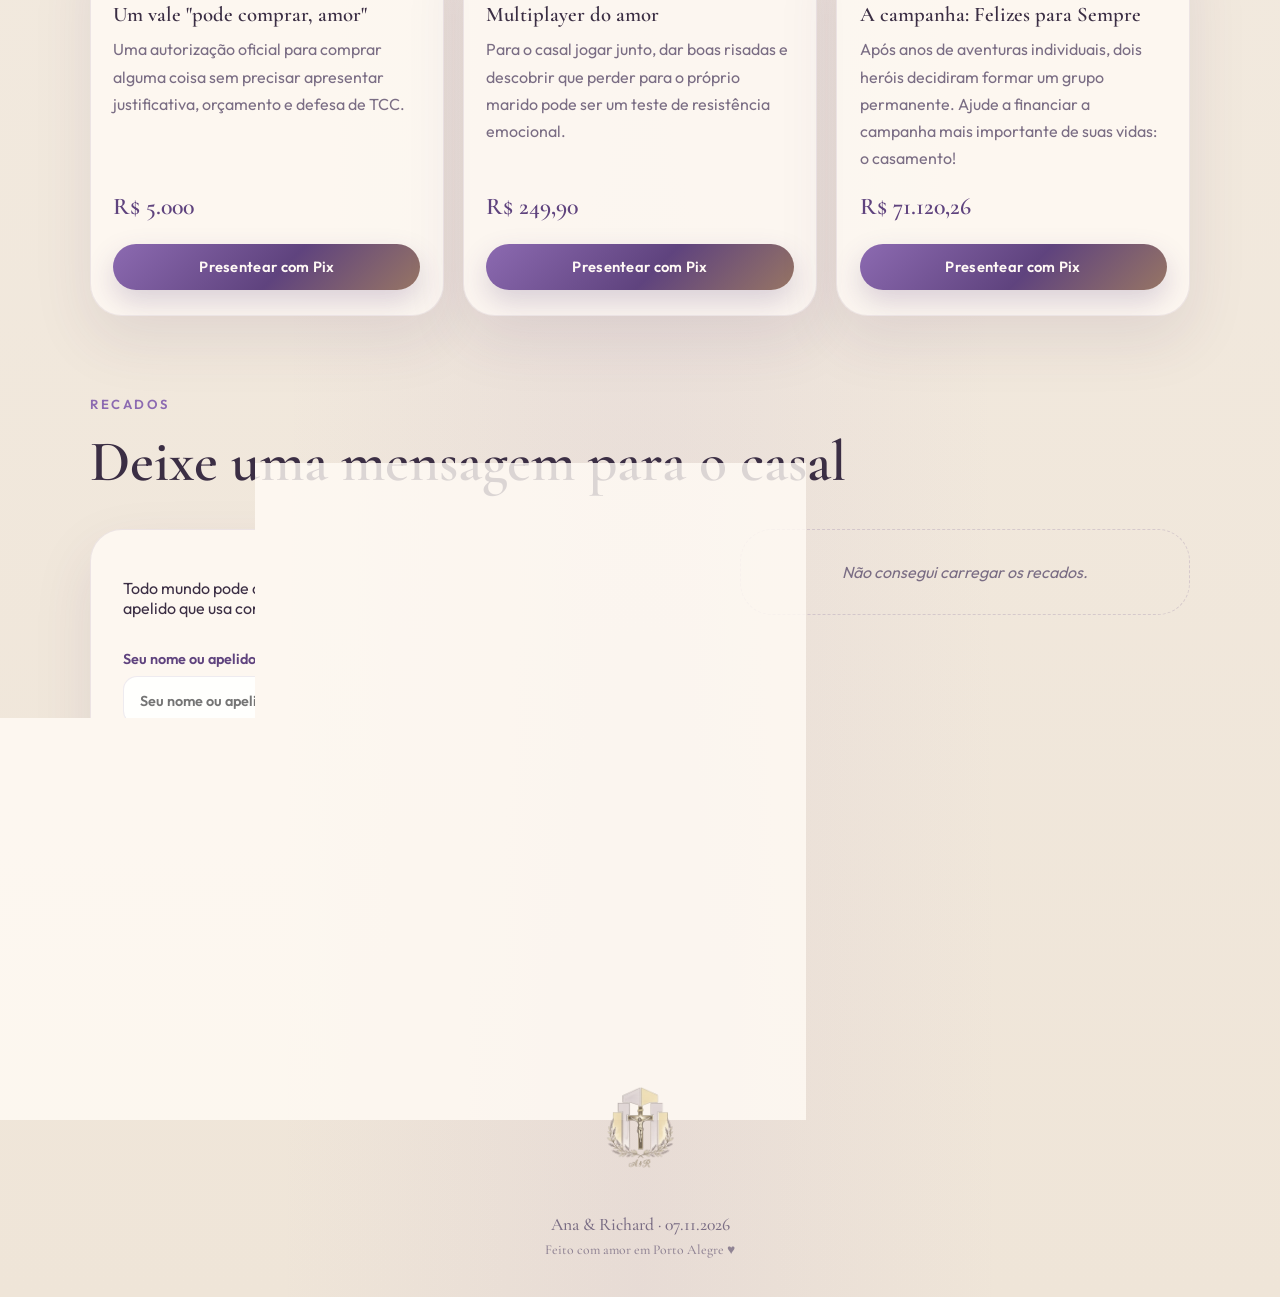
==== commit d4b6993b: "Publica site (2026-09-29 03:02 UTC)" ====
--- a/index.html
+++ b/index.html
@@ -36,7 +36,7 @@
     rel="stylesheet" />
 
   <link rel="stylesheet" href="./styles.css?v=9831dfb0" />
-  <script type="module" src="./main.js?v=33da6181"></script>
+  <script type="module" src="./main.js?v=9f6710e0"></script>
 </head>
 
 <body>
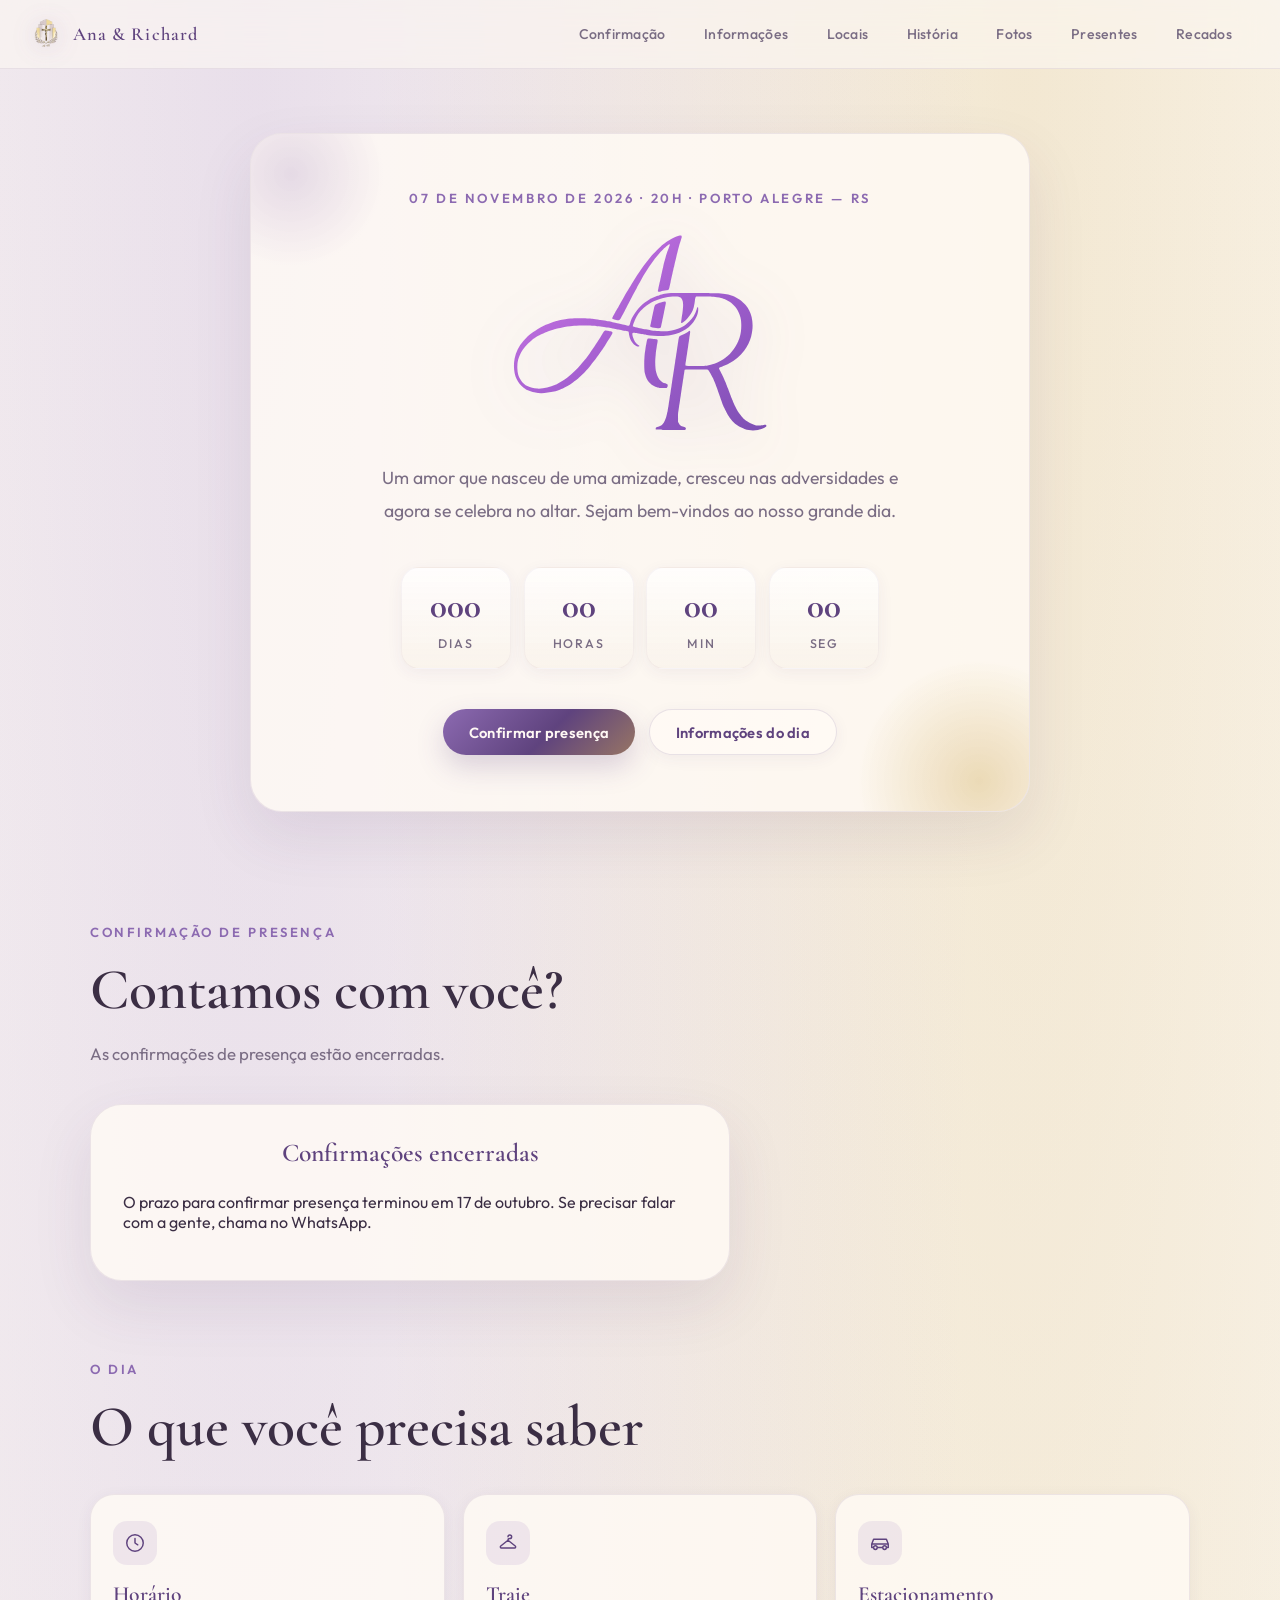
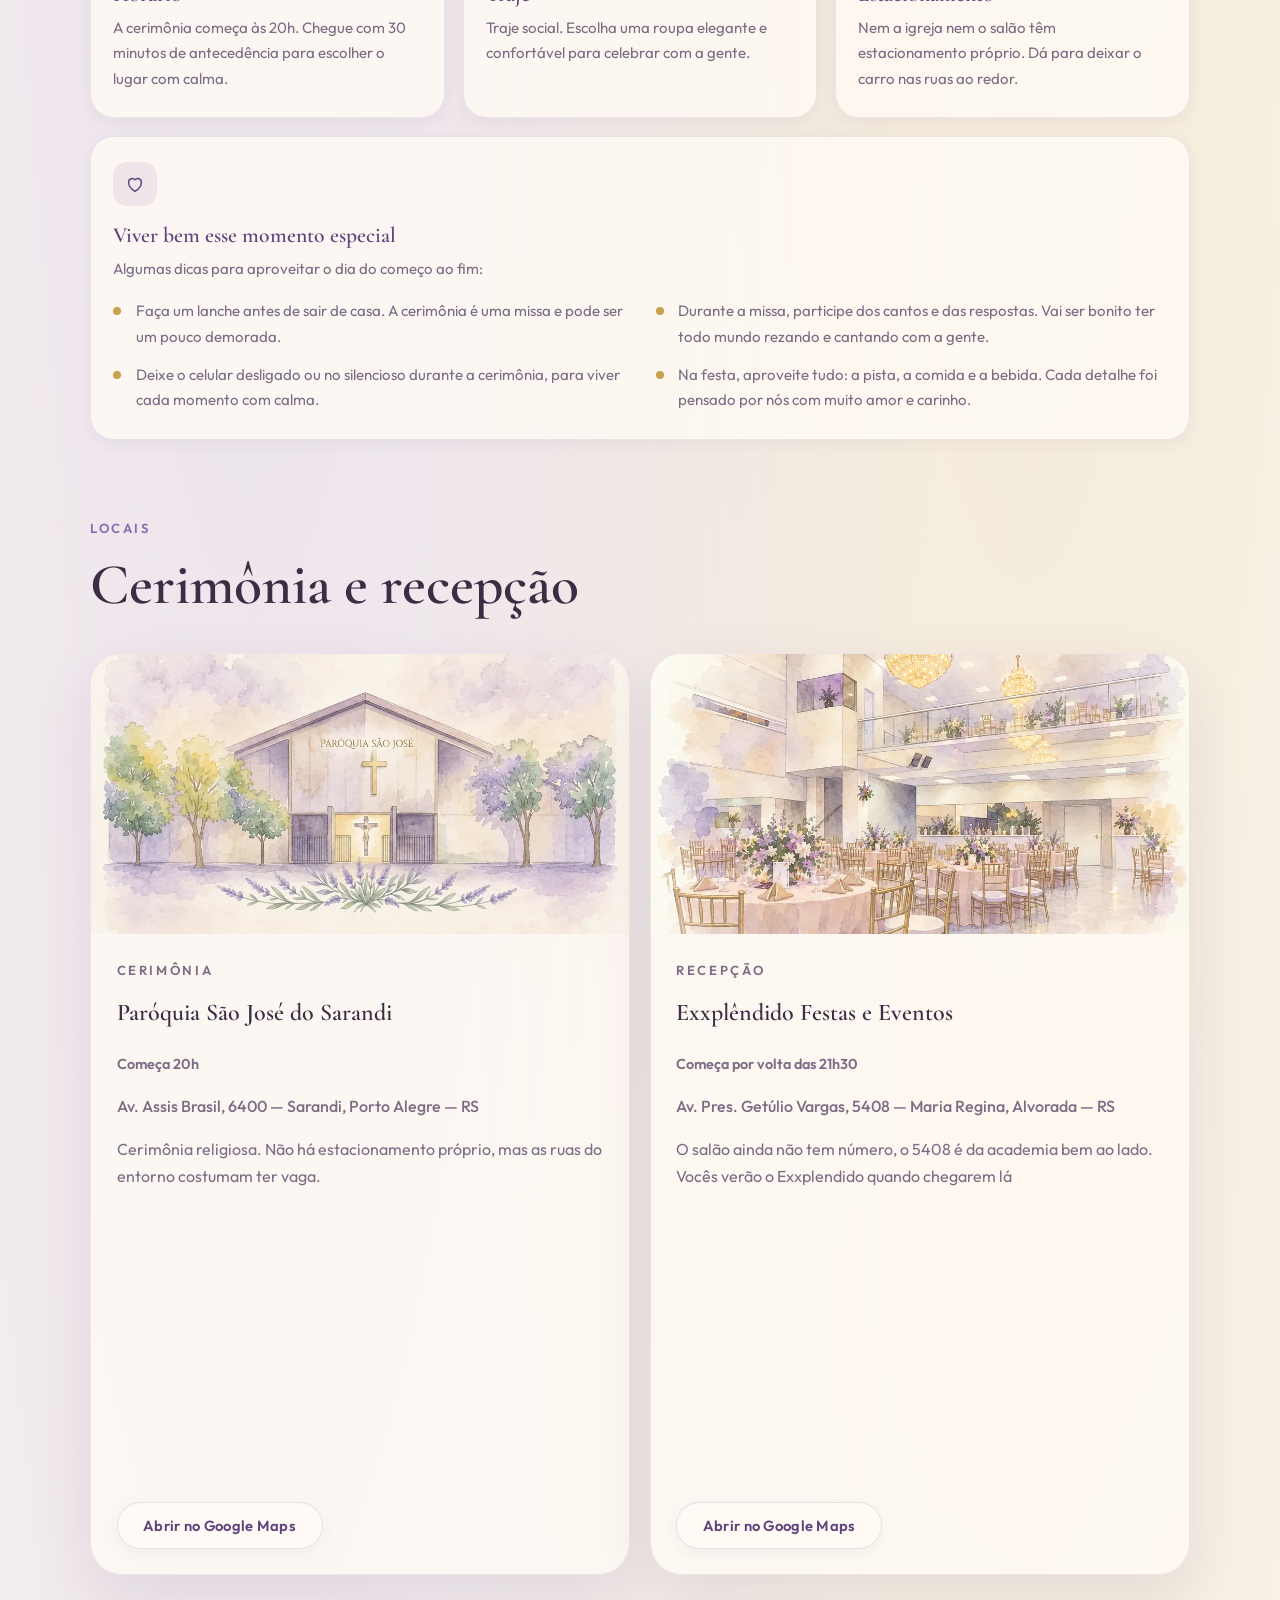
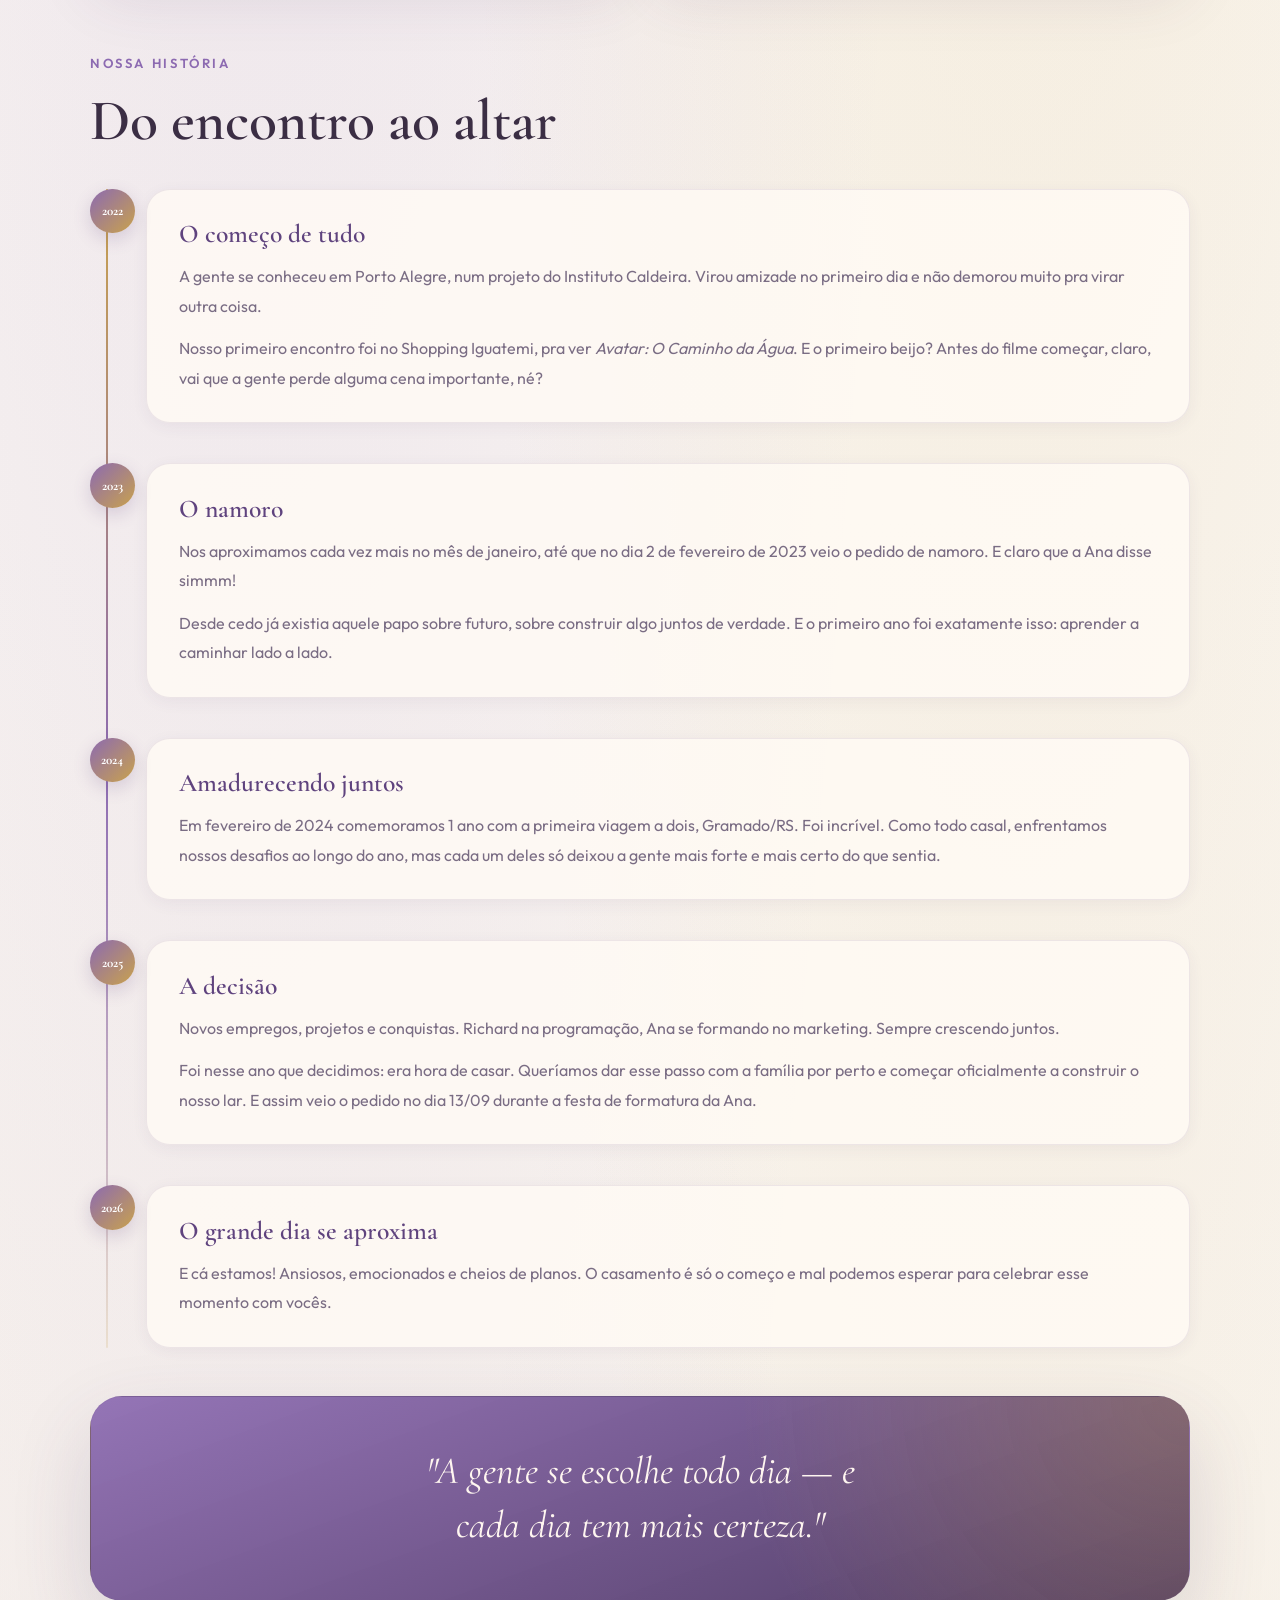
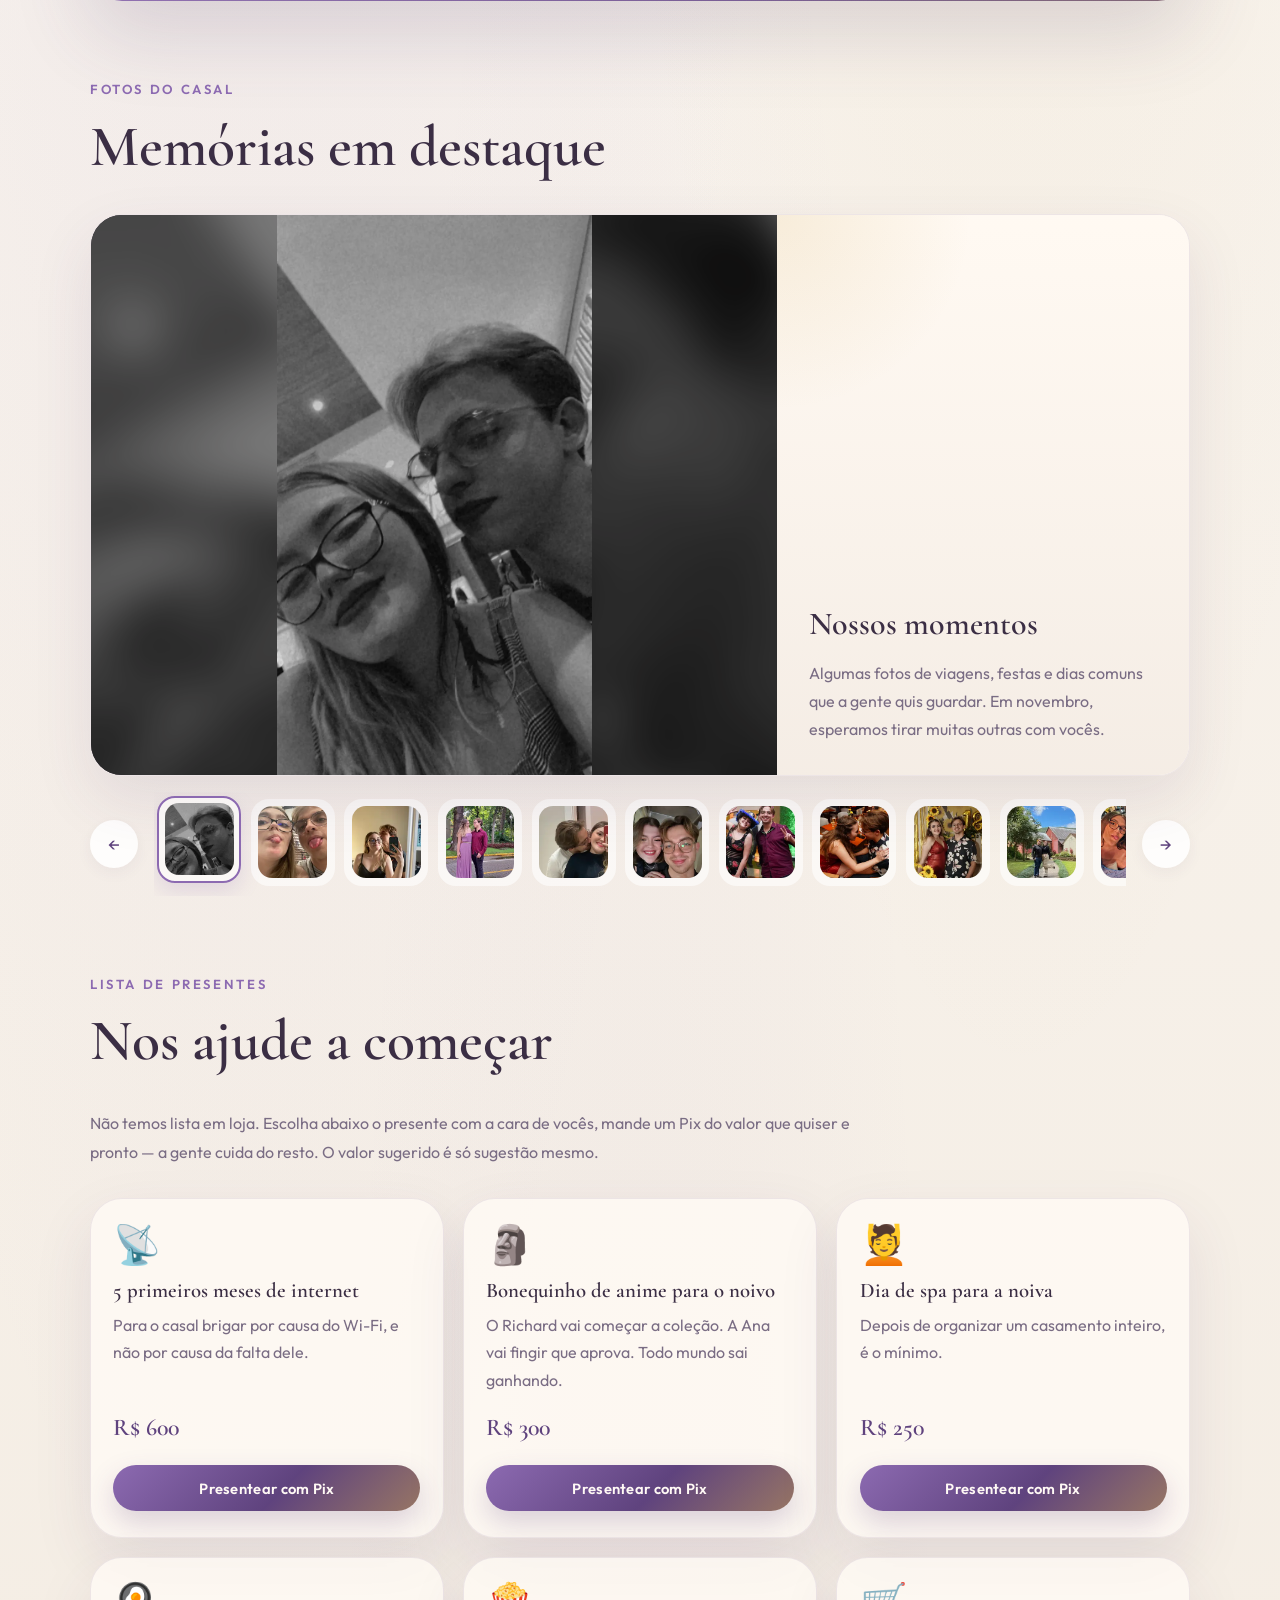
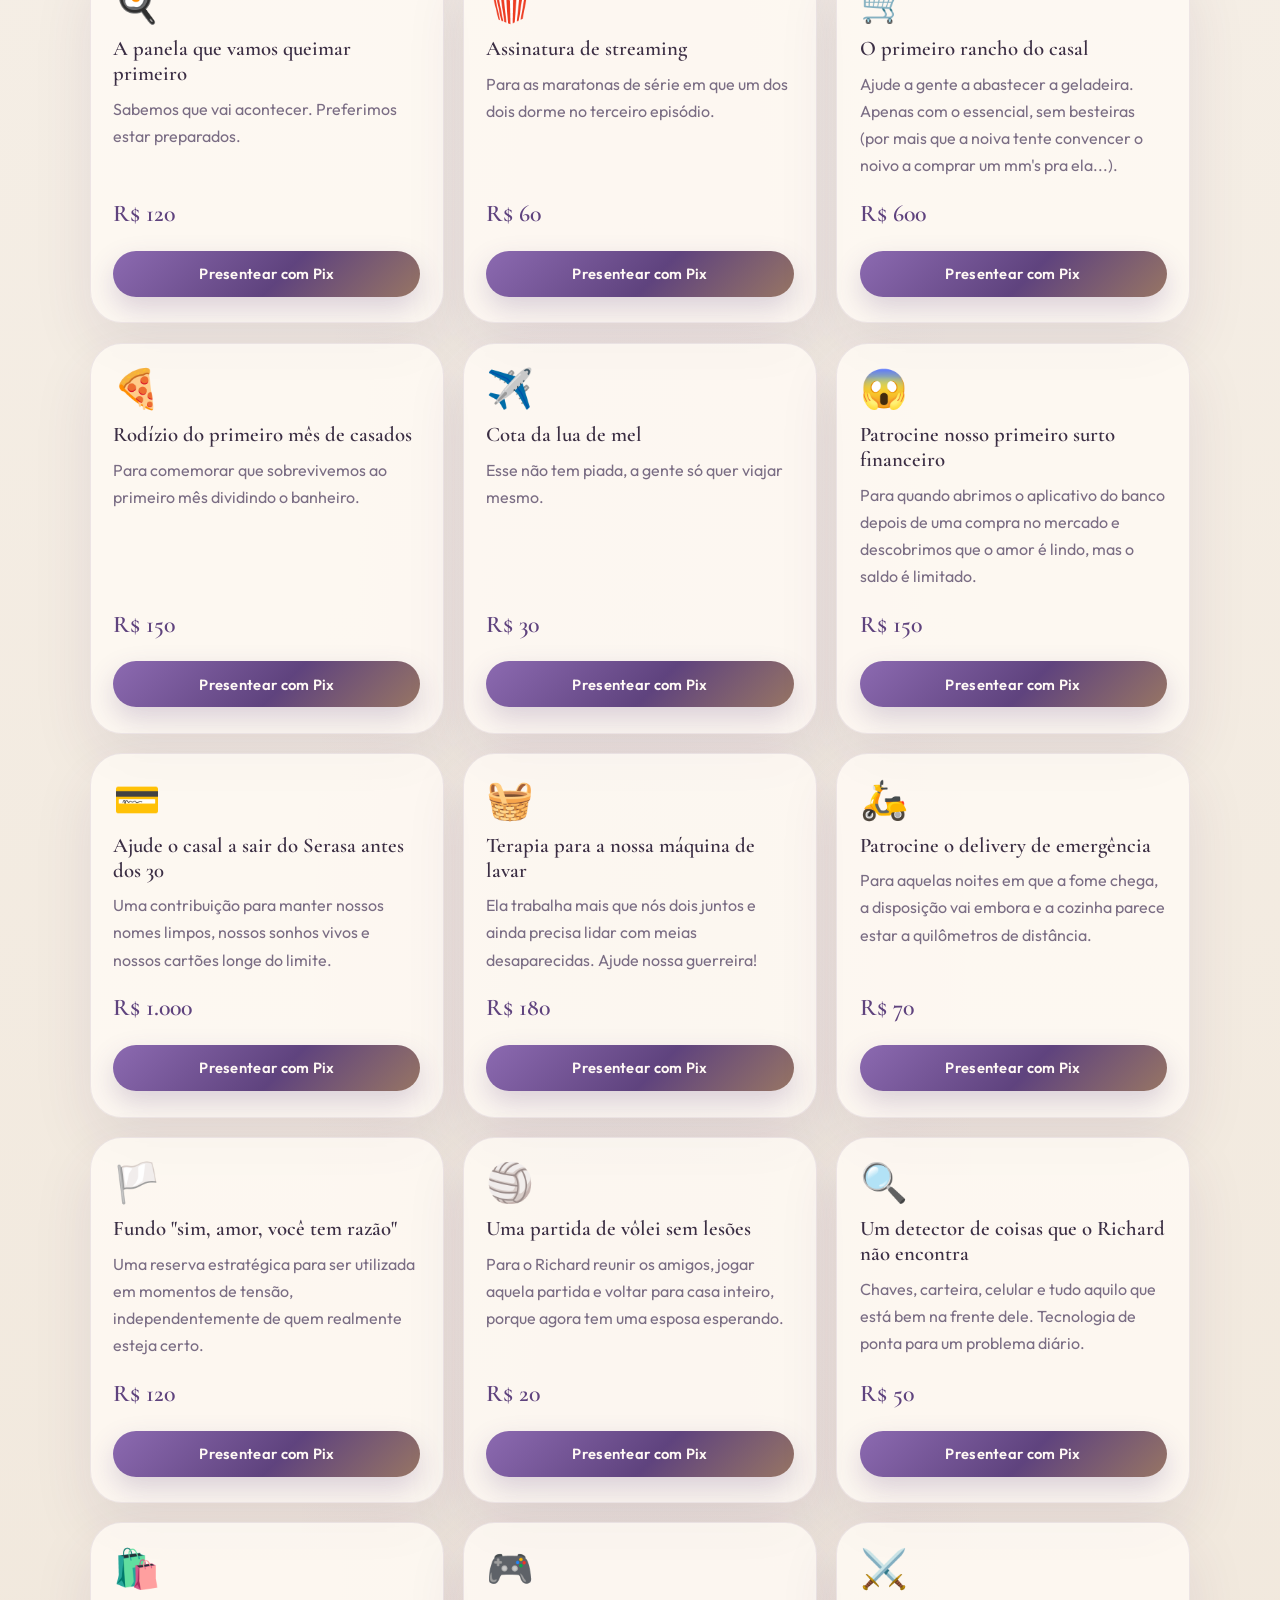
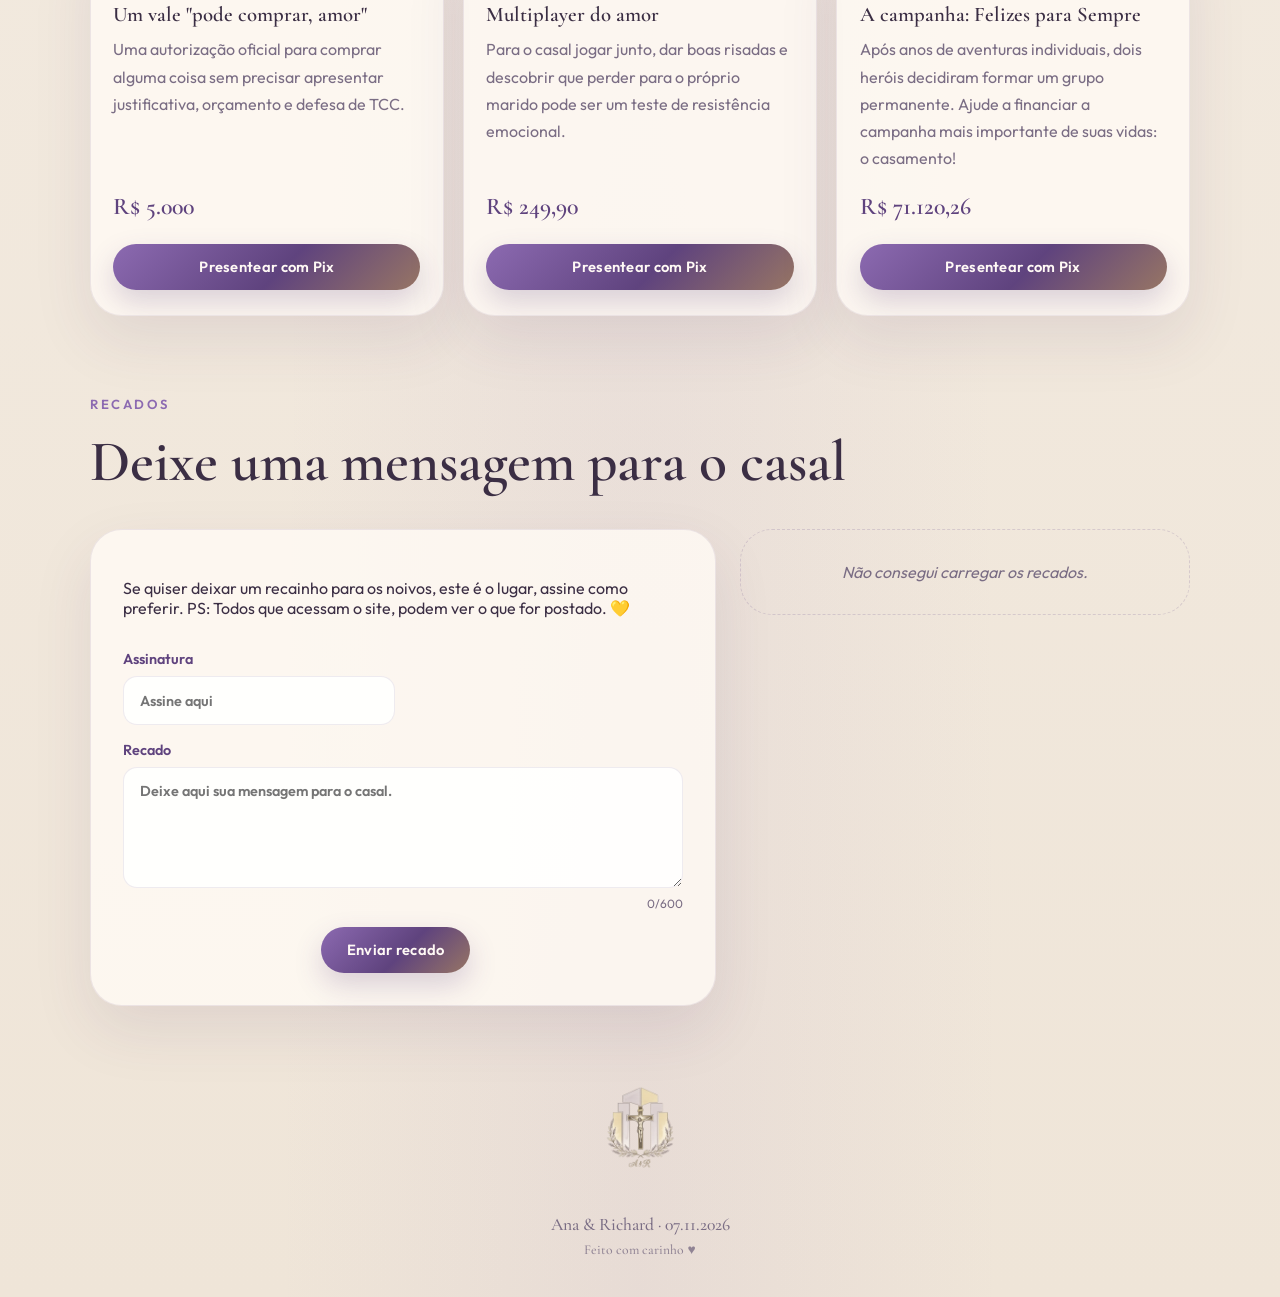
==== commit 2cff5ca9: "Publica site (2026-09-29 03:08 UTC)" ====
--- a/index.html
+++ b/index.html
@@ -320,18 +320,18 @@
       <div class="messages__layout">
         <div>
           <form class="panel form-grid" id="message-form">
-            <p class="form-grid__full">Todo mundo pode deixar um carinho por aqui. Assine com seu nome ou com o apelido
-              que usa com a gente. 💛</p>
+            <p class="form-grid__full">Se quiser deixar um recainho para os noivos, este é o lugar, assine como
+              preferir. PS: Todos que acessam o site, podem ver o que for postado. 💛</p>
             <label>
-              Seu nome ou apelido
-              <input id="message-name" name="messageName" type="text" autocomplete="name"
-                placeholder="Seu nome ou apelido carinhoso" maxlength="60" required />
+              Assinatura
+              <input id="message-name" name="messageName" type="text" autocomplete="name" placeholder="Assine aqui"
+                maxlength="60" required />
             </label>
 
             <label class="form-grid__full">
               Recado
               <textarea id="message-text" name="messageText" rows="5"
-                placeholder="Escreva uma mensagem carinhosa para o casal." maxlength="600" required></textarea>
+                placeholder="Deixe aqui sua mensagem para o casal." maxlength="600" required></textarea>
               <span class="form-counter" id="message-counter" aria-hidden="true"></span>
             </label>
 
@@ -352,7 +352,7 @@
         <img class="footer__brasao" src="./assets/brasao-main.png?v=a44445bd" alt="" width="64" height="96" loading="lazy" />
       </picture>
       <p>Ana &amp; Richard · 07.11.2026</p>
-      <p class="footer__tagline">Feito com amor em Porto Alegre ♥</p>
+      <p class="footer__tagline">Feito com carinho ♥</p>
     </footer>
   </main>
 
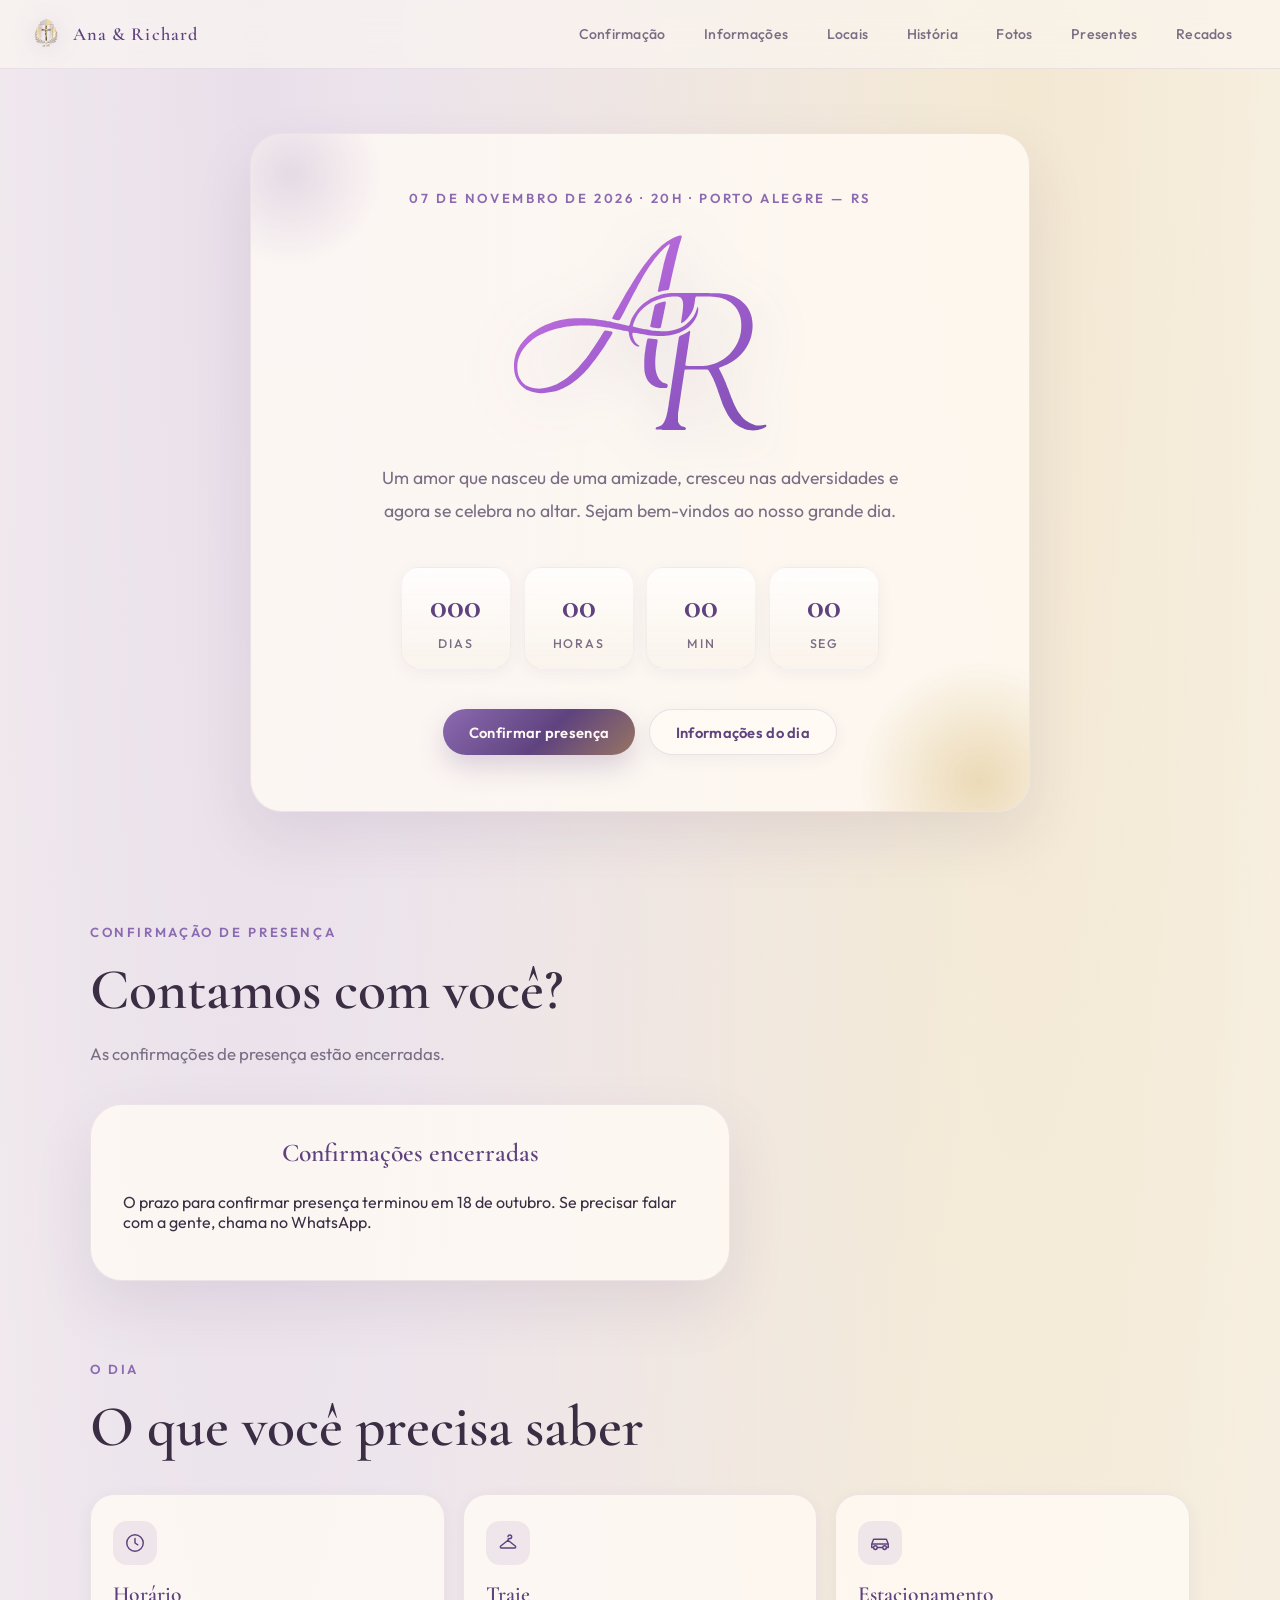
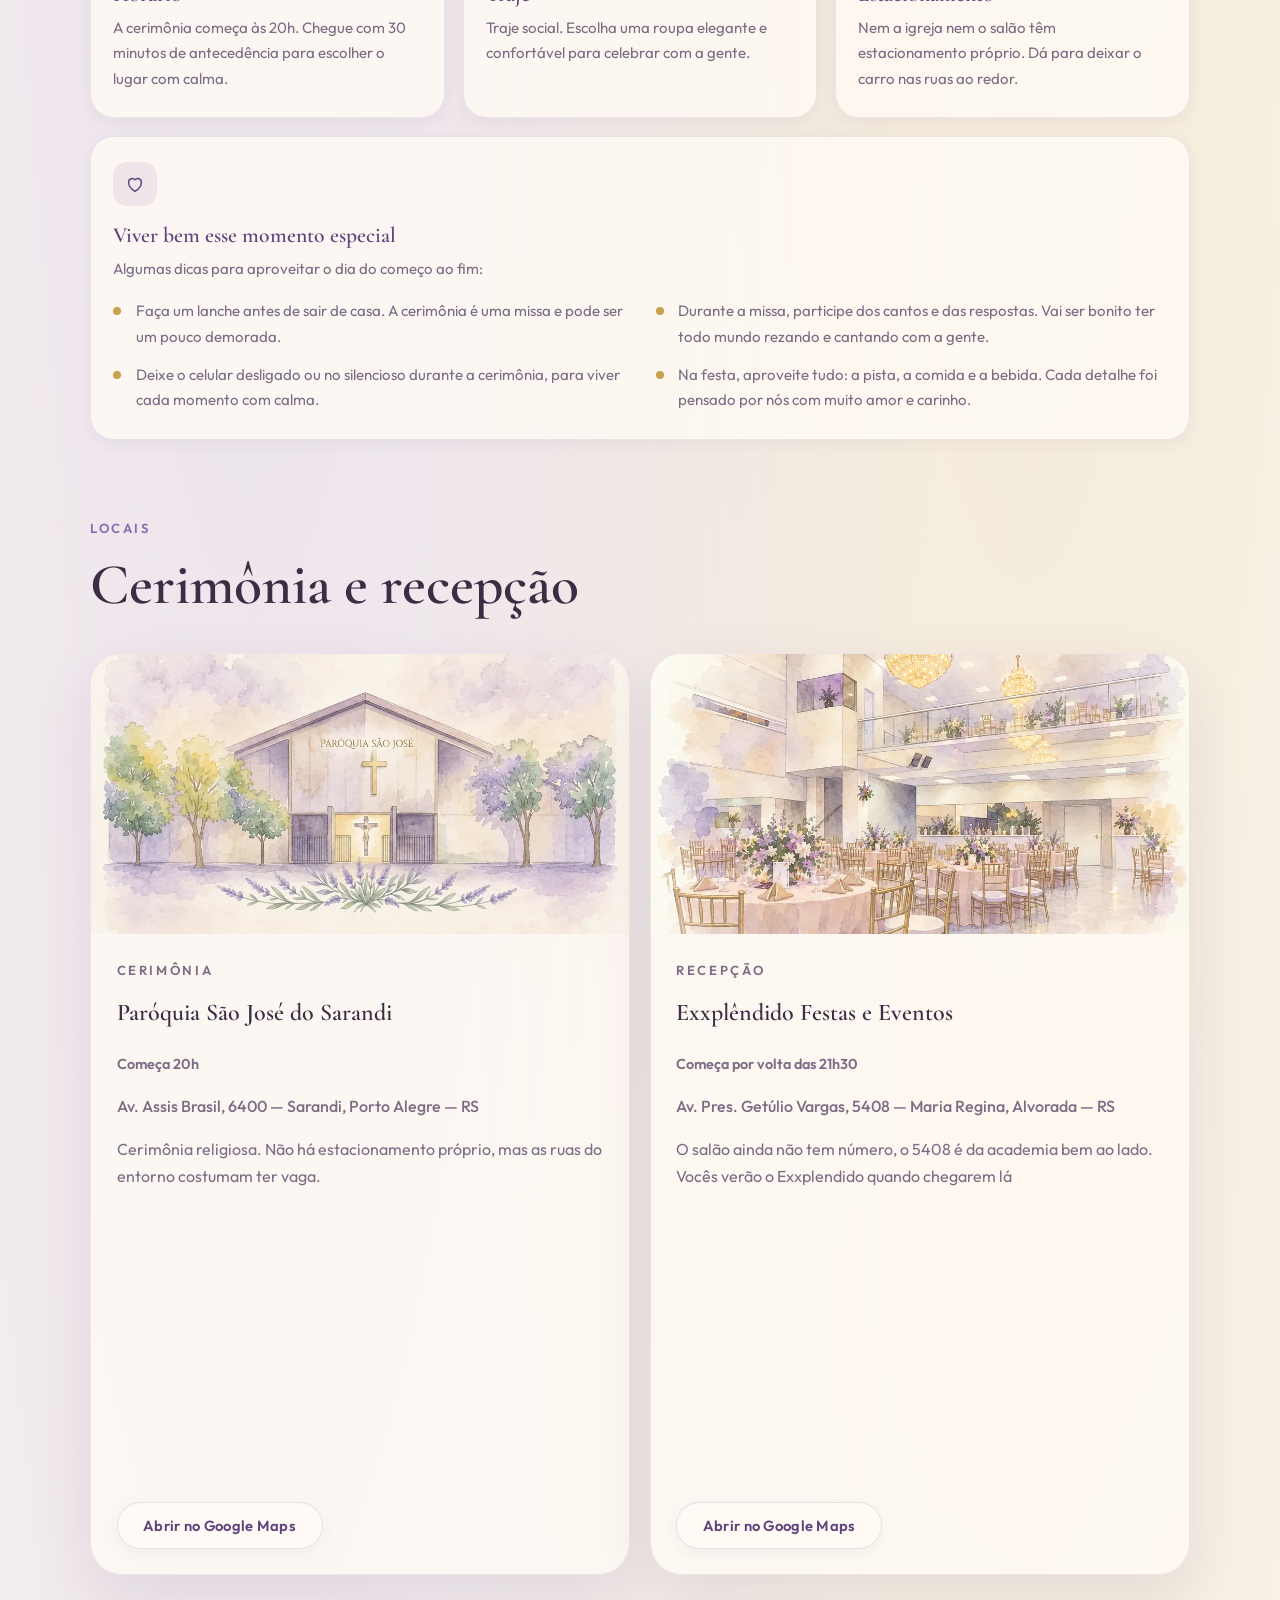
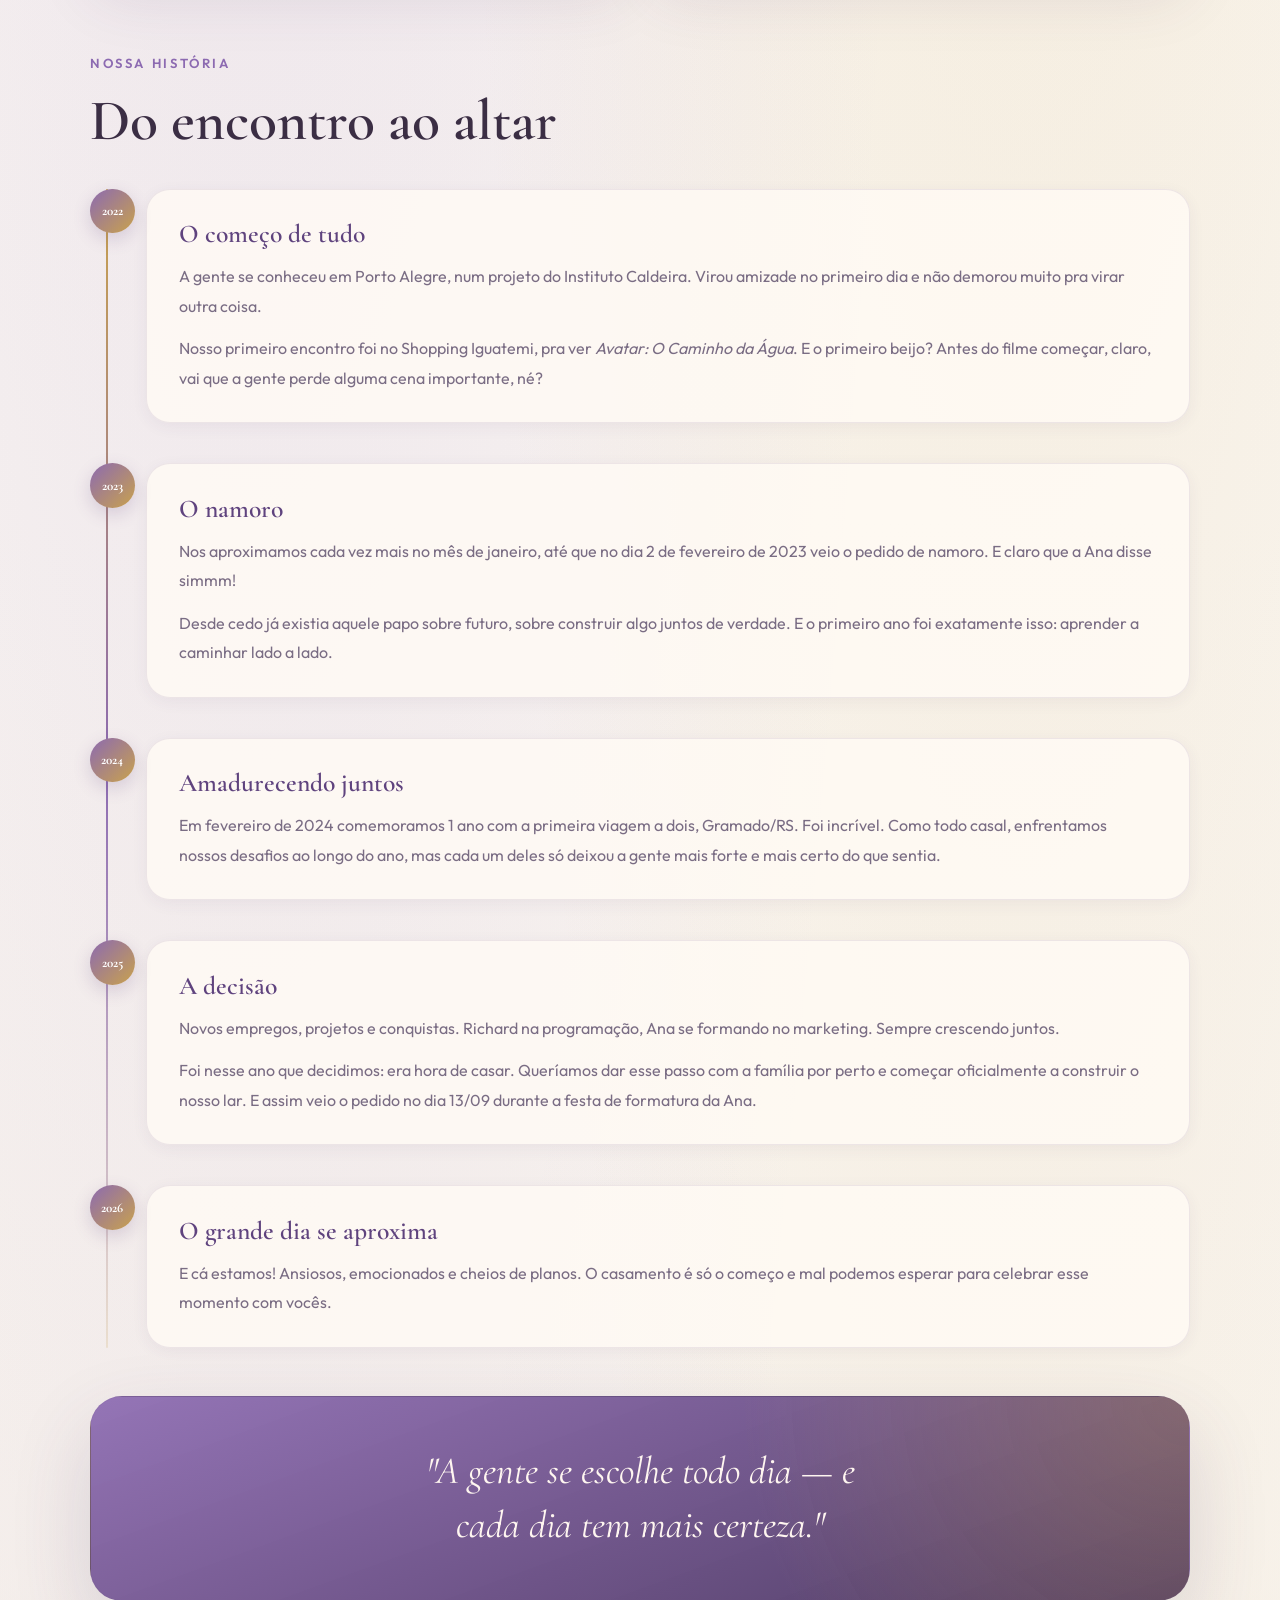
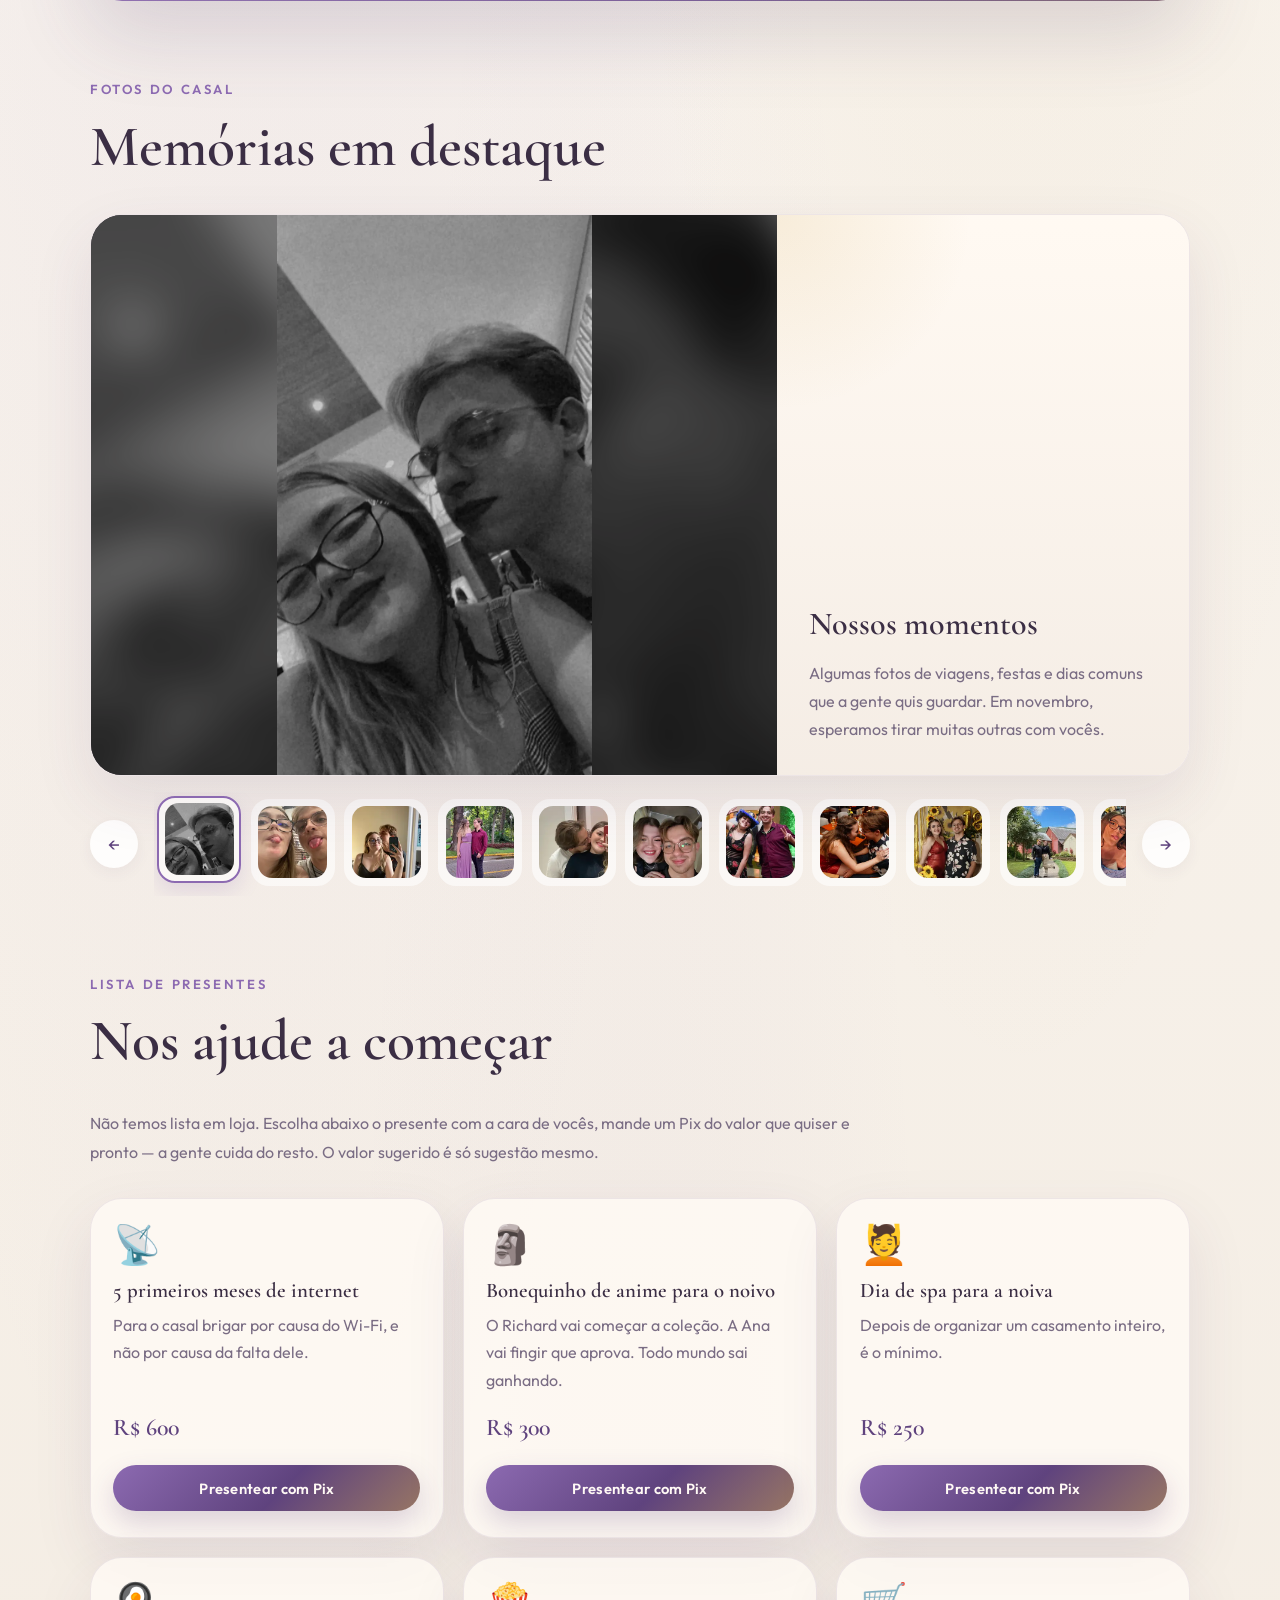
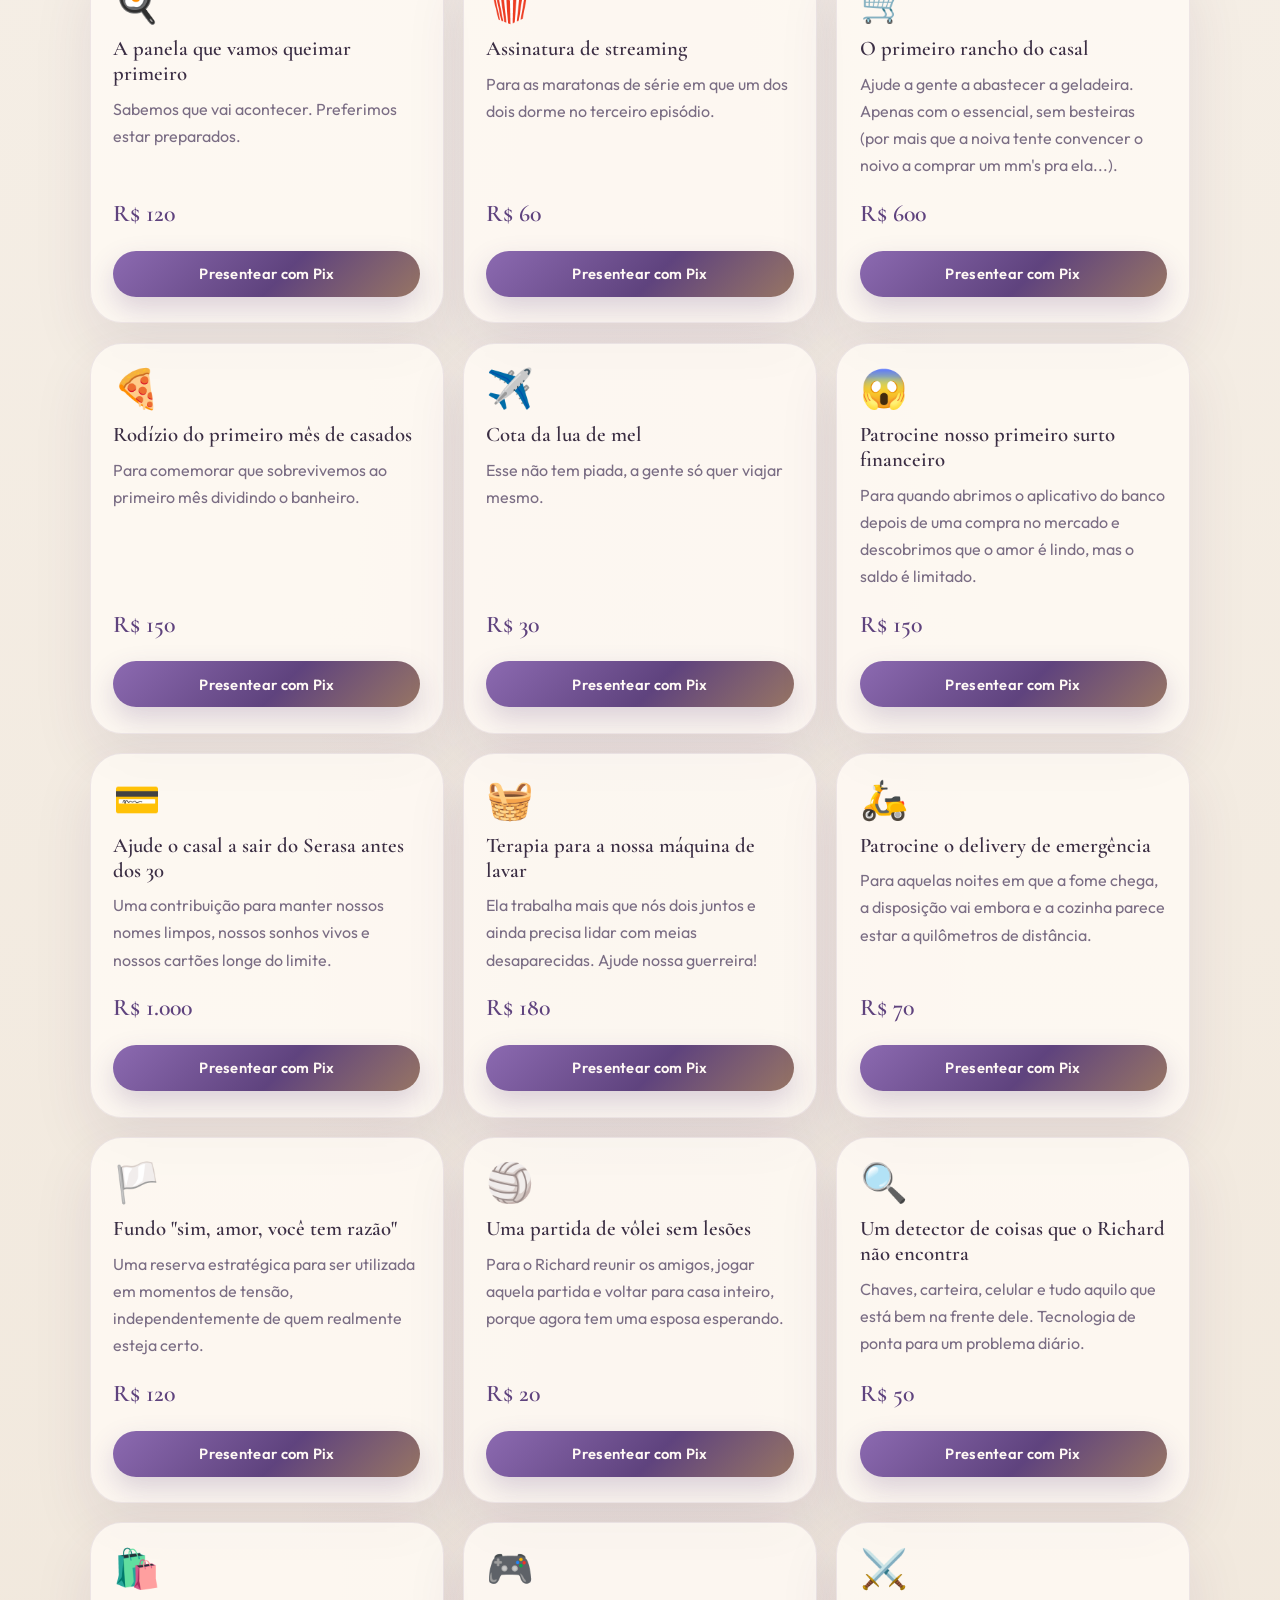
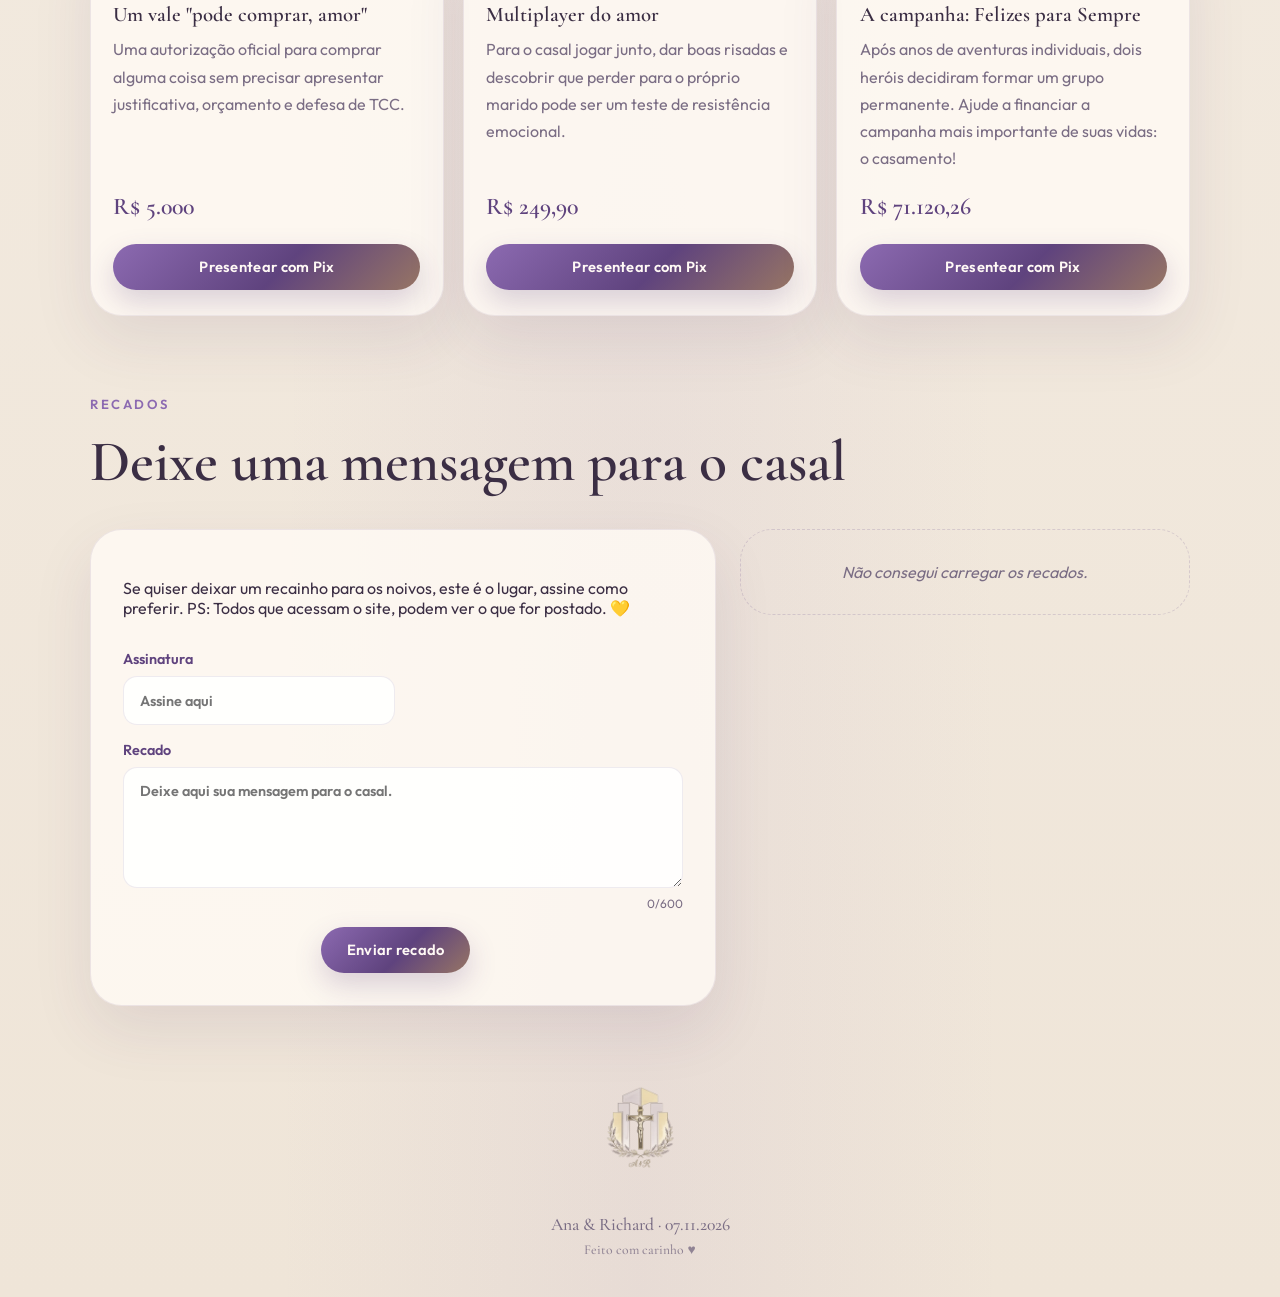
==== commit 11ddf2a3: "Publica site (2026-10-14 18:17 UTC)" ====
--- a/index.html
+++ b/index.html
@@ -36,7 +36,7 @@
     rel="stylesheet" />
 
   <link rel="stylesheet" href="./styles.css?v=9831dfb0" />
-  <script type="module" src="./main.js?v=9f6710e0"></script>
+  <script type="module" src="./main.js?v=9e48045d"></script>
 </head>
 
 <body>
@@ -133,7 +133,7 @@
 
         <div class="rsvp-step rsvp-step--hidden" id="rsvp-encerrado">
           <h3 class="rsvp-confirm__title">Confirmações encerradas</h3>
-          <p>O prazo para confirmar presença terminou em 17 de outubro. Se precisar falar com a gente, chama no
+          <p>O prazo para confirmar presença terminou em 18 de outubro. Se precisar falar com a gente, chama no
             WhatsApp.</p>
         </div>
 
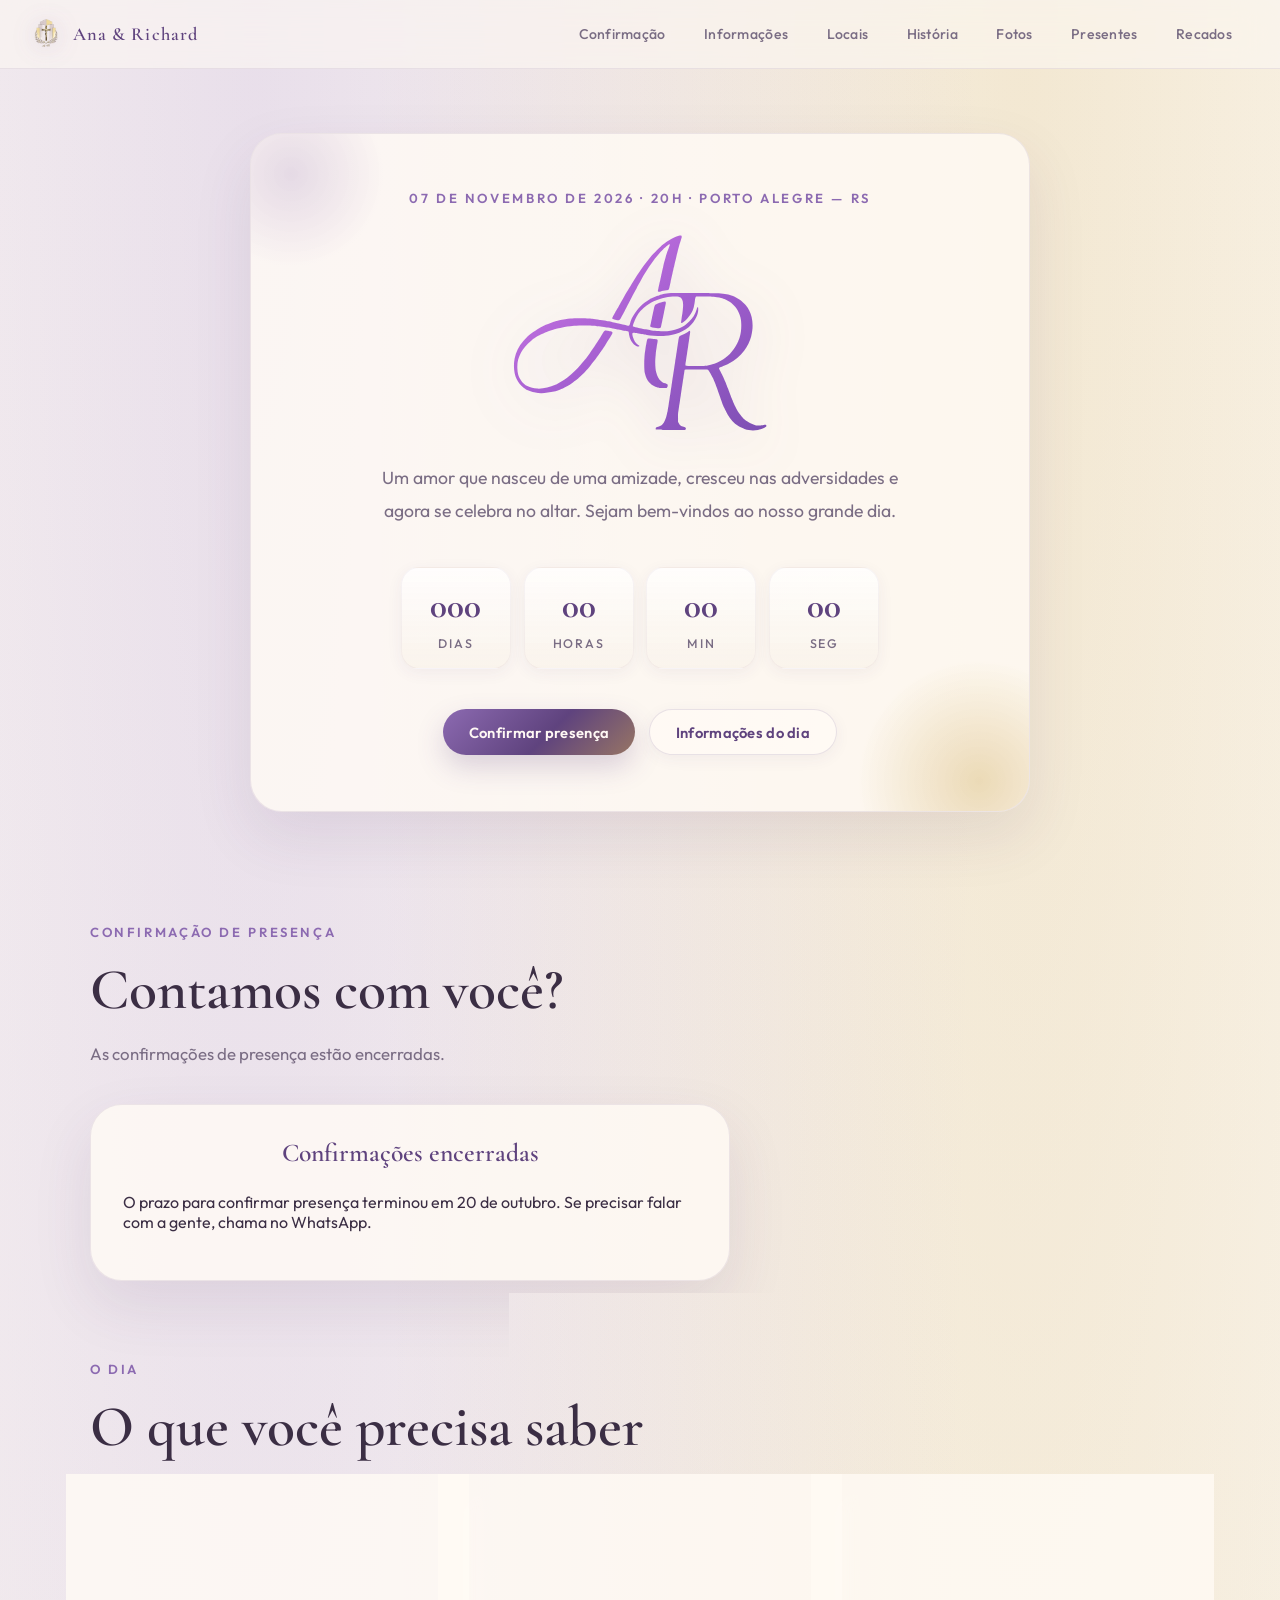
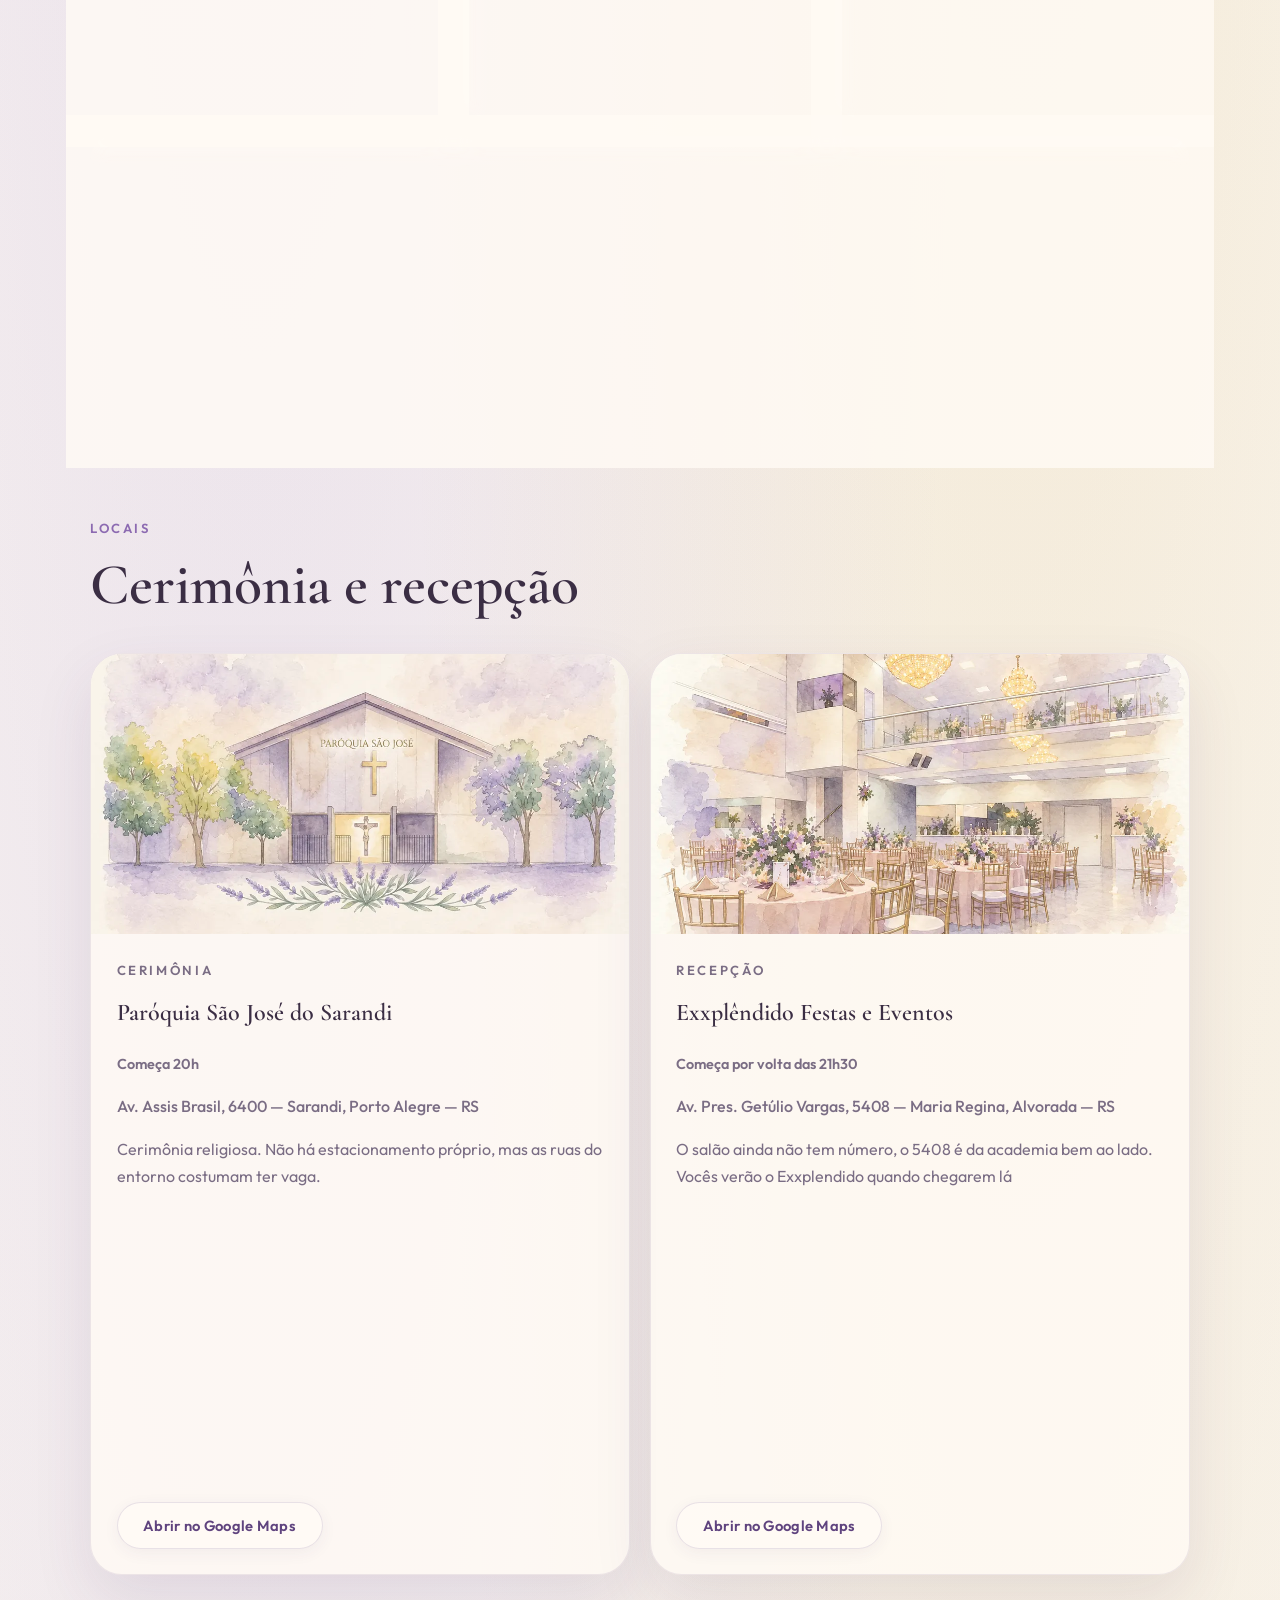
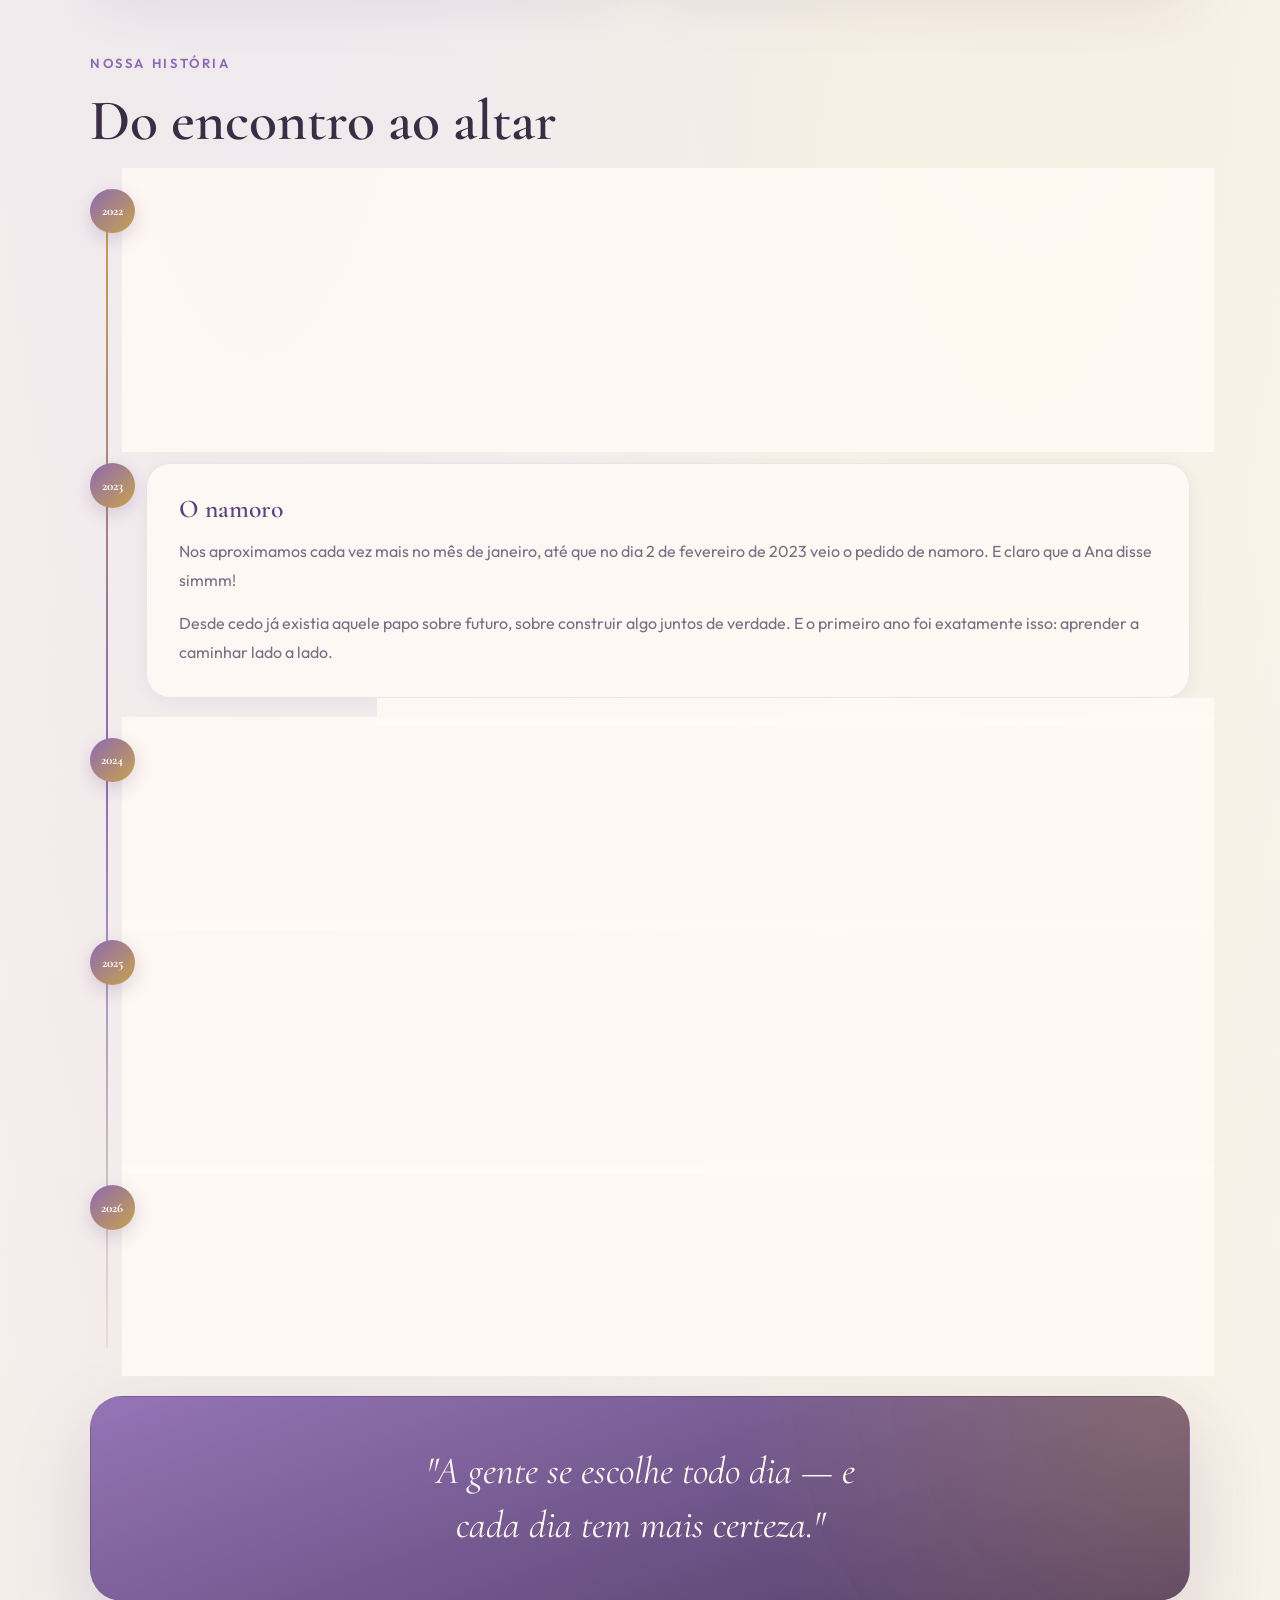
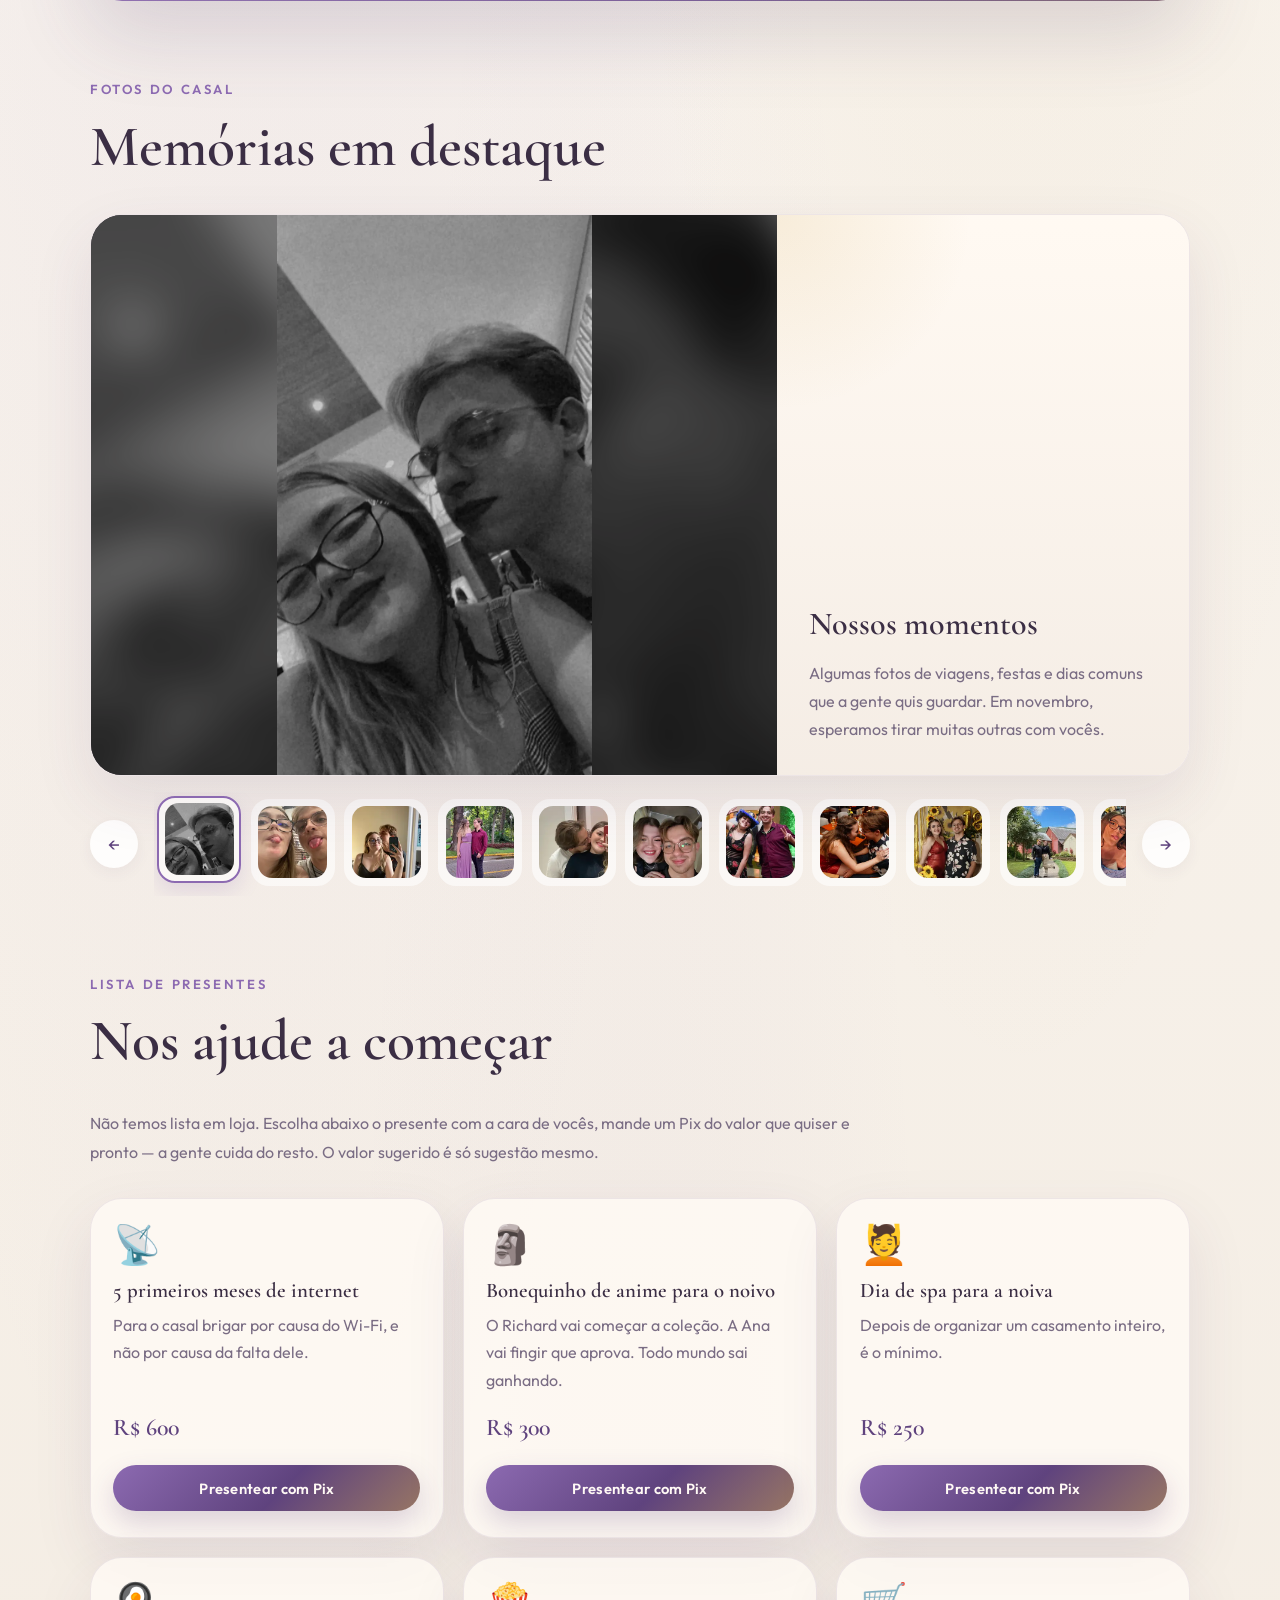
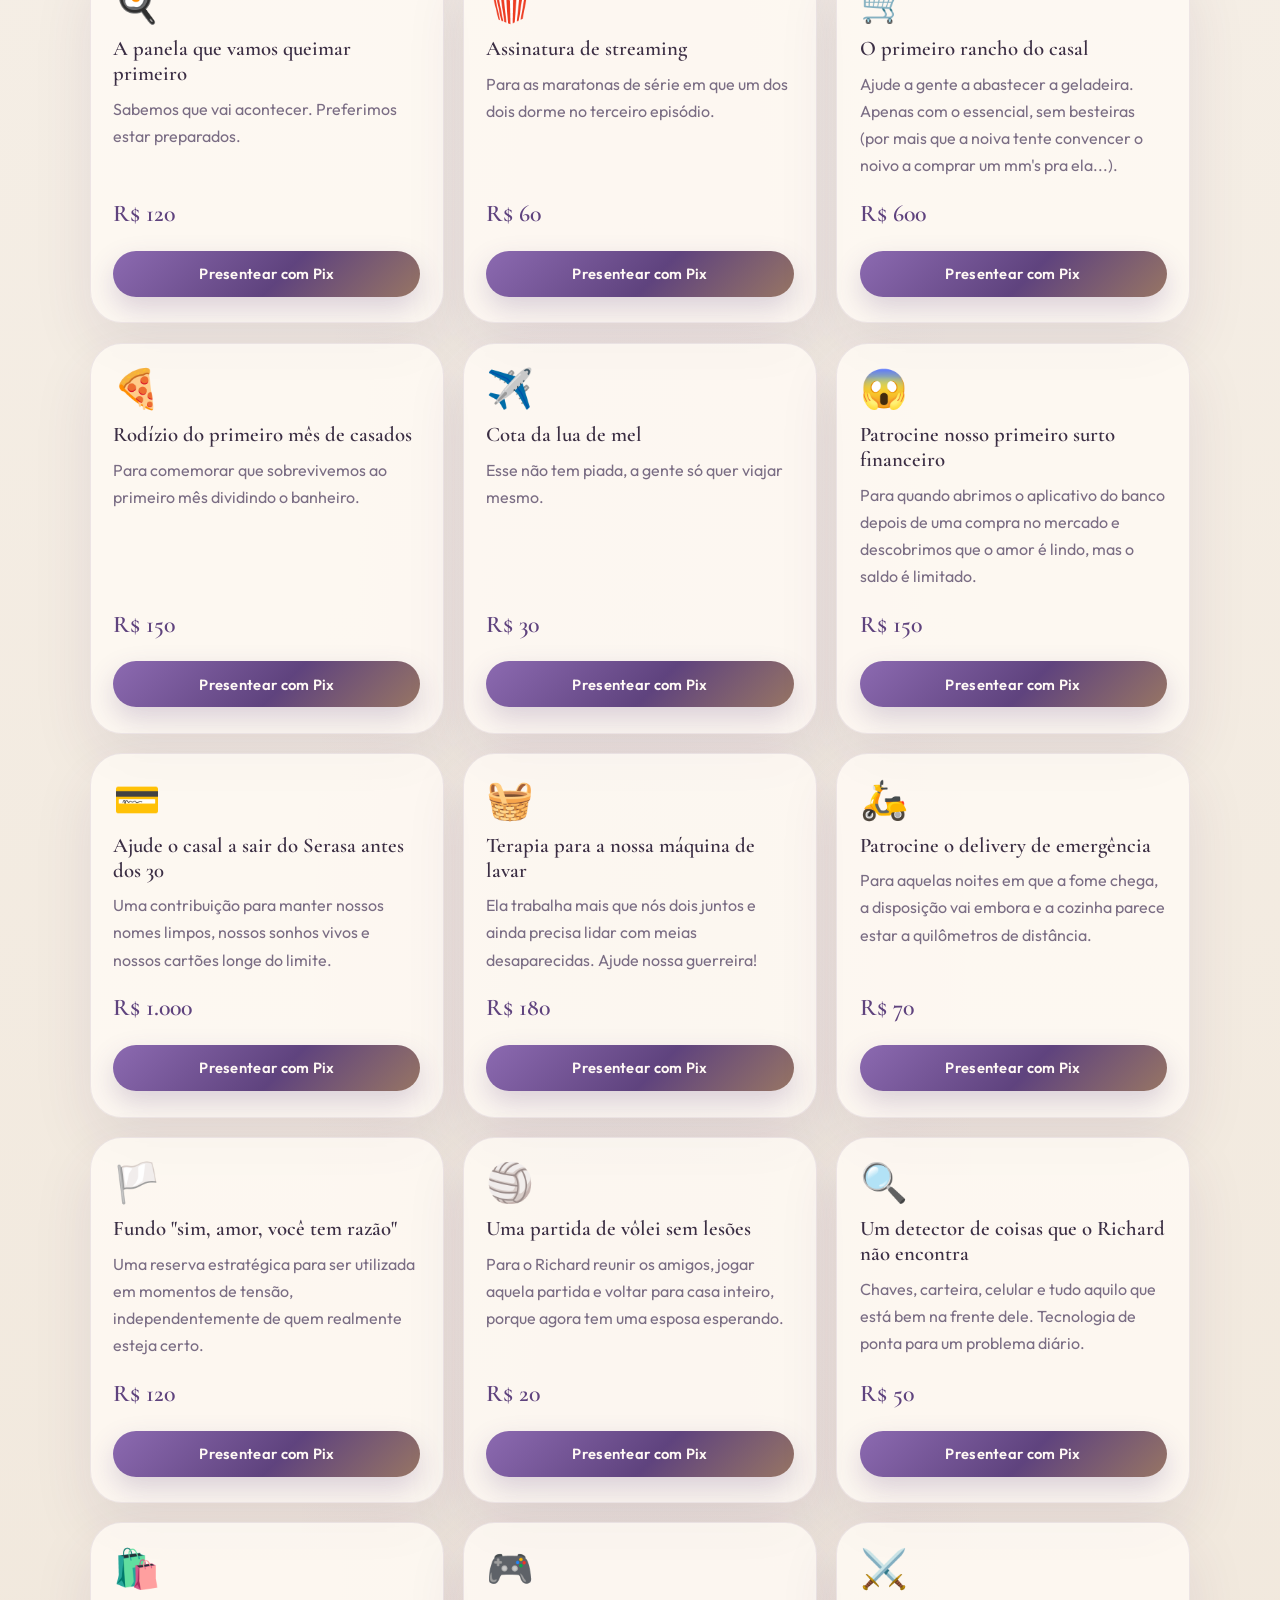
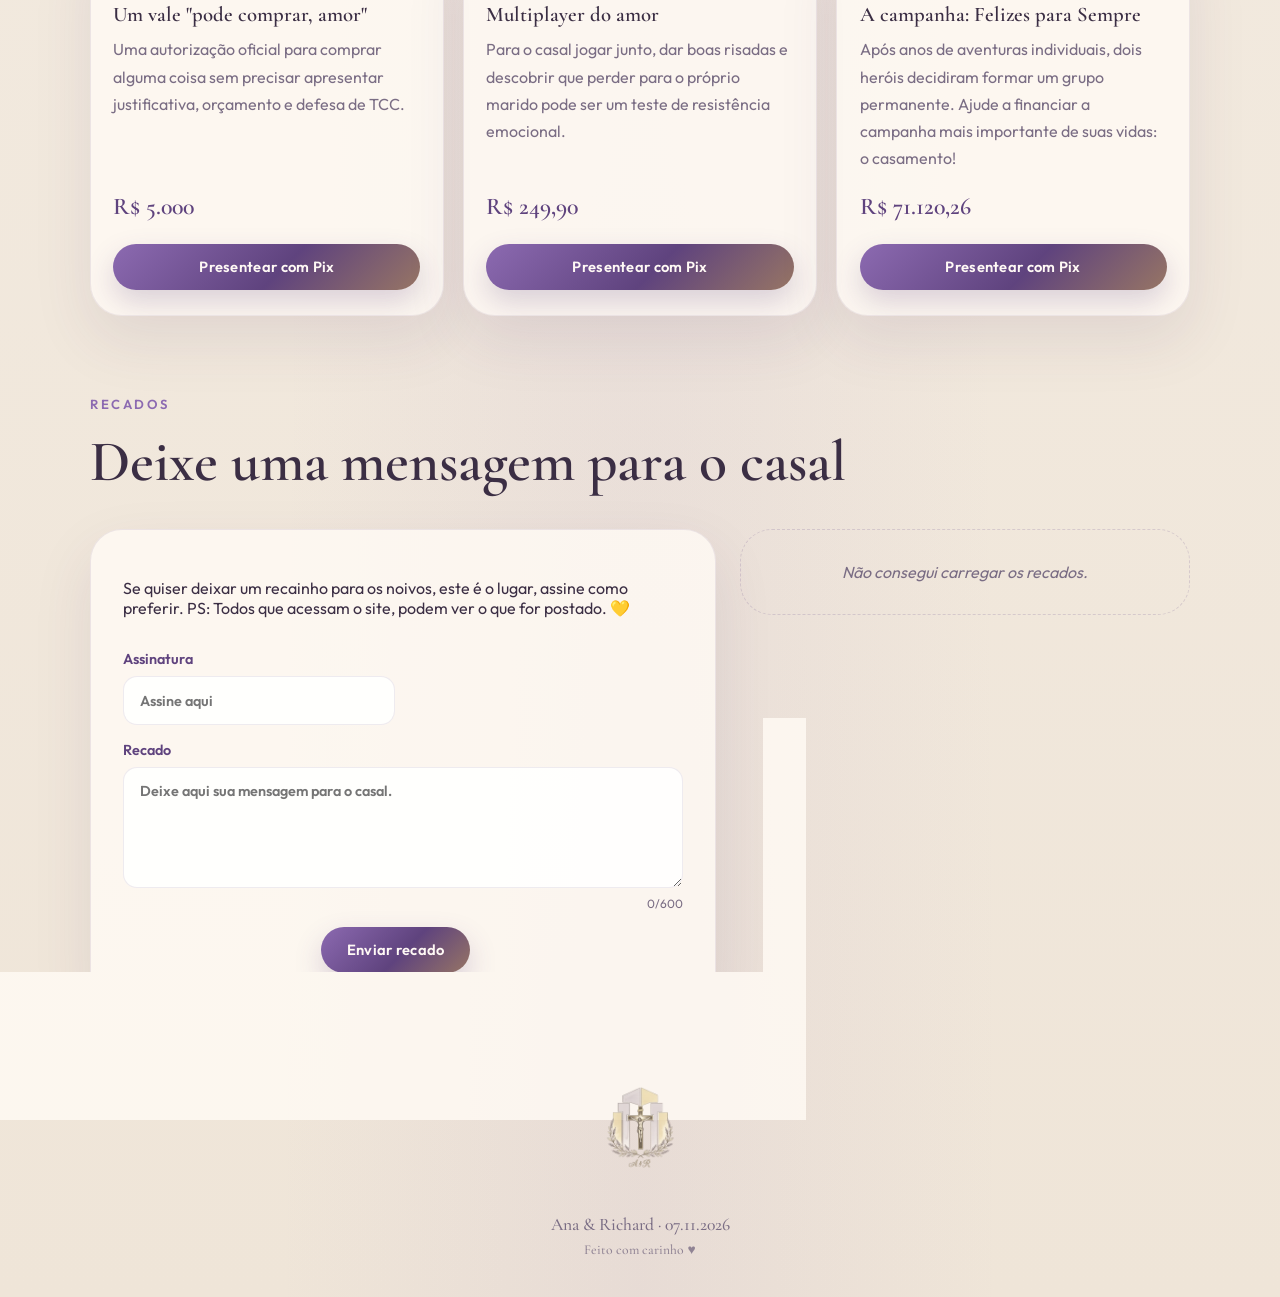
==== commit bcc44c30: "Publica site (2026-10-19 18:45 UTC)" ====
--- a/index.html
+++ b/index.html
@@ -36,7 +36,7 @@
     rel="stylesheet" />
 
   <link rel="stylesheet" href="./styles.css?v=9831dfb0" />
-  <script type="module" src="./main.js?v=9e48045d"></script>
+  <script type="module" src="./main.js?v=d723f9e8"></script>
 </head>
 
 <body>
@@ -133,7 +133,7 @@
 
         <div class="rsvp-step rsvp-step--hidden" id="rsvp-encerrado">
           <h3 class="rsvp-confirm__title">Confirmações encerradas</h3>
-          <p>O prazo para confirmar presença terminou em 18 de outubro. Se precisar falar com a gente, chama no
+          <p>O prazo para confirmar presença terminou em 20 de outubro. Se precisar falar com a gente, chama no
             WhatsApp.</p>
         </div>
 
